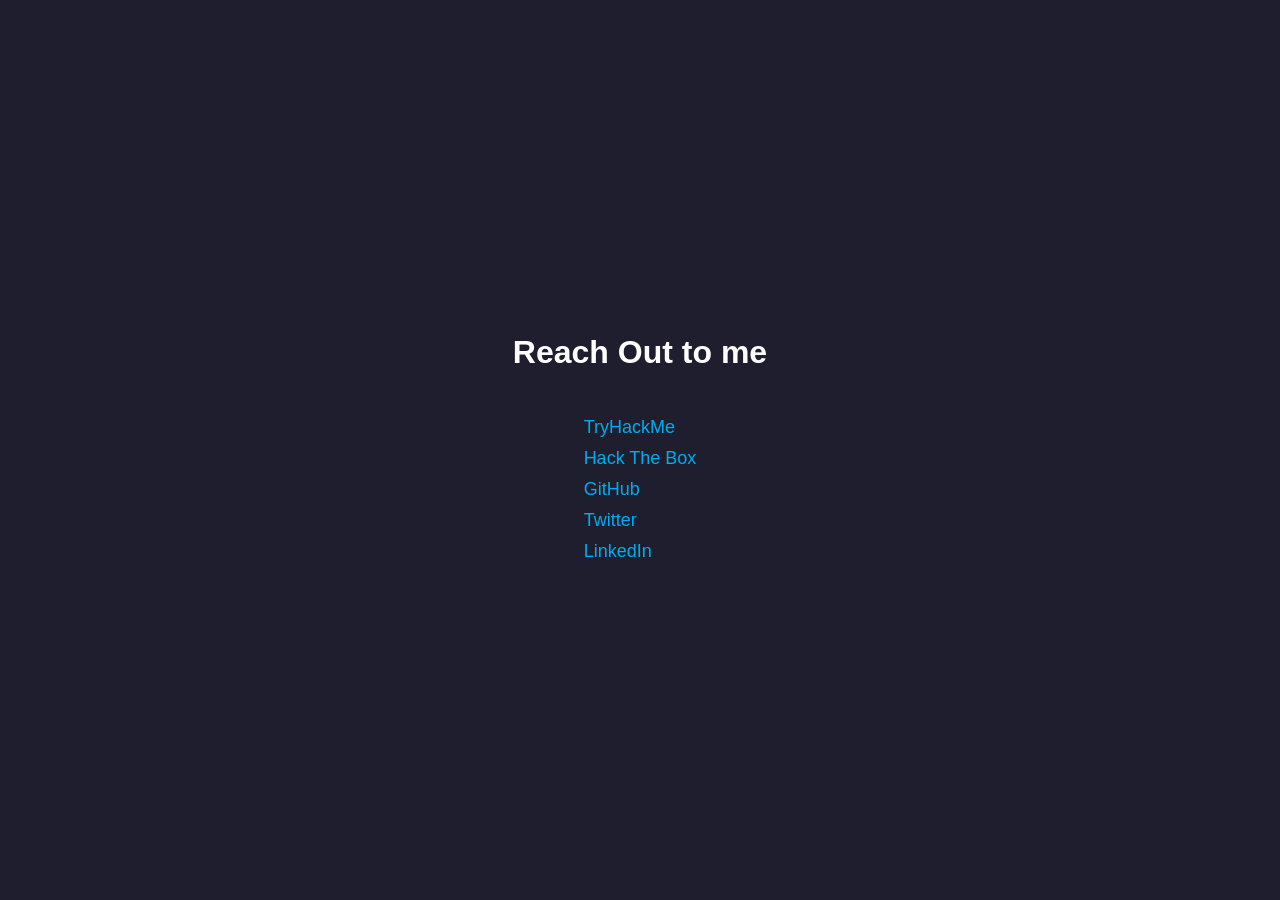
==== index.html @ db1f0181 "Update index.html" ====
<!DOCTYPE html>
<html lang="en">
  <head>
    <meta charset="UTF-8">
    <meta name="viewport" content="width=device-width, initial-scale=1.0">
    <title>Wire on flames, all fights are lost.</title>
    <style>
      body {
        font-family: Arial, sans-serif;
        margin: 0;
        padding: 0;
        background-color: #1e1e2f;
        color: #ffffff;
        display: flex;
        flex-direction: column;
        align-items: center;
        justify-content: center;
        height: 100vh;
      }

      h1 {
        margin-bottom: 20px;
      }

      ul {
        list-style: none;
        padding: 0;
      }

      li {
        margin: 10px 0;
      }

      a {
        color: #00aced;
        text-decoration: none;
        font-size: 18px;
      }

      a:hover {
        text-decoration: underline;
      }
    </style>
  </head>
  <body>
    <h1>Reach Out to me</h1>
    <ul>
      <li>
        <a href="https://tryhackme.com/r/p/Catakan" target="_blank">TryHackMe</a>
      </li>
      <li>
        <a href="https://app.hackthebox.com/profile/1074692" target="_blank">Hack The Box</a>
      </li>
      <li>
        <a href="https://github.com/Armageddon0x00" target="_blank">GitHub</a>
      </li>
      <li>
        <a href="https://twitter.com/0x00Armageddon" target="_blank">Twitter</a>
      </li>
      <li>
        <a href="https://www.linkedin.com/in/catakan-1337/" target="_blank">LinkedIn</a>
      </li>
    </ul>
  </body>
</html>
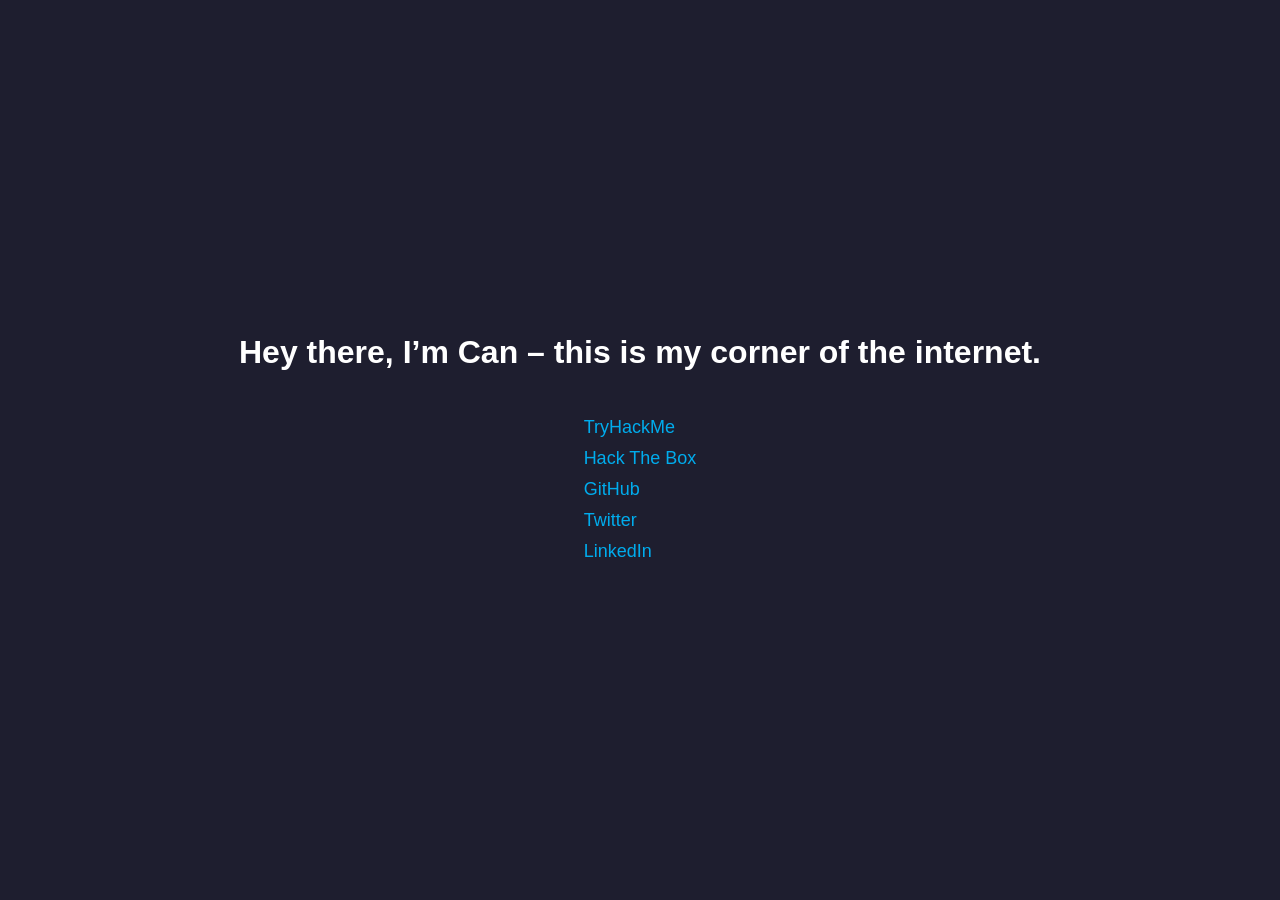
==== commit 2b810624: "Update index.html" ====
--- a/index.html
+++ b/index.html
@@ -43,7 +43,7 @@
     </style>
   </head>
   <body>
-    <h1>Reach Out to me</h1>
+    <h1>Hey there, I’m Can – this is my corner of the internet.</h1>
     <ul>
       <li>
         <a href="https://tryhackme.com/r/p/Catakan" target="_blank">TryHackMe</a>
@@ -62,4 +62,5 @@
       </li>
     </ul>
   </body>
+<!-- What are you looking for on a static page bruh? -->
 </html>
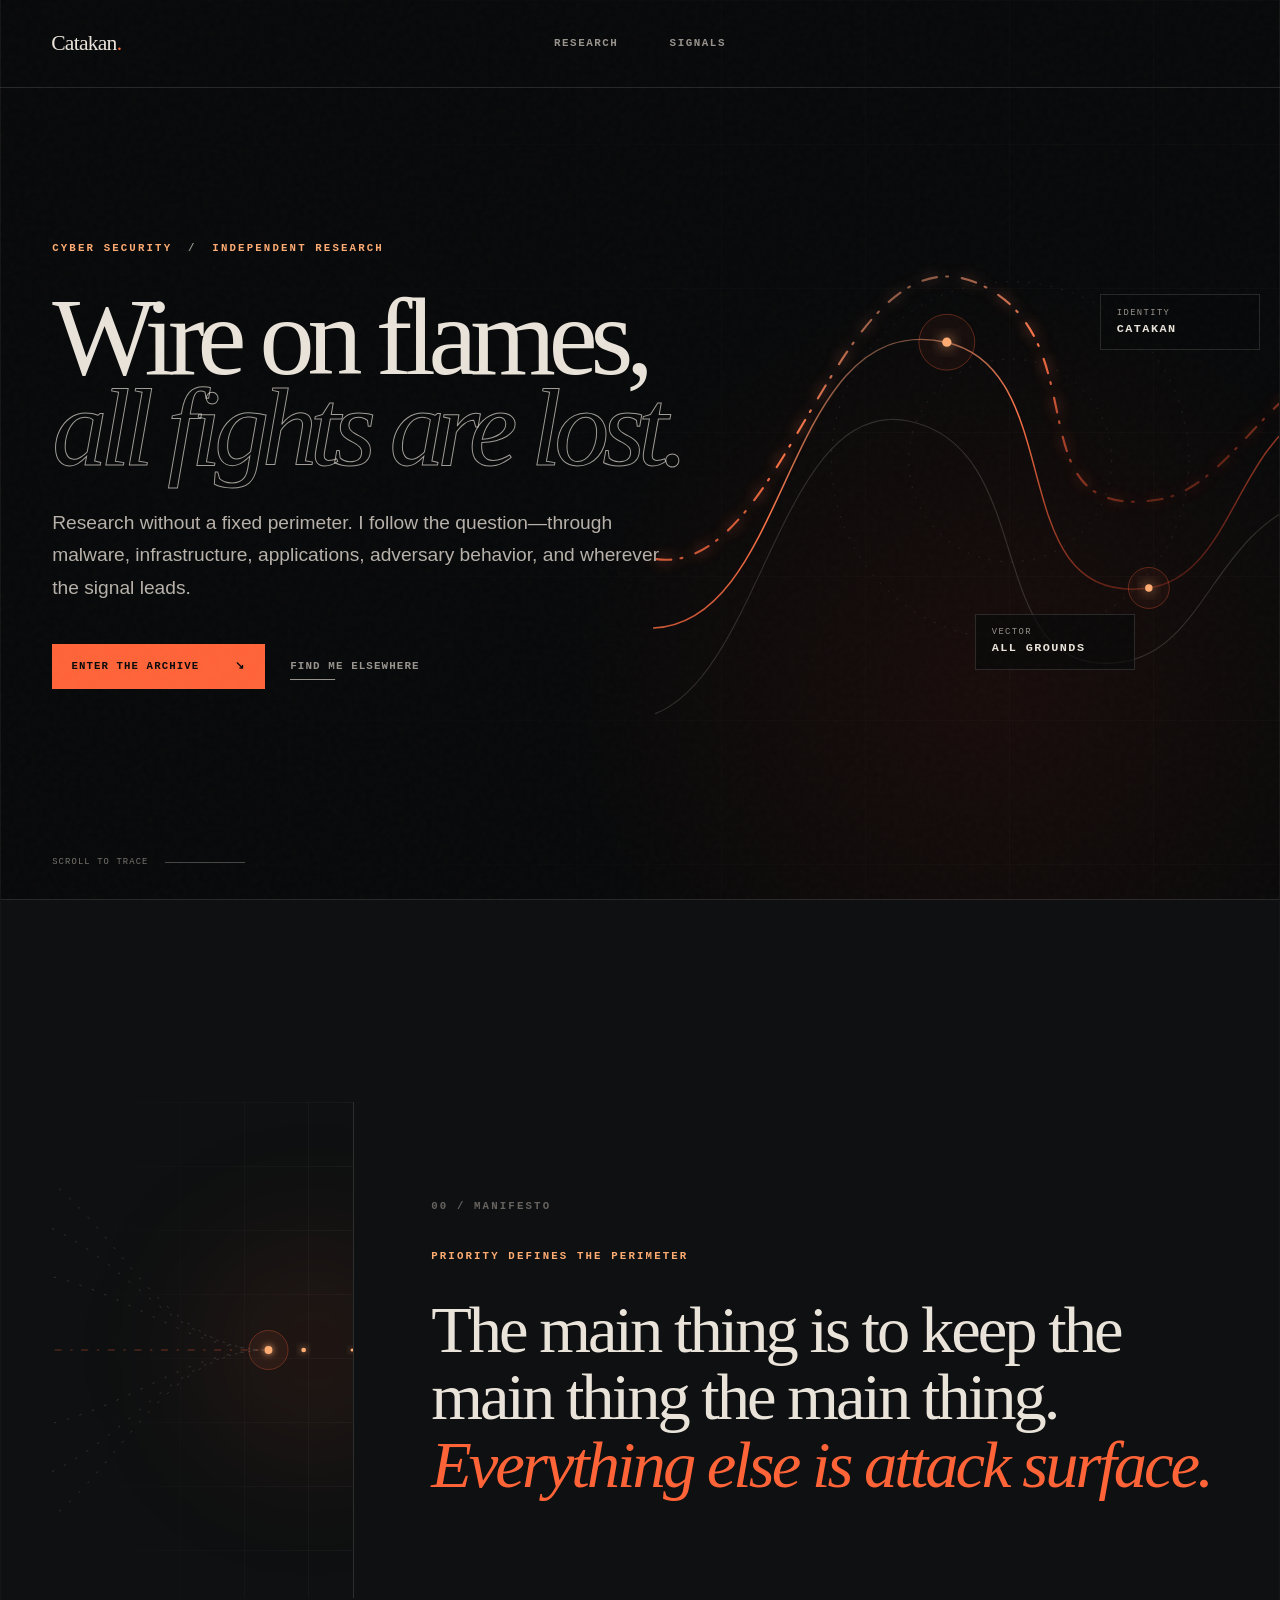
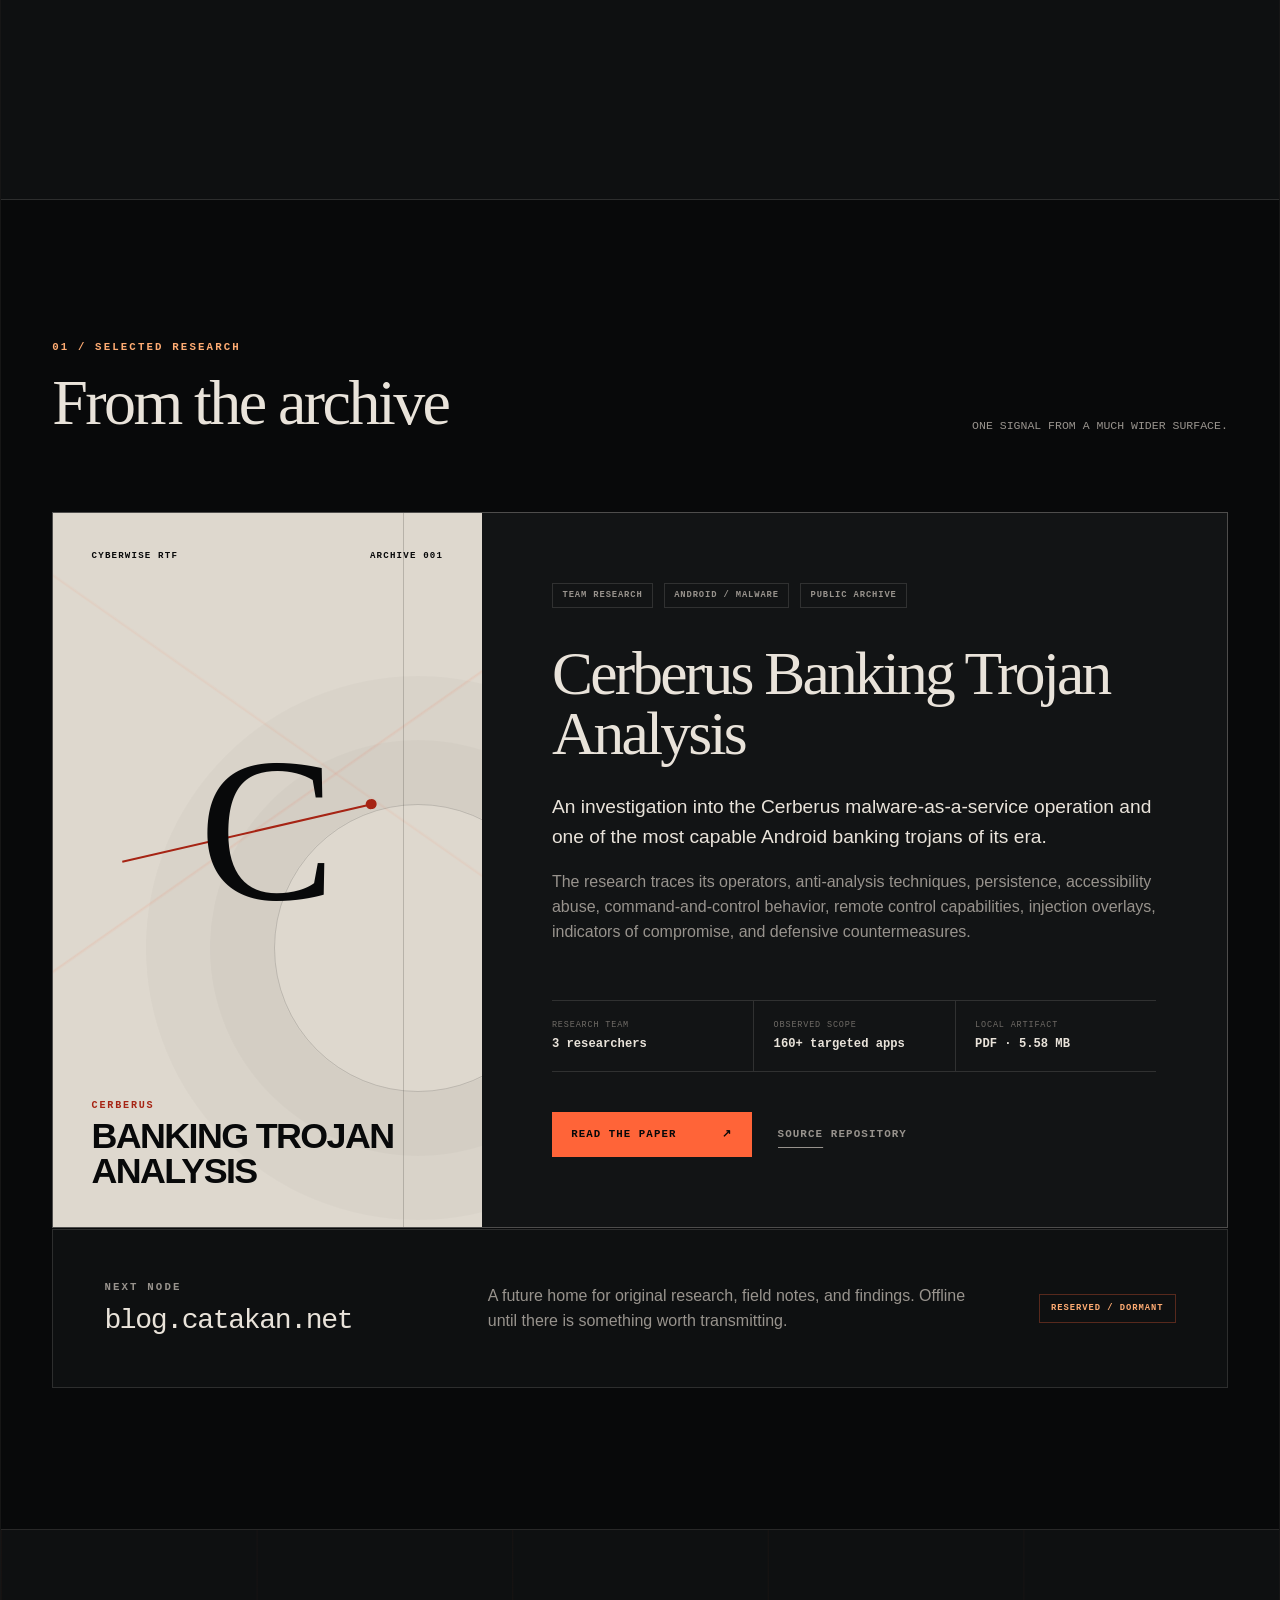
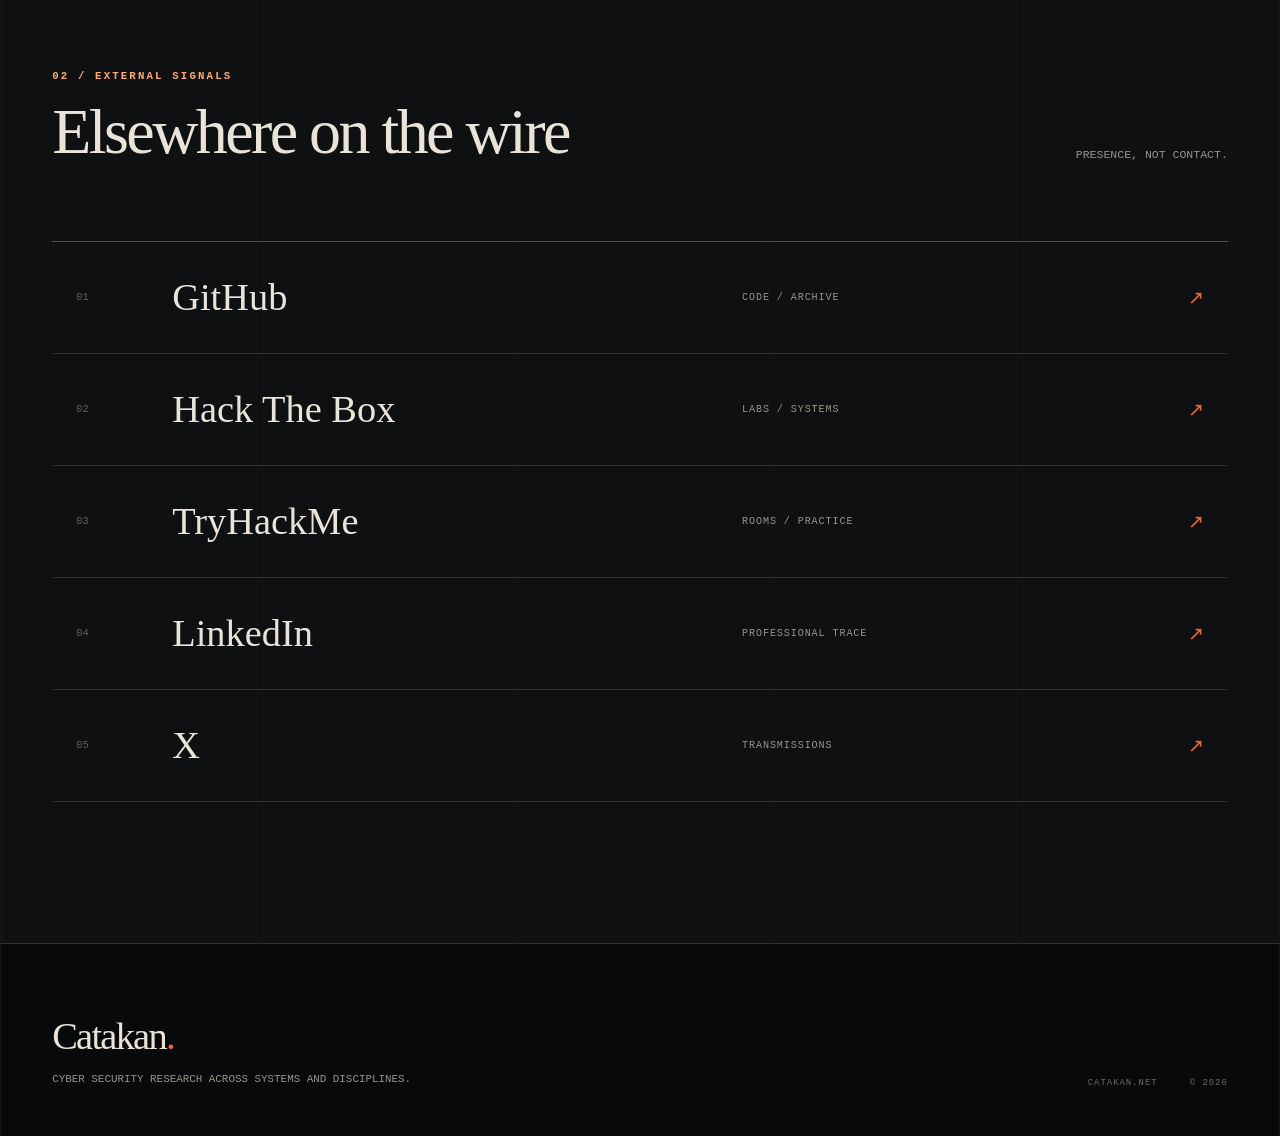
==== commit e6669a3c: "Redesign personal research landing page" ====
--- a/index.html
+++ b/index.html
@@ -1,66 +1,343 @@
-<!DOCTYPE html>
+<!doctype html>
 <html lang="en">
   <head>
-    <meta charset="UTF-8">
-    <meta name="viewport" content="width=device-width, initial-scale=1.0">
-    <title>Wire on flames, all fights are lost.</title>
-    <style>
-      body {
-        font-family: Arial, sans-serif;
-        margin: 0;
-        padding: 0;
-        background-color: #1e1e2f;
-        color: #ffffff;
-        display: flex;
-        flex-direction: column;
-        align-items: center;
-        justify-content: center;
-        height: 100vh;
-      }
-
-      h1 {
-        margin-bottom: 20px;
-      }
-
-      ul {
-        list-style: none;
-        padding: 0;
-      }
-
-      li {
-        margin: 10px 0;
-      }
-
-      a {
-        color: #00aced;
-        text-decoration: none;
-        font-size: 18px;
-      }
-
-      a:hover {
-        text-decoration: underline;
-      }
-    </style>
+    <meta charset="utf-8">
+    <meta name="viewport" content="width=device-width, initial-scale=1">
+    <meta name="theme-color" content="#08090a">
+
+    <title>Catakan — Somewhere in the wire</title>
+    <meta
+      name="description"
+      content="Catakan is an independent cyber security researcher following questions across the entire attack surface."
+    >
+    <meta name="author" content="Catakan">
+
+    <meta property="og:type" content="website">
+    <meta property="og:title" content="Catakan — Somewhere in the wire">
+    <meta
+      property="og:description"
+      content="Cyber security research without a fixed perimeter."
+    >
+    <meta property="og:url" content="https://catakan.net/">
+    <meta property="og:site_name" content="Catakan">
+
+    <link rel="canonical" href="https://catakan.net/">
+    <link rel="icon" href="assets/favicon.svg" type="image/svg+xml">
+    <link rel="stylesheet" href="styles.css">
+    <script src="script.js" defer></script>
   </head>
+
   <body>
-    <h1>Hey there, I’m Can – this is my corner of the internet.</h1>
-    <ul>
-      <li>
-        <a href="https://tryhackme.com/r/p/Catakan" target="_blank">TryHackMe</a>
-      </li>
-      <li>
-        <a href="https://app.hackthebox.com/profile/1074692" target="_blank">Hack The Box</a>
-      </li>
-      <li>
-        <a href="https://github.com/Armageddon0x00" target="_blank">GitHub</a>
-      </li>
-      <li>
-        <a href="https://twitter.com/0x00Armageddon" target="_blank">Twitter</a>
-      </li>
-      <li>
-        <a href="https://www.linkedin.com/in/catakan-1337/" target="_blank">LinkedIn</a>
-      </li>
-    </ul>
+    <a class="skip-link" href="#main-content">Skip to content</a>
+
+    <div class="page-shell">
+      <header class="site-header">
+        <a class="brand" href="#top" aria-label="Catakan, back to top">
+          <span>Catakan<span class="brand-stop" aria-hidden="true">.</span></span>
+        </a>
+
+        <nav class="site-nav" aria-label="Primary navigation">
+          <a href="#research">Research</a>
+          <a href="#signals">Signals</a>
+        </nav>
+
+      </header>
+
+      <main id="main-content">
+        <section class="hero" id="top" aria-labelledby="hero-title">
+          <div class="hero-copy">
+            <p class="eyebrow reveal">Cyber security <span>/</span> independent research</p>
+            <h1 id="hero-title" class="reveal reveal-delay-1">
+              <span>Wire on flames,</span>
+              <span>all fights are lost.</span>
+            </h1>
+            <p class="hero-intro reveal reveal-delay-2">
+              Research without a fixed perimeter. I follow the question—through
+              malware, infrastructure, applications, adversary behavior, and
+              wherever the signal leads.
+            </p>
+            <div class="hero-actions reveal reveal-delay-3">
+              <a class="button button-primary" href="#research">
+                <span>Enter the archive</span>
+                <span aria-hidden="true">↘</span>
+              </a>
+              <a class="text-link" href="#signals">Find me elsewhere</a>
+            </div>
+          </div>
+
+          <div class="hero-visual reveal reveal-delay-2" aria-hidden="true">
+            <svg class="wire-map" viewBox="0 0 660 720" role="presentation">
+              <defs>
+                <filter id="wire-glow" x="-100%" y="-100%" width="300%" height="300%">
+                  <feGaussianBlur stdDeviation="7" result="blur"></feGaussianBlur>
+                  <feMerge>
+                    <feMergeNode in="blur"></feMergeNode>
+                    <feMergeNode in="SourceGraphic"></feMergeNode>
+                  </feMerge>
+                </filter>
+                <linearGradient id="wire-gradient" x1="0" y1="0" x2="1" y2="1">
+                  <stop offset="0" stop-color="#f1c7a7" stop-opacity="0"></stop>
+                  <stop offset=".4" stop-color="#ff7548"></stop>
+                  <stop offset="1" stop-color="#d72d17" stop-opacity="0"></stop>
+                </linearGradient>
+              </defs>
+              <circle cx="361" cy="354" r="192" class="orbit orbit-outer"></circle>
+              <circle cx="361" cy="354" r="109" class="orbit orbit-inner"></circle>
+              <path
+                class="wire wire-dim"
+                d="M-20 626C96 580 116 282 253 312c142 30 75 278 226 259 91-12 99-137 201-174"
+              ></path>
+              <path
+                class="wire wire-bright"
+                d="M-22 534C129 527 116 188 292 227c135 30 58 286 218 264 86-12 93-145 171-188"
+              ></path>
+              <path
+                class="wire wire-hot"
+                d="M-19 460C123 480 177 91 331 166c127 62 31 256 190 230 61-10 102-89 160-129"
+              ></path>
+              <g class="node-group">
+                <circle cx="293" cy="227" r="30" class="node-halo"></circle>
+                <circle cx="293" cy="227" r="5" class="node"></circle>
+              </g>
+              <g class="node-group node-group-second">
+                <circle cx="510" cy="491" r="22" class="node-halo"></circle>
+                <circle cx="510" cy="491" r="4" class="node"></circle>
+              </g>
+            </svg>
+
+            <div class="signal-card signal-card-top">
+              <span>IDENTITY</span>
+              <strong>CATAKAN</strong>
+            </div>
+            <div class="signal-card signal-card-bottom">
+              <span>VECTOR</span>
+              <strong>ALL GROUNDS</strong>
+            </div>
+          </div>
+
+          <div class="scroll-cue" aria-hidden="true">
+            <span>Scroll to trace</span>
+            <span class="scroll-line"></span>
+          </div>
+        </section>
+
+        <section class="manifesto section-pad" id="manifesto" aria-labelledby="manifesto-title">
+          <div class="convergence-visual" aria-hidden="true">
+            <svg viewBox="0 0 520 620" role="presentation">
+              <defs>
+                <filter id="convergence-glow" x="-100%" y="-100%" width="300%" height="300%">
+                  <feGaussianBlur stdDeviation="5" result="blur"></feGaussianBlur>
+                  <feMerge>
+                    <feMergeNode in="blur"></feMergeNode>
+                    <feMergeNode in="SourceGraphic"></feMergeNode>
+                  </feMerge>
+                </filter>
+                <linearGradient id="convergence-gradient" x1="0" y1="0" x2="1" y2="0">
+                  <stop offset="0" stop-color="#e9e3da" stop-opacity="0"></stop>
+                  <stop offset=".7" stop-color="#ff7548" stop-opacity=".8"></stop>
+                  <stop offset="1" stop-color="#ffac73"></stop>
+                </linearGradient>
+              </defs>
+              <g class="trace-bundle">
+                <path class="convergence-trace" d="M-15 60C145 60 186 310 360 310"></path>
+                <path class="convergence-trace" d="M-15 132C154 132 211 310 360 310"></path>
+                <path class="convergence-trace" d="M-15 204C160 204 233 310 360 310"></path>
+                <path class="convergence-trace convergence-trace-main" d="M-15 310H360"></path>
+                <path class="convergence-trace" d="M-15 416C160 416 233 310 360 310"></path>
+                <path class="convergence-trace" d="M-15 488C154 488 211 310 360 310"></path>
+                <path class="convergence-trace" d="M-15 560C145 560 186 310 360 310"></path>
+              </g>
+
+              <path class="convergence-output" d="M360 310H540"></path>
+              <circle class="convergence-halo" cx="360" cy="310" r="25"></circle>
+              <circle class="convergence-core" cx="360" cy="310" r="5"></circle>
+              <circle class="convergence-packet convergence-packet-one" cx="405" cy="310" r="3"></circle>
+              <circle class="convergence-packet convergence-packet-two" cx="467" cy="310" r="2"></circle>
+            </svg>
+          </div>
+
+          <div class="manifesto-content">
+            <div class="section-index" aria-hidden="true">00 / MANIFESTO</div>
+            <p class="eyebrow">Priority defines the perimeter</p>
+            <h2 id="manifesto-title">
+              The main thing is to keep the main thing the main thing.
+              <em>Everything else is attack surface.</em>
+            </h2>
+          </div>
+        </section>
+
+        <section class="research section-pad" id="research" aria-labelledby="research-title">
+          <div class="section-heading">
+            <div>
+              <p class="section-index">01 / SELECTED RESEARCH</p>
+              <h2 id="research-title">From the archive</h2>
+            </div>
+            <p class="section-aside">One signal from a much wider surface.</p>
+          </div>
+
+          <article class="research-card">
+            <div class="paper-cover" aria-hidden="true">
+              <div class="paper-topline">
+                <span>CYBERWISE RTF</span>
+                <span>ARCHIVE 001</span>
+              </div>
+              <div class="paper-symbol">
+                <span>C</span>
+                <span class="symbol-trace"></span>
+              </div>
+              <div class="paper-title">
+                <span>CERBERUS</span>
+                <strong>BANKING TROJAN<br>ANALYSIS</strong>
+              </div>
+            </div>
+
+            <div class="research-copy">
+              <div class="research-meta">
+                <span>Team research</span>
+                <span>Android / Malware</span>
+                <span>Public archive</span>
+              </div>
+              <h3>Cerberus Banking Trojan Analysis</h3>
+              <p class="research-lead">
+                An investigation into the Cerberus malware-as-a-service operation
+                and one of the most capable Android banking trojans of its era.
+              </p>
+              <p>
+                The research traces its operators, anti-analysis techniques,
+                persistence, accessibility abuse, command-and-control behavior,
+                remote control capabilities, injection overlays, indicators of
+                compromise, and defensive countermeasures.
+              </p>
+
+              <dl class="research-facts">
+                <div>
+                  <dt>Research team</dt>
+                  <dd>3 researchers</dd>
+                </div>
+                <div>
+                  <dt>Observed scope</dt>
+                  <dd>160+ targeted apps</dd>
+                </div>
+                <div>
+                  <dt>Local artifact</dt>
+                  <dd>PDF · 5.58 MB</dd>
+                </div>
+              </dl>
+
+              <div class="research-actions">
+                <a
+                  class="button button-primary"
+                  href="assets/research/cerberus-research-paper.pdf"
+                  target="_blank"
+                  rel="noopener"
+                >
+                  <span>Read the paper</span>
+                  <span aria-hidden="true">↗</span>
+                </a>
+                <a
+                  class="text-link"
+                  href="https://github.com/ics-iot-bootcamp/cerberus_research"
+                  target="_blank"
+                  rel="noopener noreferrer"
+                >Source repository</a>
+              </div>
+            </div>
+          </article>
+
+          <div class="future-node">
+            <div>
+              <p class="eyebrow">Next node</p>
+              <h3>blog.catakan.net</h3>
+            </div>
+            <p>
+              A future home for original research, field notes, and findings.
+              Offline until there is something worth transmitting.
+            </p>
+            <span class="node-state">Reserved / dormant</span>
+          </div>
+        </section>
+
+        <div class="closing-page">
+          <section class="signals section-pad" id="signals" aria-labelledby="signals-title">
+            <div class="section-heading">
+              <div>
+                <p class="section-index">02 / EXTERNAL SIGNALS</p>
+                <h2 id="signals-title">Elsewhere on the wire</h2>
+              </div>
+              <p class="section-aside">Presence, not contact.</p>
+            </div>
+
+            <div class="signal-grid">
+              <a
+                class="signal-link"
+                href="https://github.com/Armageddon0x00"
+                target="_blank"
+                rel="noopener noreferrer"
+              >
+                <span class="signal-number">01</span>
+                <span class="signal-name">GitHub</span>
+                <span class="signal-type">Code / archive</span>
+                <span class="signal-arrow" aria-hidden="true">↗</span>
+              </a>
+              <a
+                class="signal-link"
+                href="https://app.hackthebox.com/profile/1074692"
+                target="_blank"
+                rel="noopener noreferrer"
+              >
+                <span class="signal-number">02</span>
+                <span class="signal-name">Hack The Box</span>
+                <span class="signal-type">Labs / systems</span>
+                <span class="signal-arrow" aria-hidden="true">↗</span>
+              </a>
+              <a
+                class="signal-link"
+                href="https://tryhackme.com/r/p/Catakan"
+                target="_blank"
+                rel="noopener noreferrer"
+              >
+                <span class="signal-number">03</span>
+                <span class="signal-name">TryHackMe</span>
+                <span class="signal-type">Rooms / practice</span>
+                <span class="signal-arrow" aria-hidden="true">↗</span>
+              </a>
+              <a
+                class="signal-link"
+                href="https://www.linkedin.com/in/catakan-1337/"
+                target="_blank"
+                rel="noopener noreferrer"
+              >
+                <span class="signal-number">04</span>
+                <span class="signal-name">LinkedIn</span>
+                <span class="signal-type">Professional trace</span>
+                <span class="signal-arrow" aria-hidden="true">↗</span>
+              </a>
+              <a
+                class="signal-link"
+                href="https://x.com/0x00Armageddon"
+                target="_blank"
+                rel="noopener noreferrer"
+              >
+                <span class="signal-number">05</span>
+                <span class="signal-name">X</span>
+                <span class="signal-type">Transmissions</span>
+                <span class="signal-arrow" aria-hidden="true">↗</span>
+              </a>
+            </div>
+          </section>
+
+          <footer class="site-footer">
+            <div>
+              <p class="footer-line">Catakan<span aria-hidden="true">.</span></p>
+              <p class="footer-note">Cyber security research across systems and disciplines.</p>
+            </div>
+            <div class="footer-meta">
+              <span>catakan.net</span>
+              <span>© <time id="year"></time></span>
+            </div>
+          </footer>
+        </div>
+      </main>
+    </div>
   </body>
-<!-- What are you looking for on a static page bruh? -->
 </html>
--- a/styles.css
+++ b/styles.css
@@ -0,0 +1,1205 @@
+@font-face {
+  font-family: "Catakan Sans";
+  src: local("Arial");
+  font-display: swap;
+}
+
+:root {
+  --ink: #08090a;
+  --ink-soft: #0e1011;
+  --panel: #121415;
+  --paper: #e9e3da;
+  --paper-muted: #98938d;
+  --line: rgba(233, 227, 218, 0.14);
+  --line-strong: rgba(233, 227, 218, 0.28);
+  --ember: #ff6438;
+  --ember-hot: #ffac73;
+  --ember-dark: #a62414;
+  --display: Georgia, "Times New Roman", serif;
+  --sans: "Catakan Sans", Arial, Helvetica, sans-serif;
+  --mono: "SFMono-Regular", Consolas, "Liberation Mono", monospace;
+  --page-width: 1440px;
+  --gutter: clamp(1.25rem, 4vw, 4.5rem);
+}
+
+*,
+*::before,
+*::after {
+  box-sizing: border-box;
+}
+
+html {
+  scroll-behavior: smooth;
+  scroll-snap-type: y mandatory;
+  scrollbar-color: var(--ember-dark) var(--ink);
+}
+
+body {
+  margin: 0;
+  min-width: 320px;
+  background:
+    radial-gradient(circle at 77% 16%, rgba(128, 35, 15, 0.14), transparent 26rem),
+    var(--ink);
+  color: var(--paper);
+  font-family: var(--sans);
+  font-size: 1rem;
+  line-height: 1.55;
+  overflow-x: hidden;
+}
+
+body::before {
+  position: fixed;
+  inset: 0;
+  z-index: 20;
+  pointer-events: none;
+  content: "";
+  opacity: 0.035;
+  background-image: url("data:image/svg+xml,%3Csvg viewBox='0 0 180 180' xmlns='http://www.w3.org/2000/svg'%3E%3Cfilter id='n'%3E%3CfeTurbulence type='fractalNoise' baseFrequency='.9' numOctaves='4' stitchTiles='stitch'/%3E%3C/filter%3E%3Crect width='100%25' height='100%25' filter='url(%23n)' opacity='.7'/%3E%3C/svg%3E");
+}
+
+::selection {
+  background: var(--ember);
+  color: var(--ink);
+}
+
+a {
+  color: inherit;
+}
+
+a:focus-visible {
+  outline: 2px solid var(--ember-hot);
+  outline-offset: 5px;
+}
+
+.skip-link {
+  position: fixed;
+  top: 1rem;
+  left: 1rem;
+  z-index: 100;
+  padding: 0.7rem 1rem;
+  background: var(--paper);
+  color: var(--ink);
+  font: 700 0.75rem/1 var(--mono);
+  text-decoration: none;
+  text-transform: uppercase;
+  transform: translateY(-200%);
+}
+
+.skip-link:focus {
+  transform: translateY(0);
+}
+
+.page-shell {
+  width: min(100%, var(--page-width));
+  margin: 0 auto;
+  border-inline: 1px solid rgba(233, 227, 218, 0.06);
+}
+
+.site-header {
+  position: absolute;
+  top: 0;
+  left: 50%;
+  z-index: 10;
+  display: grid;
+  grid-template-columns: 1fr auto 1fr;
+  align-items: center;
+  width: min(100%, var(--page-width));
+  min-height: 5.5rem;
+  padding: 0 var(--gutter);
+  border-bottom: 1px solid var(--line);
+  transform: translateX(-50%);
+}
+
+.brand {
+  justify-self: start;
+  font-family: var(--display);
+  font-size: 1.35rem;
+  font-weight: 400;
+  line-height: 1;
+  letter-spacing: -0.035em;
+  text-decoration: none;
+}
+
+.brand-stop {
+  color: var(--ember);
+  transition: text-shadow 180ms ease;
+}
+
+.brand:hover .brand-stop {
+  text-shadow: 0 0 0.8rem rgba(255, 100, 56, 0.8);
+}
+
+.site-nav {
+  display: flex;
+  gap: clamp(1.5rem, 4vw, 4rem);
+}
+
+.site-nav a {
+  position: relative;
+  color: var(--paper-muted);
+  font: 600 0.68rem/1 var(--mono);
+  letter-spacing: 0.14em;
+  text-decoration: none;
+  text-transform: uppercase;
+  transition: color 180ms ease;
+}
+
+.site-nav a::after {
+  position: absolute;
+  right: 0;
+  bottom: -0.65rem;
+  left: 0;
+  height: 1px;
+  background: var(--ember);
+  content: "";
+  transform: scaleX(0);
+  transform-origin: right;
+  transition: transform 180ms ease;
+}
+
+.site-nav a:hover {
+  color: var(--paper);
+}
+
+.site-nav a:hover::after {
+  transform: scaleX(1);
+  transform-origin: left;
+}
+
+.hero {
+  position: relative;
+  display: grid;
+  grid-template-columns: minmax(0, 1.12fr) minmax(25rem, 0.88fr);
+  align-items: center;
+  min-height: 100svh;
+  padding: 8.5rem var(--gutter) 6.5rem;
+  border-bottom: 1px solid var(--line);
+  overflow: hidden;
+}
+
+.hero,
+.manifesto,
+.research,
+.closing-page {
+  scroll-snap-align: start;
+  scroll-snap-stop: always;
+}
+
+.hero::before {
+  position: absolute;
+  inset: 0;
+  pointer-events: none;
+  background-image:
+    linear-gradient(var(--line) 1px, transparent 1px),
+    linear-gradient(90deg, var(--line) 1px, transparent 1px);
+  background-size: 9rem 9rem;
+  content: "";
+  opacity: 0.13;
+  -webkit-mask-image: linear-gradient(to right, transparent, black 70%);
+  mask-image: linear-gradient(to right, transparent, black 70%);
+}
+
+.hero-copy {
+  position: relative;
+  z-index: 2;
+  max-width: 54rem;
+}
+
+.eyebrow,
+.section-index {
+  margin: 0;
+  color: var(--ember-hot);
+  font: 600 0.67rem/1.3 var(--mono);
+  letter-spacing: 0.2em;
+  text-transform: uppercase;
+}
+
+.eyebrow span {
+  margin-inline: 0.45rem;
+  color: var(--paper-muted);
+}
+
+.hero h1 {
+  margin: clamp(1.5rem, 4vh, 3rem) 0 2rem;
+  font-family: var(--display);
+  font-size: clamp(4rem, 8.6vw, 8.7rem);
+  font-weight: 400;
+  line-height: 0.83;
+  letter-spacing: -0.065em;
+}
+
+.hero h1 span {
+  display: block;
+}
+
+.hero h1 span:last-child {
+  color: transparent;
+  font-style: italic;
+  -webkit-text-stroke: 1px rgba(233, 227, 218, 0.68);
+}
+
+.hero-intro {
+  max-width: 38rem;
+  margin: 0;
+  color: #b7b1aa;
+  font-size: clamp(1.02rem, 1.5vw, 1.25rem);
+  line-height: 1.7;
+}
+
+.hero-actions,
+.research-actions {
+  display: flex;
+  flex-wrap: wrap;
+  gap: 1.6rem;
+  align-items: center;
+  margin-top: 2.5rem;
+}
+
+.button {
+  display: inline-flex;
+  gap: 2.25rem;
+  align-items: center;
+  justify-content: space-between;
+  min-width: 12.5rem;
+  padding: 1rem 1.15rem;
+  border: 1px solid var(--line-strong);
+  font: 700 0.67rem/1 var(--mono);
+  letter-spacing: 0.1em;
+  text-decoration: none;
+  text-transform: uppercase;
+  transition: background 180ms ease, border-color 180ms ease, color 180ms ease;
+}
+
+.button-primary {
+  border-color: var(--ember);
+  background: var(--ember);
+  color: var(--ink);
+}
+
+.button-primary:hover {
+  border-color: var(--paper);
+  background: var(--paper);
+}
+
+.text-link {
+  position: relative;
+  color: var(--paper-muted);
+  font: 600 0.68rem/1 var(--mono);
+  letter-spacing: 0.1em;
+  text-decoration: none;
+  text-transform: uppercase;
+}
+
+.text-link::after {
+  position: absolute;
+  right: 0;
+  bottom: -0.5rem;
+  left: 0;
+  height: 1px;
+  background: currentColor;
+  content: "";
+  transform: scaleX(0.35);
+  transform-origin: left;
+  transition: transform 180ms ease, color 180ms ease;
+}
+
+.text-link:hover {
+  color: var(--paper);
+}
+
+.text-link:hover::after {
+  transform: scaleX(1);
+}
+
+.hero-visual {
+  position: relative;
+  z-index: 1;
+  align-self: stretch;
+  min-height: 36rem;
+}
+
+.wire-map {
+  position: absolute;
+  top: 50%;
+  left: 50%;
+  width: min(48vw, 46rem);
+  max-width: none;
+  transform: translate(-48%, -50%);
+  overflow: visible;
+}
+
+.orbit {
+  fill: none;
+  stroke: rgba(233, 227, 218, 0.12);
+  stroke-width: 1;
+  stroke-dasharray: 2 10;
+  transform-origin: 361px 354px;
+}
+
+.orbit-outer {
+  animation: orbit 70s linear infinite;
+}
+
+.orbit-inner {
+  animation: orbit 42s linear infinite reverse;
+}
+
+.wire {
+  fill: none;
+  stroke-linecap: round;
+}
+
+.wire-dim {
+  stroke: rgba(233, 227, 218, 0.16);
+  stroke-width: 1.2;
+}
+
+.wire-bright {
+  stroke: url(#wire-gradient);
+  stroke-width: 1.6;
+}
+
+.wire-hot {
+  filter: url(#wire-glow);
+  stroke: url(#wire-gradient);
+  stroke-width: 2.3;
+  stroke-dasharray: 16 10 2 15;
+  animation: current 9s linear infinite;
+}
+
+.node-halo {
+  fill: rgba(255, 100, 56, 0.05);
+  stroke: rgba(255, 100, 56, 0.35);
+  stroke-width: 1;
+  animation: node-pulse 3s ease-in-out infinite;
+  transform-box: fill-box;
+  transform-origin: center;
+}
+
+.node {
+  fill: var(--ember-hot);
+  filter: url(#wire-glow);
+}
+
+.node-group-second .node-halo {
+  animation-delay: 1.1s;
+}
+
+.signal-card {
+  position: absolute;
+  display: grid;
+  gap: 0.4rem;
+  min-width: 10rem;
+  padding: 0.85rem 1rem;
+  border: 1px solid var(--line);
+  background: rgba(8, 9, 10, 0.68);
+  -webkit-backdrop-filter: blur(8px);
+  backdrop-filter: blur(8px);
+}
+
+.signal-card span {
+  color: var(--paper-muted);
+  font: 500 0.55rem/1 var(--mono);
+  letter-spacing: 0.16em;
+}
+
+.signal-card strong {
+  font: 600 0.74rem/1 var(--mono);
+  letter-spacing: 0.12em;
+}
+
+.signal-card-top {
+  top: 24%;
+  right: -2rem;
+}
+
+.signal-card-bottom {
+  right: 18%;
+  bottom: 19%;
+}
+
+.scroll-cue {
+  position: absolute;
+  bottom: 2rem;
+  left: var(--gutter);
+  display: flex;
+  gap: 1rem;
+  align-items: center;
+  color: #77736e;
+  font: 500 0.55rem/1 var(--mono);
+  letter-spacing: 0.13em;
+  text-transform: uppercase;
+}
+
+.scroll-line {
+  position: relative;
+  width: 5rem;
+  height: 1px;
+  background: var(--line-strong);
+  overflow: hidden;
+}
+
+.scroll-line::after {
+  position: absolute;
+  inset: 0;
+  background: var(--ember);
+  content: "";
+  transform: translateX(-100%);
+  animation: scan 2.8s ease-in-out infinite;
+}
+
+.section-pad {
+  padding: clamp(6rem, 11vw, 10rem) var(--gutter);
+  border-bottom: 1px solid var(--line);
+}
+
+.manifesto {
+  position: relative;
+  display: grid;
+  grid-template-columns: minmax(15rem, 0.55fr) minmax(0, 1.45fr);
+  gap: clamp(3rem, 6vw, 7rem);
+  align-items: center;
+  min-height: 100svh;
+  background: var(--ink-soft);
+  overflow: hidden;
+}
+
+.manifesto .section-index {
+  color: #67635f;
+}
+
+.manifesto-content {
+  position: relative;
+  z-index: 2;
+  grid-column: 2;
+  max-width: 64rem;
+}
+
+.manifesto-content .section-index {
+  margin-bottom: clamp(2rem, 4vh, 3.5rem);
+}
+
+.convergence-visual {
+  position: relative;
+  grid-column: 1;
+  width: 100%;
+  min-height: 31rem;
+  border-right: 1px solid var(--line);
+  overflow: hidden;
+}
+
+.convergence-visual::before {
+  position: absolute;
+  inset: 0;
+  background-image:
+    linear-gradient(rgba(233, 227, 218, 0.045) 1px, transparent 1px),
+    linear-gradient(90deg, rgba(233, 227, 218, 0.045) 1px, transparent 1px);
+  background-size: 4rem 4rem;
+  content: "";
+  -webkit-mask-image: linear-gradient(to right, transparent, black);
+  mask-image: linear-gradient(to right, transparent, black);
+}
+
+.convergence-visual::after {
+  position: absolute;
+  top: 50%;
+  right: -5rem;
+  width: 15rem;
+  aspect-ratio: 1;
+  border-radius: 50%;
+  background: rgba(255, 100, 56, 0.08);
+  content: "";
+  filter: blur(4rem);
+  transform: translateY(-50%);
+}
+
+.convergence-visual svg {
+  position: absolute;
+  top: 50%;
+  right: -2.5rem;
+  z-index: 1;
+  display: block;
+  width: min(34rem, 135%);
+  transform: translateY(-50%);
+  overflow: visible;
+}
+
+.convergence-trace,
+.convergence-output {
+  fill: none;
+  stroke-linecap: round;
+}
+
+.convergence-trace {
+  stroke: rgba(233, 227, 218, 0.18);
+  stroke-width: 1.1;
+  stroke-dasharray: 2 15;
+  animation: trace-flow 12s linear infinite;
+}
+
+.convergence-trace:nth-child(2),
+.convergence-trace:nth-child(6) {
+  animation-duration: 9s;
+  animation-direction: reverse;
+}
+
+.convergence-trace:nth-child(3),
+.convergence-trace:nth-child(5) {
+  animation-duration: 7s;
+}
+
+.convergence-trace-main {
+  stroke: rgba(255, 100, 56, 0.45);
+  stroke-dasharray: 8 12 2 12;
+  animation-duration: 6s;
+}
+
+.convergence-output {
+  stroke: url(#convergence-gradient);
+  stroke-width: 2;
+  stroke-linecap: round;
+  stroke-dasharray: 10 12 2 12;
+  animation: trace-flow 4.5s linear infinite;
+}
+
+.convergence-halo {
+  fill: rgba(255, 100, 56, 0.07);
+  stroke: rgba(255, 100, 56, 0.4);
+  transform-box: fill-box;
+  transform-origin: center;
+  animation: node-pulse 2.8s ease-in-out infinite;
+}
+
+.convergence-core,
+.convergence-packet {
+  fill: var(--ember-hot);
+  filter: url(#convergence-glow);
+}
+
+.convergence-packet {
+  animation: packet-flow 2.4s ease-in-out infinite;
+}
+
+.convergence-packet-two {
+  animation-delay: -1.1s;
+}
+
+.manifesto h2 {
+  margin: 2rem 0 0;
+  font-family: var(--display);
+  font-size: clamp(2.7rem, 5.2vw, 5.8rem);
+  font-weight: 400;
+  line-height: 1.02;
+  letter-spacing: -0.045em;
+}
+
+.manifesto h2 em {
+  color: var(--ember);
+  font-weight: 400;
+}
+
+.section-heading {
+  display: flex;
+  gap: 2rem;
+  align-items: end;
+  justify-content: space-between;
+  margin-bottom: clamp(3rem, 6vw, 5rem);
+}
+
+.section-heading h2 {
+  margin: 1rem 0 0;
+  font-family: var(--display);
+  font-size: clamp(2.8rem, 5vw, 5rem);
+  font-weight: 400;
+  line-height: 1;
+  letter-spacing: -0.04em;
+}
+
+.section-aside {
+  max-width: 18rem;
+  margin: 0;
+  color: var(--paper-muted);
+  font-family: var(--mono);
+  font-size: 0.72rem;
+  text-align: right;
+  text-transform: uppercase;
+}
+
+.research {
+  min-height: 100svh;
+  background: var(--ink);
+}
+
+.research-card {
+  display: grid;
+  grid-template-columns: minmax(18rem, 0.73fr) minmax(0, 1.27fr);
+  border: 1px solid var(--line-strong);
+  background: var(--panel);
+}
+
+.paper-cover {
+  position: relative;
+  display: flex;
+  flex-direction: column;
+  justify-content: space-between;
+  min-height: 43rem;
+  padding: clamp(1.5rem, 3vw, 2.75rem);
+  background:
+    linear-gradient(145deg, transparent 45%, rgba(255, 100, 56, 0.11) 45.2%, transparent 45.5%),
+    linear-gradient(35deg, transparent 64%, rgba(255, 100, 56, 0.08) 64.2%, transparent 64.5%),
+    #ded8ce;
+  color: var(--ink);
+  overflow: hidden;
+}
+
+.paper-cover::before {
+  position: absolute;
+  top: 0;
+  right: 18%;
+  width: 1px;
+  height: 100%;
+  background: rgba(8, 9, 10, 0.18);
+  content: "";
+}
+
+.paper-cover::after {
+  position: absolute;
+  right: -5rem;
+  bottom: 19%;
+  width: 18rem;
+  aspect-ratio: 1;
+  border: 1px solid rgba(8, 9, 10, 0.16);
+  border-radius: 50%;
+  box-shadow: 0 0 0 4rem rgba(8, 9, 10, 0.025), 0 0 0 8rem rgba(8, 9, 10, 0.025);
+  content: "";
+}
+
+.paper-topline {
+  display: flex;
+  justify-content: space-between;
+  font: 700 0.57rem/1 var(--mono);
+  letter-spacing: 0.13em;
+}
+
+.paper-symbol {
+  position: relative;
+  z-index: 1;
+  align-self: center;
+  font-family: var(--display);
+  font-size: clamp(8rem, 16vw, 14rem);
+  line-height: 1;
+}
+
+.paper-symbol span:first-child {
+  position: relative;
+  z-index: 1;
+}
+
+.symbol-trace {
+  position: absolute;
+  top: 51%;
+  left: -5rem;
+  width: 16rem;
+  height: 2px;
+  background: var(--ember-dark);
+  transform: rotate(-13deg);
+}
+
+.symbol-trace::after {
+  position: absolute;
+  top: 50%;
+  right: -0.3rem;
+  width: 0.65rem;
+  aspect-ratio: 1;
+  border-radius: 50%;
+  background: var(--ember-dark);
+  content: "";
+  transform: translateY(-50%);
+}
+
+.paper-title {
+  position: relative;
+  z-index: 1;
+  display: grid;
+  gap: 0.5rem;
+}
+
+.paper-title span {
+  color: var(--ember-dark);
+  font: 700 0.63rem/1 var(--mono);
+  letter-spacing: 0.18em;
+}
+
+.paper-title strong {
+  font: 700 clamp(1.5rem, 2.8vw, 2.5rem)/0.98 var(--sans);
+  letter-spacing: -0.045em;
+}
+
+.research-copy {
+  display: flex;
+  flex-direction: column;
+  justify-content: center;
+  padding: clamp(2rem, 5.5vw, 6rem);
+}
+
+.research-meta {
+  display: flex;
+  flex-wrap: wrap;
+  gap: 0.65rem;
+  margin-bottom: 2.2rem;
+}
+
+.research-meta span {
+  padding: 0.45rem 0.6rem;
+  border: 1px solid var(--line);
+  color: var(--paper-muted);
+  font: 600 0.55rem/1 var(--mono);
+  letter-spacing: 0.1em;
+  text-transform: uppercase;
+}
+
+.research-copy h3 {
+  max-width: 43rem;
+  margin: 0 0 1.8rem;
+  font-family: var(--display);
+  font-size: clamp(2.7rem, 4.8vw, 5rem);
+  font-weight: 400;
+  line-height: 0.98;
+  letter-spacing: -0.045em;
+}
+
+.research-copy p {
+  max-width: 42rem;
+  margin: 0 0 1.15rem;
+  color: var(--paper-muted);
+}
+
+.research-copy .research-lead {
+  color: var(--paper);
+  font-size: clamp(1.05rem, 1.5vw, 1.25rem);
+}
+
+.research-facts {
+  display: grid;
+  grid-template-columns: repeat(3, 1fr);
+  margin: 2.3rem 0 0;
+  border-block: 1px solid var(--line);
+}
+
+.research-facts div {
+  padding: 1.25rem 0;
+}
+
+.research-facts div + div {
+  padding-left: 1.2rem;
+  border-left: 1px solid var(--line);
+}
+
+.research-facts dt {
+  margin-bottom: 0.45rem;
+  color: #6f6b66;
+  font: 500 0.53rem/1 var(--mono);
+  letter-spacing: 0.1em;
+  text-transform: uppercase;
+}
+
+.research-facts dd {
+  margin: 0;
+  font: 600 0.76rem/1.2 var(--mono);
+}
+
+.future-node {
+  display: grid;
+  grid-template-columns: 1fr 1.5fr auto;
+  gap: 3rem;
+  align-items: center;
+  margin-top: 1px;
+  padding: clamp(2rem, 4vw, 3.5rem);
+  border: 1px solid var(--line);
+  background: var(--ink-soft);
+}
+
+.future-node h3 {
+  margin: 0.75rem 0 0;
+  font: 500 clamp(1.5rem, 2.2vw, 2.2rem)/1 var(--mono);
+  letter-spacing: -0.05em;
+}
+
+.future-node p {
+  max-width: 37rem;
+  margin: 0;
+  color: var(--paper-muted);
+}
+
+.node-state {
+  padding: 0.55rem 0.7rem;
+  border: 1px solid rgba(255, 100, 56, 0.3);
+  color: var(--ember-hot);
+  font: 600 0.55rem/1 var(--mono);
+  letter-spacing: 0.11em;
+  text-transform: uppercase;
+  white-space: nowrap;
+}
+
+.signals {
+  flex: 1;
+  background:
+    linear-gradient(90deg, rgba(255, 100, 56, 0.035) 1px, transparent 1px),
+    var(--ink-soft);
+  background-size: 20% 100%;
+}
+
+.closing-page {
+  display: flex;
+  flex-direction: column;
+  min-height: 100svh;
+}
+
+.signal-grid {
+  border-top: 1px solid var(--line-strong);
+}
+
+.signal-link {
+  display: grid;
+  grid-template-columns: 4rem minmax(12rem, 1.3fr) 1fr auto;
+  gap: 2rem;
+  align-items: center;
+  min-height: 7rem;
+  padding: 1.25rem 1.5rem;
+  border-bottom: 1px solid var(--line);
+  text-decoration: none;
+  transition: background 180ms ease, padding 180ms ease;
+}
+
+.signal-link:hover {
+  padding-inline: 2rem 1rem;
+  background: rgba(255, 100, 56, 0.06);
+}
+
+.signal-number {
+  color: #625e59;
+  font: 500 0.65rem/1 var(--mono);
+}
+
+.signal-name {
+  font-family: var(--display);
+  font-size: clamp(1.65rem, 3vw, 2.6rem);
+  line-height: 1;
+}
+
+.signal-type {
+  color: var(--paper-muted);
+  font: 500 0.63rem/1 var(--mono);
+  letter-spacing: 0.09em;
+  text-transform: uppercase;
+}
+
+.signal-arrow {
+  color: var(--ember);
+  font-size: 1.2rem;
+  transition: transform 180ms ease;
+}
+
+.signal-link:hover .signal-arrow {
+  transform: translate(0.25rem, -0.25rem);
+}
+
+.site-footer {
+  display: flex;
+  align-items: end;
+  justify-content: space-between;
+  min-height: 12rem;
+  padding: 3.5rem var(--gutter) 3rem;
+  background: var(--ink);
+}
+
+.footer-line {
+  margin: 0;
+  font-family: var(--display);
+  font-size: clamp(1.8rem, 3vw, 2.8rem);
+  line-height: 1;
+  letter-spacing: -0.045em;
+}
+
+.footer-line span {
+  color: var(--ember);
+}
+
+.footer-note {
+  margin: 1rem 0 0;
+  color: var(--paper-muted);
+  font-family: var(--mono);
+  font-size: 0.68rem;
+  text-transform: uppercase;
+}
+
+.footer-meta {
+  display: flex;
+  gap: 2rem;
+  color: #6d6964;
+  font: 500 0.56rem/1 var(--mono);
+  letter-spacing: 0.11em;
+  text-transform: uppercase;
+}
+
+.reveal {
+  opacity: 0;
+  transform: translateY(1.25rem);
+  animation: reveal 700ms cubic-bezier(0.2, 0.7, 0.2, 1) forwards;
+}
+
+.reveal-delay-1 {
+  animation-delay: 90ms;
+}
+
+.reveal-delay-2 {
+  animation-delay: 180ms;
+}
+
+.reveal-delay-3 {
+  animation-delay: 270ms;
+}
+
+@keyframes reveal {
+  to {
+    opacity: 1;
+    transform: translateY(0);
+  }
+}
+
+@keyframes orbit {
+  to {
+    transform: rotate(360deg);
+  }
+}
+
+@keyframes current {
+  to {
+    stroke-dashoffset: -220;
+  }
+}
+
+@keyframes node-pulse {
+  50% {
+    opacity: 0.35;
+    transform: scale(1.6);
+  }
+}
+
+@keyframes trace-flow {
+  to {
+    stroke-dashoffset: -180;
+  }
+}
+
+@keyframes packet-flow {
+  0%,
+  100% {
+    opacity: 0;
+    transform: translateX(-2rem);
+  }
+
+  45%,
+  60% {
+    opacity: 1;
+  }
+
+  80% {
+    opacity: 0;
+    transform: translateX(3rem);
+  }
+}
+
+@keyframes scan {
+  50%,
+  100% {
+    transform: translateX(100%);
+  }
+}
+
+@media (max-width: 980px) {
+  .site-header {
+    grid-template-columns: 1fr auto;
+  }
+
+  .site-nav {
+    display: none;
+  }
+
+  .hero {
+    grid-template-columns: 1fr;
+    align-items: end;
+    padding-top: 10rem;
+  }
+
+  .hero-copy {
+    max-width: 48rem;
+  }
+
+  .hero h1 {
+    font-size: clamp(4.2rem, 13vw, 7.5rem);
+  }
+
+  .hero-visual {
+    position: absolute;
+    top: 10%;
+    right: -14rem;
+    width: 40rem;
+    height: 38rem;
+    min-height: 0;
+    opacity: 0.55;
+  }
+
+  .wire-map {
+    width: 42rem;
+  }
+
+  .signal-card {
+    display: none;
+  }
+
+  .research-card {
+    grid-template-columns: minmax(16rem, 0.62fr) 1fr;
+  }
+
+  .paper-cover {
+    min-height: 38rem;
+  }
+
+  .future-node {
+    grid-template-columns: 1fr 1.4fr;
+  }
+
+  .node-state {
+    justify-self: start;
+  }
+}
+
+@media (max-width: 720px) {
+  .site-header {
+    min-height: 4.5rem;
+  }
+
+  .hero {
+    min-height: 52rem;
+    padding-top: 7.5rem;
+  }
+
+  .hero h1 {
+    font-size: clamp(3.8rem, 18vw, 6rem);
+    line-height: 0.88;
+  }
+
+  .hero-intro {
+    max-width: 31rem;
+    font-size: 1rem;
+  }
+
+  .hero-visual {
+    right: -21rem;
+    opacity: 0.35;
+  }
+
+  .scroll-cue {
+    display: none;
+  }
+
+  .manifesto {
+    grid-template-columns: 1fr;
+    gap: 1.5rem;
+  }
+
+  .manifesto-content {
+    grid-column: 1;
+  }
+
+  .convergence-visual {
+    grid-column: 1;
+    min-height: 12rem;
+    border-right: 0;
+    border-bottom: 1px solid var(--line);
+  }
+
+  .convergence-visual svg {
+    top: 51%;
+    right: -1.5rem;
+    width: min(31rem, 125%);
+  }
+
+  .manifesto h2 {
+    font-size: clamp(2.65rem, 12vw, 4.7rem);
+  }
+
+  .section-heading {
+    display: block;
+  }
+
+  .section-aside {
+    margin-top: 1.2rem;
+    text-align: left;
+  }
+
+  .research-card {
+    grid-template-columns: 1fr;
+  }
+
+  .paper-cover {
+    min-height: 32rem;
+  }
+
+  .research-facts {
+    grid-template-columns: 1fr;
+  }
+
+  .research-facts div + div {
+    padding-left: 0;
+    border-top: 1px solid var(--line);
+    border-left: 0;
+  }
+
+  .future-node {
+    grid-template-columns: 1fr;
+    gap: 1.5rem;
+  }
+
+  .signal-link {
+    grid-template-columns: 2rem 1fr auto;
+    gap: 1rem;
+    min-height: 6rem;
+    padding-inline: 0.5rem;
+  }
+
+  .signal-link:hover {
+    padding-inline: 0.75rem 0.25rem;
+  }
+
+  .signal-type {
+    display: none;
+  }
+
+  .site-footer {
+    display: grid;
+    gap: 4rem;
+    align-content: end;
+  }
+
+  .footer-meta {
+    justify-content: space-between;
+  }
+}
+
+@media (prefers-reduced-motion: reduce) {
+  html {
+    scroll-behavior: auto;
+    scroll-snap-type: none;
+  }
+
+  *,
+  *::before,
+  *::after {
+    scroll-behavior: auto !important;
+    animation-duration: 0.01ms !important;
+    animation-iteration-count: 1 !important;
+    transition-duration: 0.01ms !important;
+  }
+}
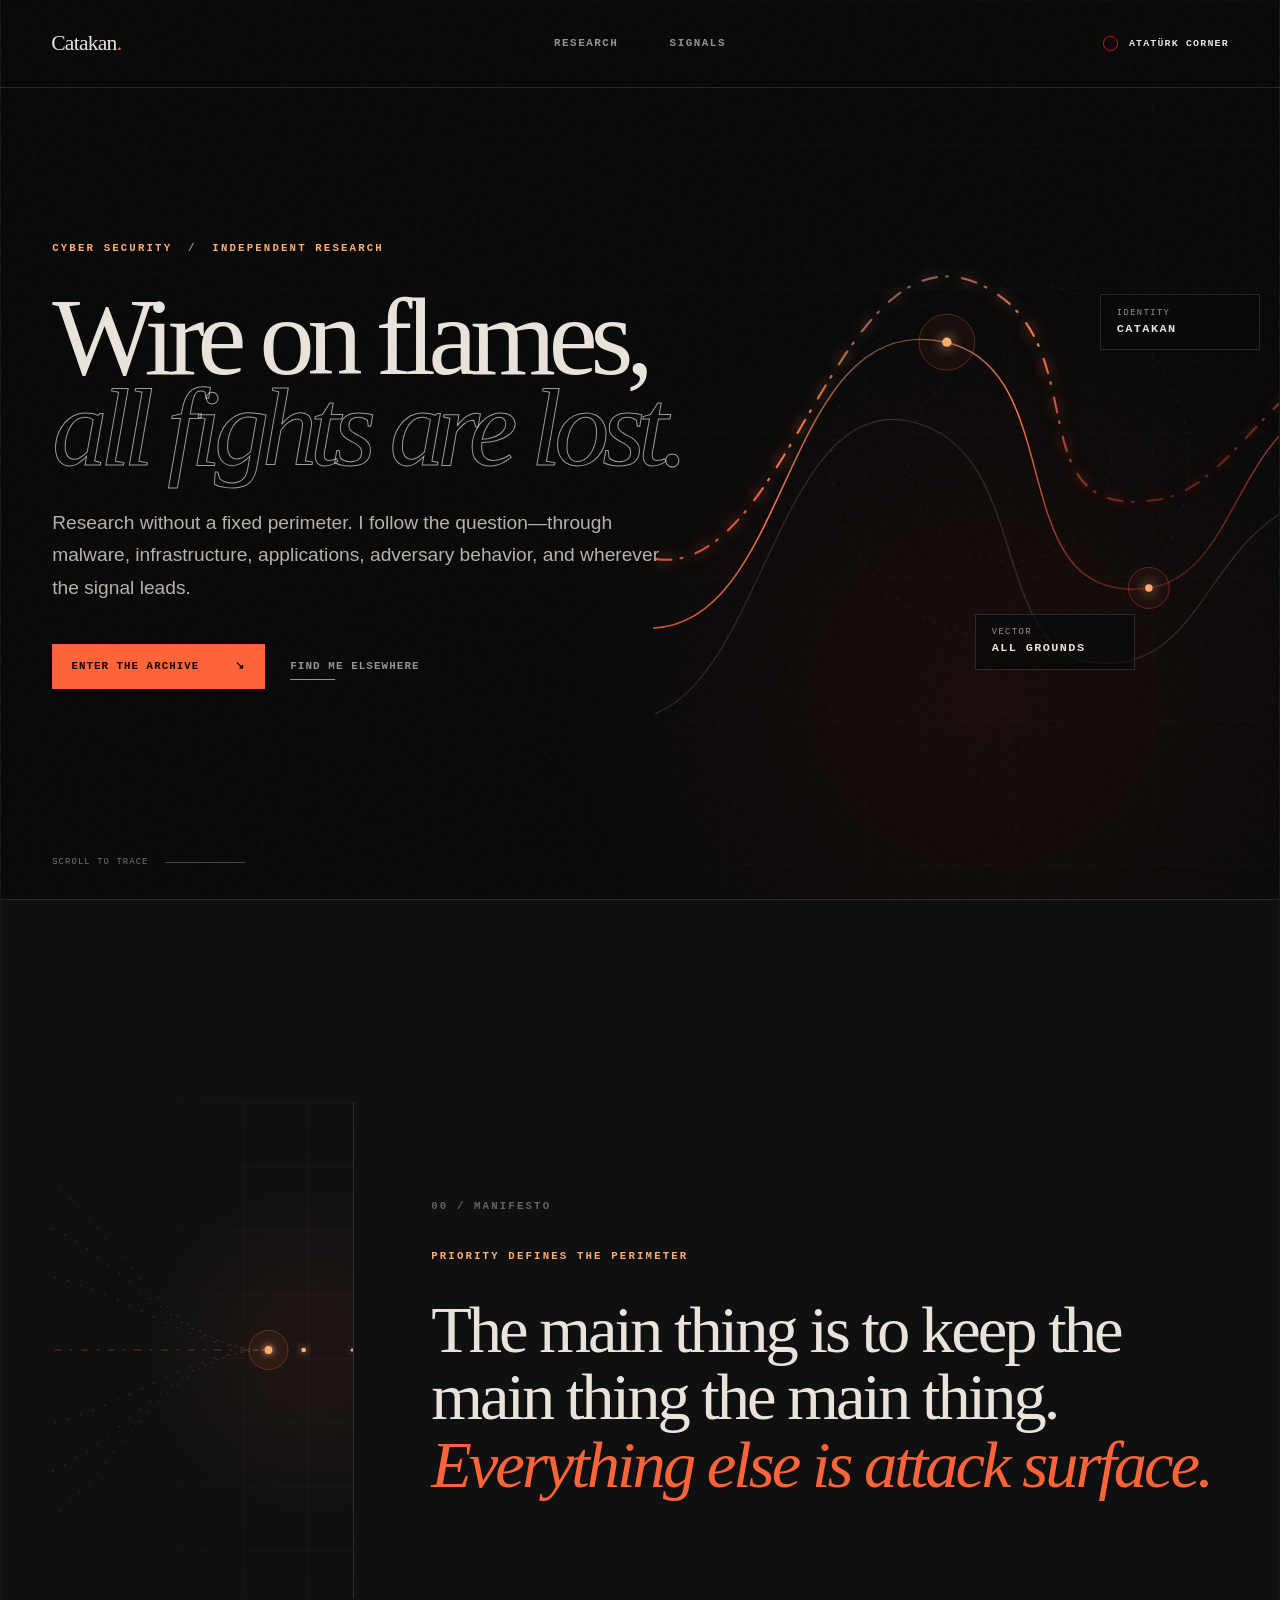
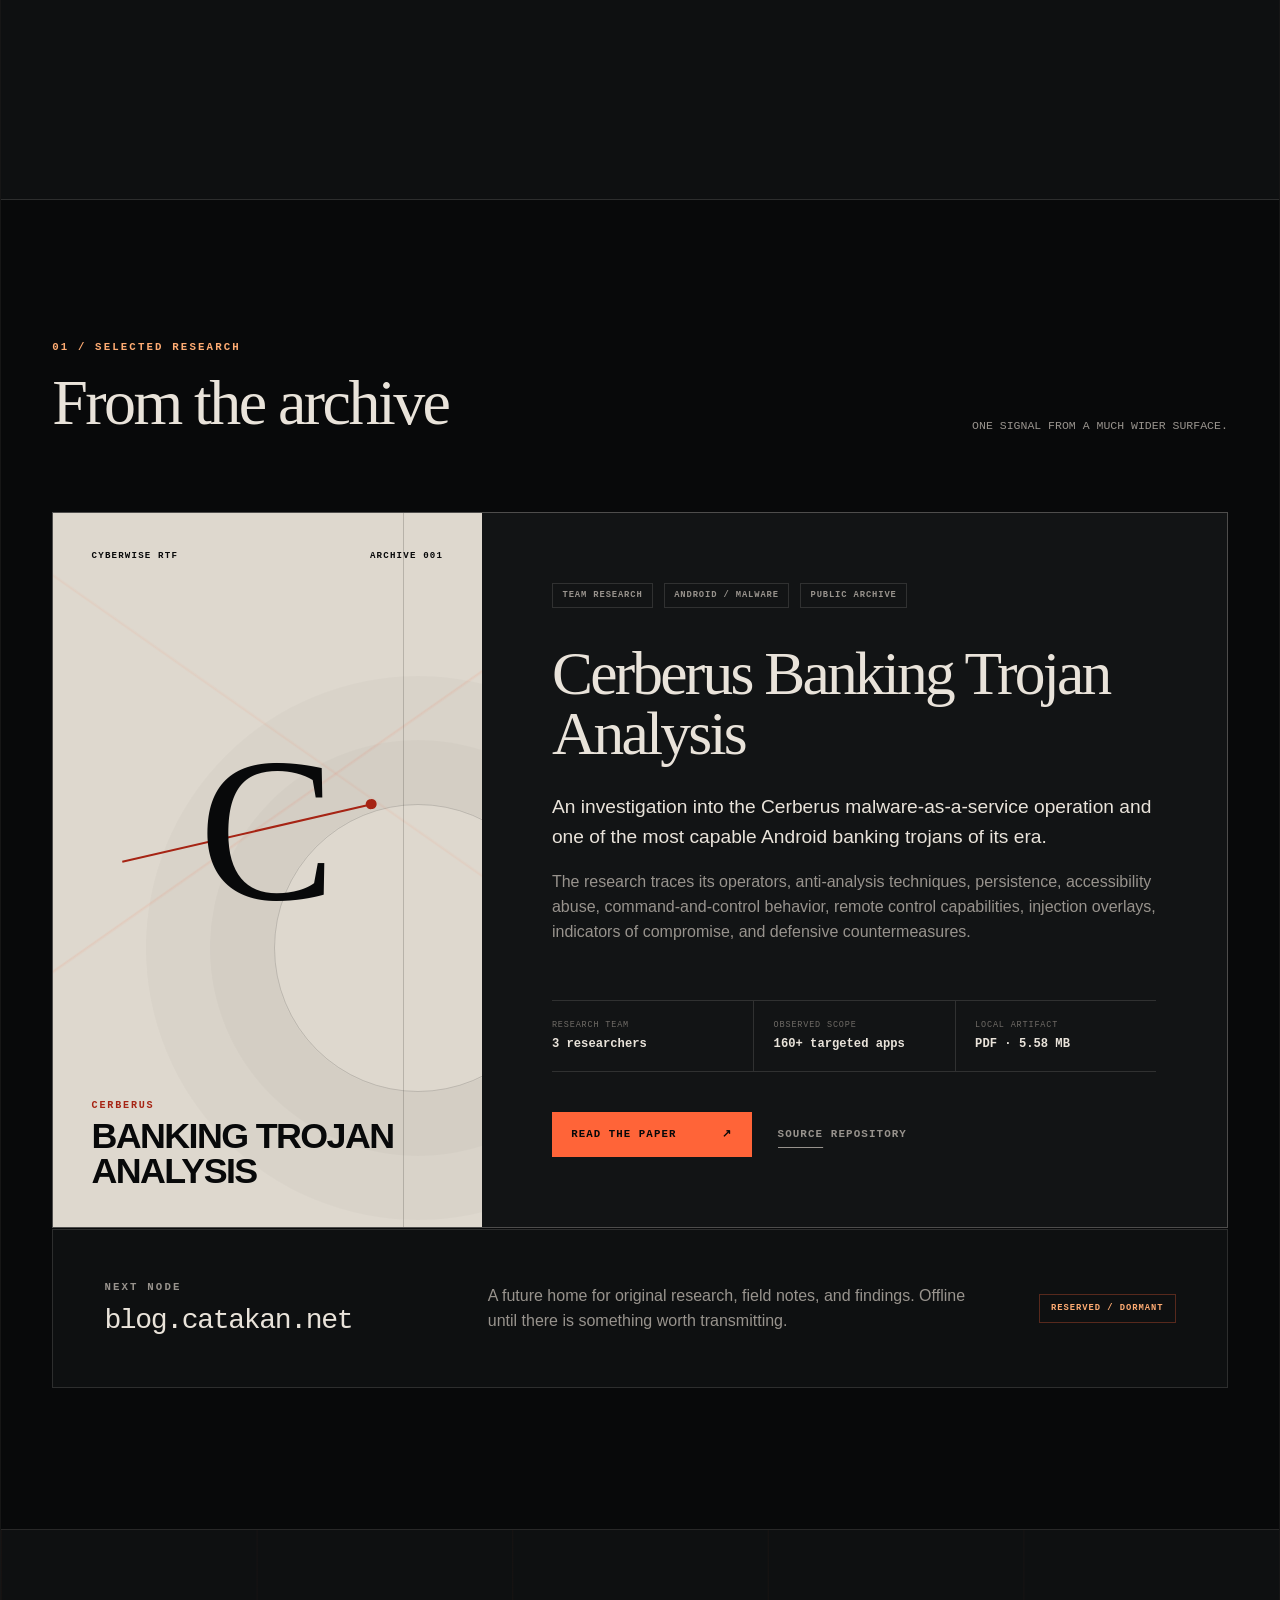
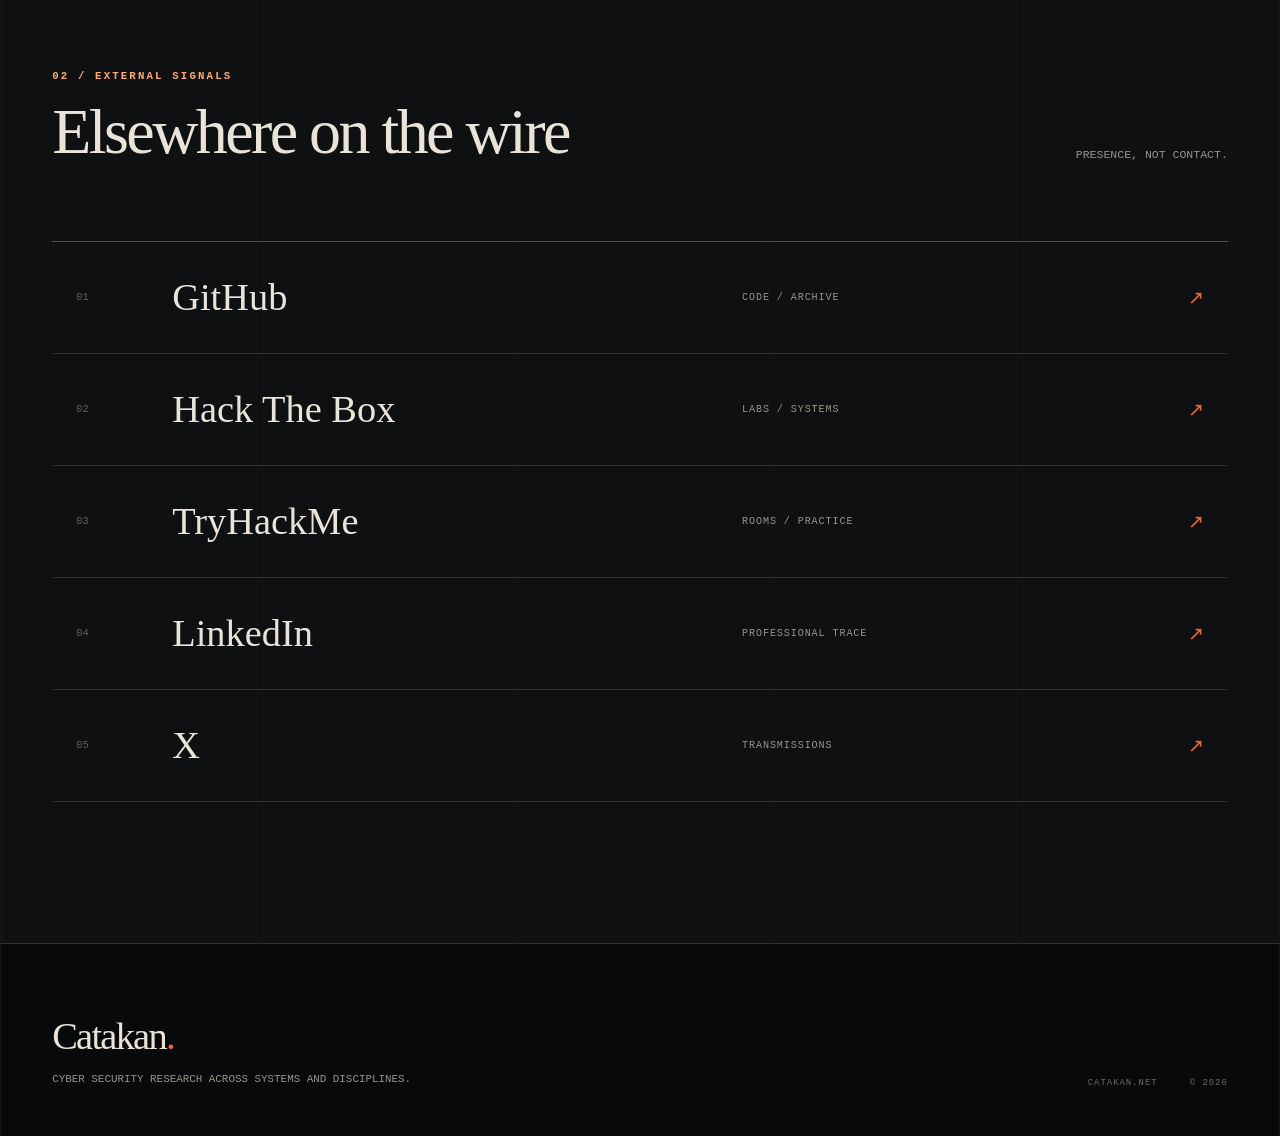
==== commit 8f7d73ea: "Add immersive Ataturk corner" ====
--- a/index.html
+++ b/index.html
@@ -41,6 +41,10 @@
           <a href="#signals">Signals</a>
         </nav>
 
+        <a class="ataturk-corner-link" href="/ataturk/">
+          <span class="ataturk-corner-mark" aria-hidden="true"></span>
+          <span>Atatürk Corner</span>
+        </a>
       </header>
 
       <main id="main-content">
--- a/styles.css
+++ b/styles.css
@@ -166,6 +166,48 @@
   transform-origin: left;
 }
 
+.ataturk-corner-link {
+  display: inline-flex;
+  gap: 0.7rem;
+  align-items: center;
+  justify-self: end;
+  font: 600 0.62rem/1 var(--mono);
+  letter-spacing: 0.12em;
+  text-decoration: none;
+  text-transform: uppercase;
+  transition: color 180ms ease;
+}
+
+.ataturk-corner-mark {
+  position: relative;
+  width: 0.9rem;
+  aspect-ratio: 1;
+  border: 1px solid #e30a17;
+  border-radius: 50%;
+  transition: background 180ms ease, box-shadow 180ms ease;
+}
+
+.ataturk-corner-mark::after {
+  position: absolute;
+  top: 50%;
+  left: 62%;
+  width: 0.62rem;
+  aspect-ratio: 1;
+  border-radius: 50%;
+  background: var(--ink);
+  content: "";
+  transform: translate(-50%, -50%);
+}
+
+.ataturk-corner-link:hover {
+  color: #ff747c;
+}
+
+.ataturk-corner-link:hover .ataturk-corner-mark {
+  background: #e30a17;
+  box-shadow: 0 0 1.2rem rgba(227, 10, 23, 0.45);
+}
+
 .hero {
   position: relative;
   display: grid;
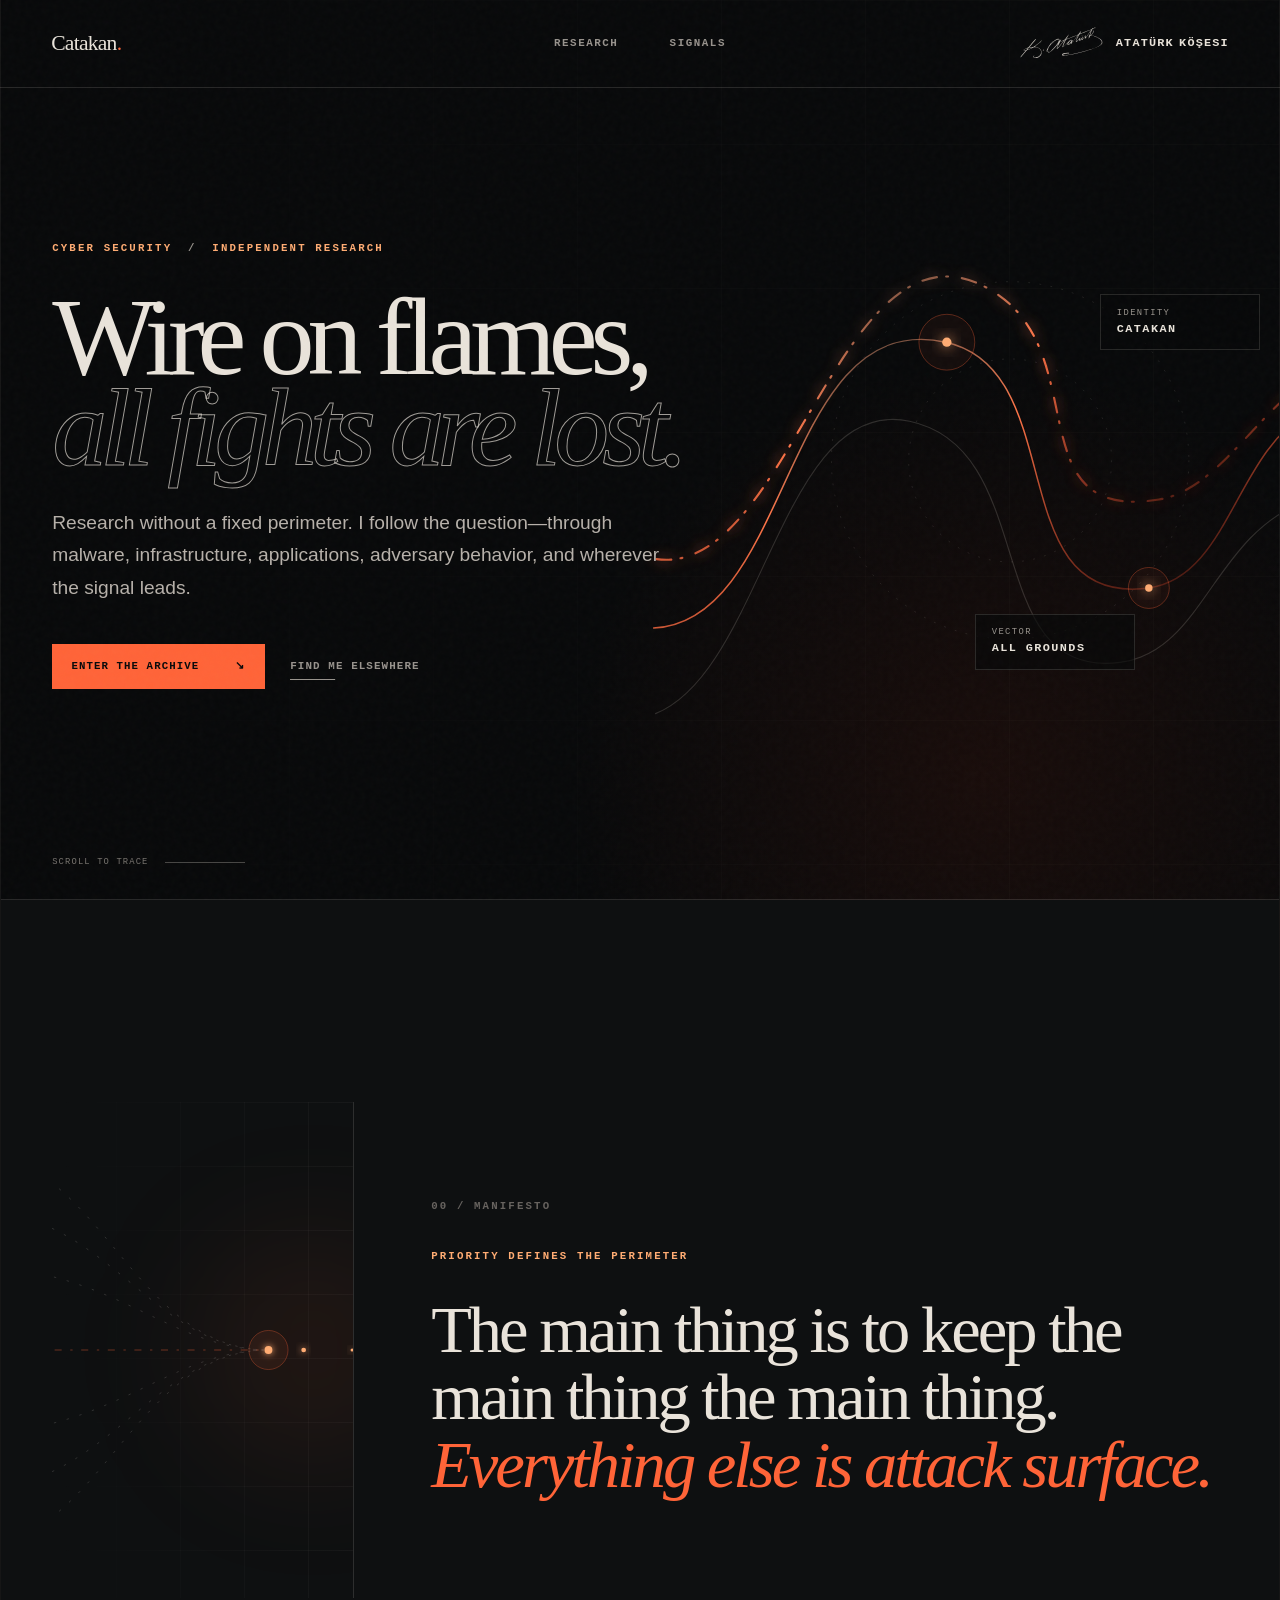
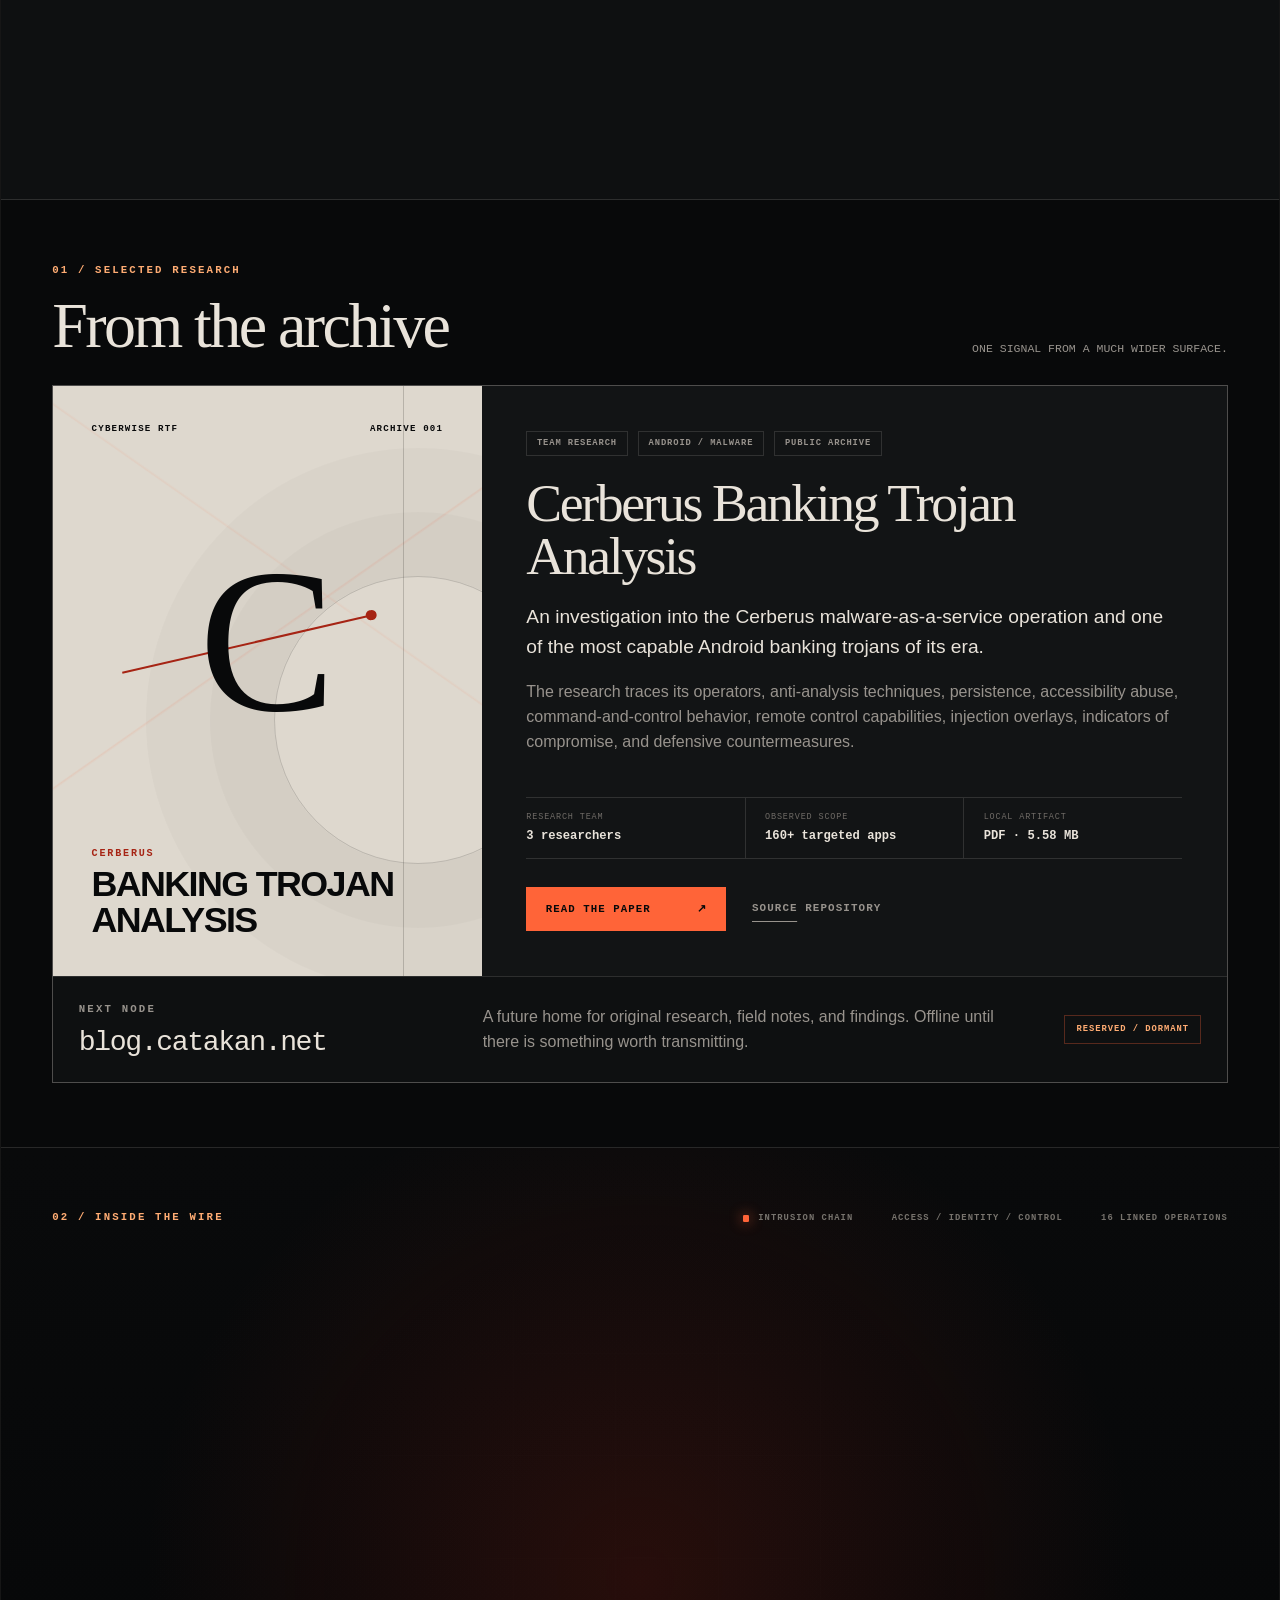
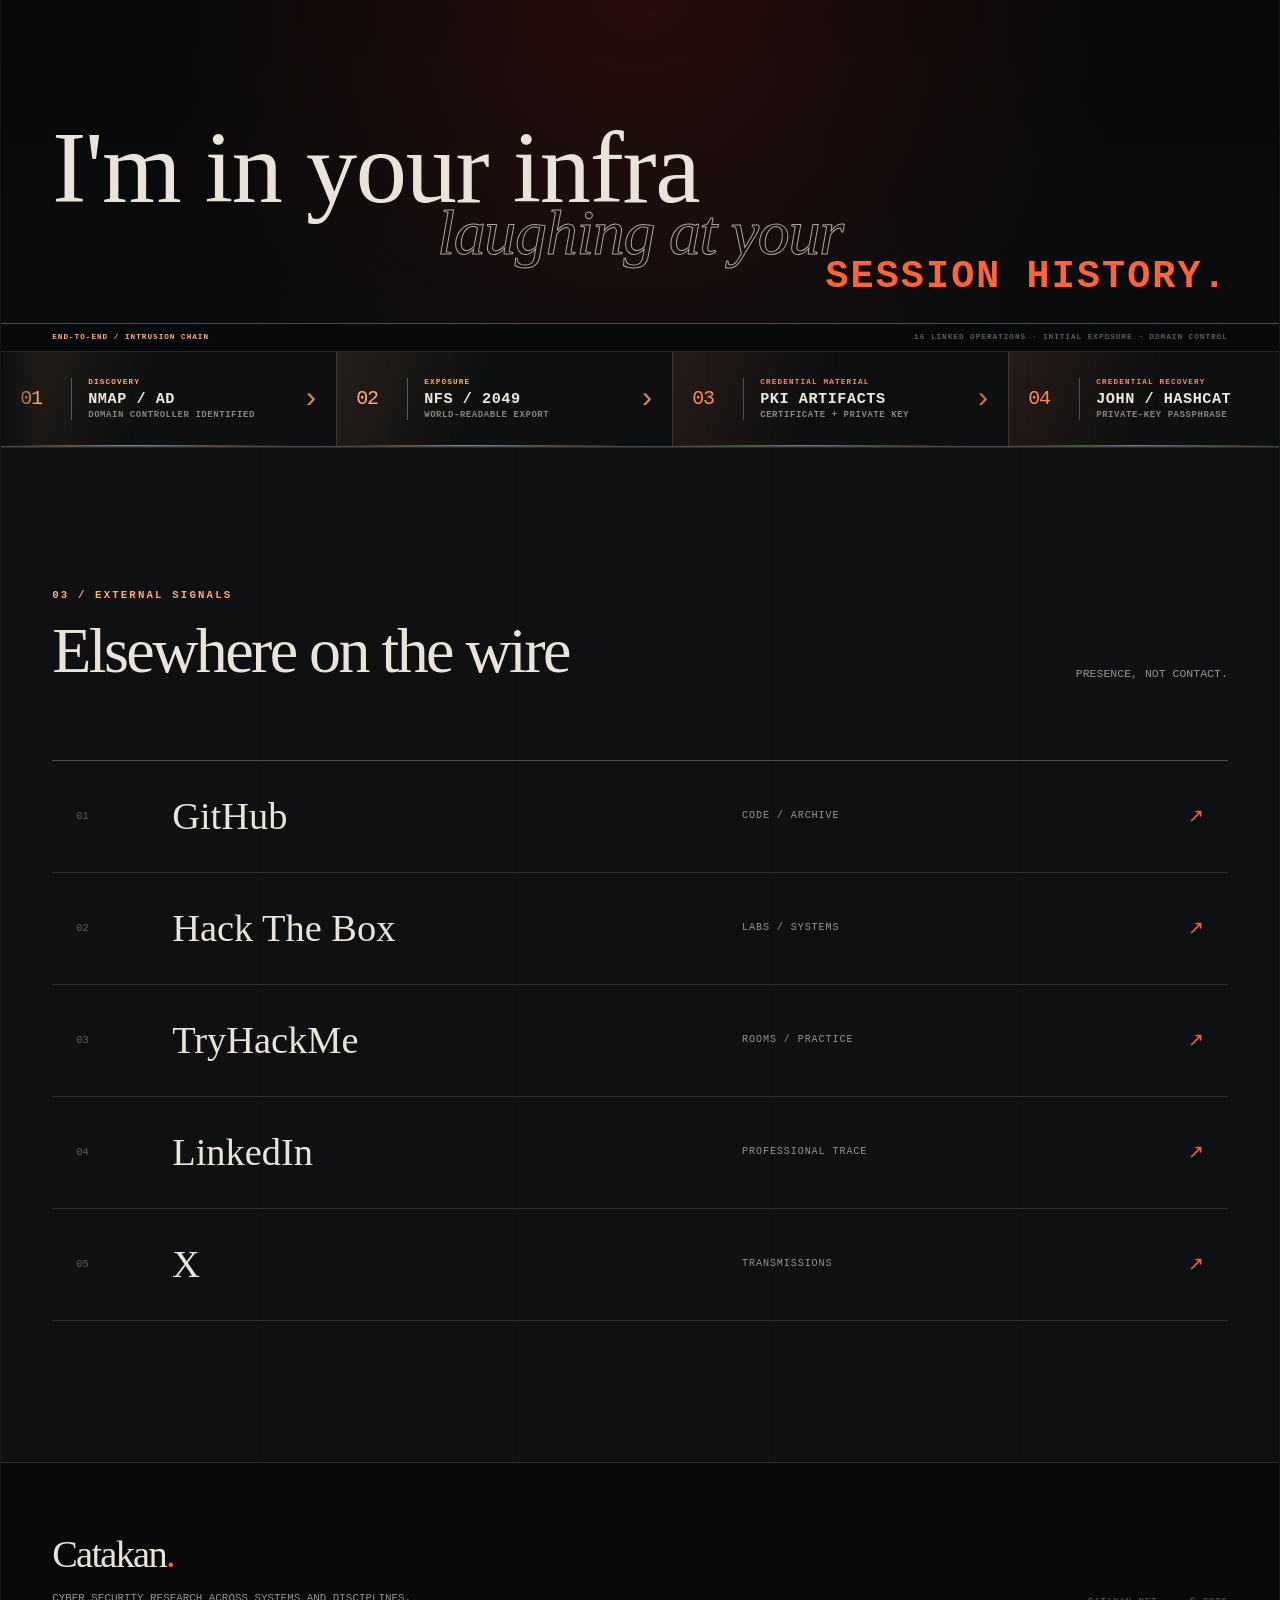
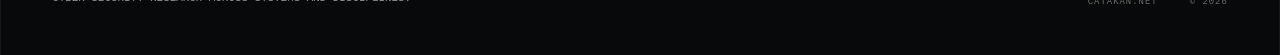
==== commit c8aeee13: "feat: expand catakan.net visual identity" ====
--- a/index.html
+++ b/index.html
@@ -42,8 +42,8 @@
         </nav>
 
         <a class="ataturk-corner-link" href="/ataturk/">
-          <span class="ataturk-corner-mark" aria-hidden="true"></span>
-          <span>Atatürk Corner</span>
+          <span class="ataturk-signature" aria-hidden="true"></span>
+          <span class="ataturk-corner-copy"><span>Atatürk</span><span>Köşesi</span></span>
         </a>
       </header>
 
@@ -179,85 +179,168 @@
             <p class="section-aside">One signal from a much wider surface.</p>
           </div>
 
-          <article class="research-card">
-            <div class="paper-cover" aria-hidden="true">
-              <div class="paper-topline">
-                <span>CYBERWISE RTF</span>
-                <span>ARCHIVE 001</span>
-              </div>
-              <div class="paper-symbol">
-                <span>C</span>
-                <span class="symbol-trace"></span>
-              </div>
-              <div class="paper-title">
-                <span>CERBERUS</span>
-                <strong>BANKING TROJAN<br>ANALYSIS</strong>
-              </div>
-            </div>
-
-            <div class="research-copy">
-              <div class="research-meta">
-                <span>Team research</span>
-                <span>Android / Malware</span>
-                <span>Public archive</span>
-              </div>
-              <h3>Cerberus Banking Trojan Analysis</h3>
-              <p class="research-lead">
-                An investigation into the Cerberus malware-as-a-service operation
-                and one of the most capable Android banking trojans of its era.
+          <div class="research-stack">
+            <article class="research-card">
+              <div class="paper-cover" aria-hidden="true">
+                <div class="paper-topline">
+                  <span>CYBERWISE RTF</span>
+                  <span>ARCHIVE 001</span>
+                </div>
+                <div class="paper-symbol">
+                  <span>C</span>
+                  <span class="symbol-trace"></span>
+                </div>
+                <div class="paper-title">
+                  <span>CERBERUS</span>
+                  <strong>BANKING TROJAN<br>ANALYSIS</strong>
+                </div>
+              </div>
+
+              <div class="research-copy">
+                <div class="research-meta">
+                  <span>Team research</span>
+                  <span>Android / Malware</span>
+                  <span>Public archive</span>
+                </div>
+                <h3>Cerberus Banking Trojan Analysis</h3>
+                <p class="research-lead">
+                  An investigation into the Cerberus malware-as-a-service operation
+                  and one of the most capable Android banking trojans of its era.
+                </p>
+                <p>
+                  The research traces its operators, anti-analysis techniques,
+                  persistence, accessibility abuse, command-and-control behavior,
+                  remote control capabilities, injection overlays, indicators of
+                  compromise, and defensive countermeasures.
+                </p>
+
+                <dl class="research-facts">
+                  <div>
+                    <dt>Research team</dt>
+                    <dd>3 researchers</dd>
+                  </div>
+                  <div>
+                    <dt>Observed scope</dt>
+                    <dd>160+ targeted apps</dd>
+                  </div>
+                  <div>
+                    <dt>Local artifact</dt>
+                    <dd>PDF · 5.58 MB</dd>
+                  </div>
+                </dl>
+
+                <div class="research-actions">
+                  <a
+                    class="button button-primary"
+                    href="assets/research/cerberus-research-paper.pdf"
+                    target="_blank"
+                    rel="noopener"
+                  >
+                    <span>Read the paper</span>
+                    <span aria-hidden="true">↗</span>
+                  </a>
+                  <a
+                    class="text-link"
+                    href="https://github.com/ics-iot-bootcamp/cerberus_research"
+                    target="_blank"
+                    rel="noopener noreferrer"
+                  >Source repository</a>
+                </div>
+              </div>
+            </article>
+
+            <div class="future-node">
+              <div>
+                <p class="eyebrow">Next node</p>
+                <h3>blog.catakan.net</h3>
+              </div>
+              <p>
+                A future home for original research, field notes, and findings.
+                Offline until there is something worth transmitting.
               </p>
-              <p>
-                The research traces its operators, anti-analysis techniques,
-                persistence, accessibility abuse, command-and-control behavior,
-                remote control capabilities, injection overlays, indicators of
-                compromise, and defensive countermeasures.
-              </p>
-
-              <dl class="research-facts">
-                <div>
-                  <dt>Research team</dt>
-                  <dd>3 researchers</dd>
-                </div>
-                <div>
-                  <dt>Observed scope</dt>
-                  <dd>160+ targeted apps</dd>
-                </div>
-                <div>
-                  <dt>Local artifact</dt>
-                  <dd>PDF · 5.58 MB</dd>
-                </div>
-              </dl>
-
-              <div class="research-actions">
-                <a
-                  class="button button-primary"
-                  href="assets/research/cerberus-research-paper.pdf"
-                  target="_blank"
-                  rel="noopener"
+              <span class="node-state">Reserved / dormant</span>
+            </div>
+          </div>
+        </section>
+
+        <section
+          class="horsemen"
+          id="inside-wire"
+          aria-labelledby="horsemen-title"
+          data-horsemen
+        >
+          <div class="horsemen-grid" aria-hidden="true"></div>
+          <div class="horsemen-orbit horsemen-orbit-outer" aria-hidden="true"></div>
+          <div class="horsemen-orbit horsemen-orbit-inner" aria-hidden="true"></div>
+
+          <header class="horsemen-header">
+            <p class="section-index">02 / INSIDE THE WIRE</p>
+            <div class="case-readout" aria-label="End-to-end intrusion-chain context">
+              <span><i aria-hidden="true"></i> Intrusion chain</span>
+              <span>Access / identity / control</span>
+              <span>16 linked operations</span>
+            </div>
+          </header>
+
+          <div class="horsemen-scene">
+            <div class="horsemen-art">
+              <div class="horsemen-image-shell">
+                <img
+                  src="assets/generic_images/the5horseman.jpg"
+                  alt="The Five Horsemen of malware: spyware, ransomware, botnet, stealer, and adware"
+                  width="1500"
+                  height="500"
+                  loading="lazy"
+                  decoding="async"
                 >
-                  <span>Read the paper</span>
-                  <span aria-hidden="true">↗</span>
-                </a>
-                <a
-                  class="text-link"
-                  href="https://github.com/ics-iot-bootcamp/cerberus_research"
-                  target="_blank"
-                  rel="noopener noreferrer"
-                >Source repository</a>
-              </div>
-            </div>
-          </article>
-
-          <div class="future-node">
-            <div>
-              <p class="eyebrow">Next node</p>
-              <h3>blog.catakan.net</h3>
-            </div>
-            <p>
-              A future home for original research, field notes, and findings.
-              Offline until there is something worth transmitting.
-            </p>
-            <span class="node-state">Reserved / dormant</span>
+                <div class="horsemen-scan" aria-hidden="true"></div>
+              </div>
+              <span class="frame-code frame-code-left" aria-hidden="true">END-TO-END / PENETRATION FLOW</span>
+              <span class="frame-code frame-code-right" aria-hidden="true">INITIAL ACCESS → DOMAIN CONTROL</span>
+            </div>
+
+            <div class="horsemen-copy">
+              <h2
+                id="horsemen-title"
+                aria-label="I'm in your infra laughing at your session history."
+              >
+                <span class="horsemen-line horsemen-line-one" aria-hidden="true">I'm in your infra</span>
+                <span class="horsemen-line horsemen-line-two" aria-hidden="true">laughing at your</span>
+                <span class="horsemen-line horsemen-line-three" aria-hidden="true">session history.</span>
+              </h2>
+            </div>
+          </div>
+
+          <div
+            class="threat-ticker"
+            aria-label="End-to-end compromise path from initial exposure to Administrator access"
+          >
+            <div class="attack-rail-label" aria-hidden="true">
+              <span>End-to-end / intrusion chain</span>
+              <span>16 linked operations · initial exposure → domain control</span>
+            </div>
+            <div class="threat-window">
+              <div class="threat-track" data-threat-track>
+                <div class="threat-sequence" data-threat-sequence role="list">
+                  <span data-phase="discovery" role="listitem"><b>01</b><em>Discovery</em><strong>NMAP / AD</strong><small>domain controller identified</small></span>
+                  <span data-phase="discovery" role="listitem"><b>02</b><em>Exposure</em><strong>NFS / 2049</strong><small>world-readable export</small></span>
+                  <span data-phase="foothold" role="listitem"><b>03</b><em>Credential material</em><strong>PKI artifacts</strong><small>certificate + private key</small></span>
+                  <span data-phase="foothold" role="listitem"><b>04</b><em>Credential recovery</em><strong>John / Hashcat</strong><small>private-key passphrase</small></span>
+                  <span data-phase="foothold" role="listitem"><b>05</b><em>Initial identity</em><strong>Certipy</strong><small>user TGT + NT hash</small></span>
+                  <span data-phase="control" role="listitem"><b>06</b><em>Pathfinding</em><strong>BloodHound</strong><small>ForceChangePassword</small></span>
+                  <span data-phase="control" role="listitem"><b>07</b><em>Account control</em><strong>NetExec</strong><small>controlled password reset</small></span>
+                  <span data-phase="esc14" role="listitem"><b>08</b><em>ESC14 / stage 01</em><strong>Mail mapping</strong><small>certificate identity redirected</small></span>
+                  <span data-phase="esc14" role="listitem"><b>09</b><em>Certificate enrollment</em><strong>AD CS</strong><small>enrollment template abused</small></span>
+                  <span data-phase="esc14" role="listitem"><b>10</b><em>Identity transition</em><strong>Kerberos</strong><small>privileged-user TGT</small></span>
+                  <span data-phase="esc14" role="listitem"><b>11</b><em>Remote access</em><strong>Evil-WinRM</strong><small>Kerberos shell established</small></span>
+                  <span data-phase="escalation" role="listitem"><b>12</b><em>ESC14 / stage 02</em><strong>altSecurityIdentities</strong><small>replication identity mapped</small></span>
+                  <span data-phase="escalation" role="listitem"><b>13</b><em>Certificate enrollment</em><strong>AD CS</strong><small>enrollment cert remapped</small></span>
+                  <span data-phase="escalation" role="listitem"><b>14</b><em>Identity transition</em><strong>Certipy</strong><small>replication TGT + NT hash</small></span>
+                  <span data-phase="domain" role="listitem"><b>15</b><em>Domain replication</em><strong>DCSync / DRSUAPI</strong><small>domain credential dump</small></span>
+                  <span data-phase="domain" role="listitem"><b>16</b><em>Full compromise</em><strong>Evil-WinRM / NTLM</strong><small>Administrator</small></span>
+                </div>
+              </div>
+            </div>
           </div>
         </section>
 
@@ -265,7 +348,7 @@
           <section class="signals section-pad" id="signals" aria-labelledby="signals-title">
             <div class="section-heading">
               <div>
-                <p class="section-index">02 / EXTERNAL SIGNALS</p>
+                <p class="section-index">03 / EXTERNAL SIGNALS</p>
                 <h2 id="signals-title">Elsewhere on the wire</h2>
               </div>
               <p class="section-aside">Presence, not contact.</p>
--- a/styles.css
+++ b/styles.css
@@ -168,44 +168,42 @@
 
 .ataturk-corner-link {
   display: inline-flex;
-  gap: 0.7rem;
+  gap: 0.8rem;
   align-items: center;
   justify-self: end;
-  font: 600 0.62rem/1 var(--mono);
-  letter-spacing: 0.12em;
+  font: 700 clamp(0.74rem, 0.72vw, 0.92rem)/1 var(--mono);
+  letter-spacing: 0.1em;
   text-decoration: none;
   text-transform: uppercase;
   transition: color 180ms ease;
 }
 
-.ataturk-corner-mark {
-  position: relative;
-  width: 0.9rem;
-  aspect-ratio: 1;
-  border: 1px solid #e30a17;
-  border-radius: 50%;
-  transition: background 180ms ease, box-shadow 180ms ease;
-}
-
-.ataturk-corner-mark::after {
-  position: absolute;
-  top: 50%;
-  left: 62%;
-  width: 0.62rem;
-  aspect-ratio: 1;
-  border-radius: 50%;
-  background: var(--ink);
-  content: "";
-  transform: translate(-50%, -50%);
+.ataturk-corner-copy {
+  display: inline-flex;
+  gap: 0.45em;
+}
+
+.ataturk-signature {
+  display: block;
+  flex: 0 0 auto;
+  width: clamp(5.25rem, 6vw, 7.5rem);
+  aspect-ratio: 572 / 205;
+  background: currentColor;
+  opacity: 0.8;
+  transform: rotate(-2deg);
+  transition: opacity 180ms ease, filter 180ms ease, transform 180ms ease;
+  -webkit-mask: url("assets/generic_images/ataturk-signature.svg") center / contain no-repeat;
+  mask: url("assets/generic_images/ataturk-signature.svg") center / contain no-repeat;
 }
 
 .ataturk-corner-link:hover {
   color: #ff747c;
 }
 
-.ataturk-corner-link:hover .ataturk-corner-mark {
-  background: #e30a17;
-  box-shadow: 0 0 1.2rem rgba(227, 10, 23, 0.45);
+.ataturk-corner-link:hover .ataturk-signature {
+  opacity: 1;
+  filter: drop-shadow(0 0 0.65rem rgba(227, 10, 23, 0.42));
+  transform: rotate(-2deg) translateY(-0.08rem);
 }
 
 .hero {
@@ -222,6 +220,7 @@
 .hero,
 .manifesto,
 .research,
+.horsemen,
 .closing-page {
   scroll-snap-align: start;
   scroll-snap-stop: always;
@@ -668,14 +667,26 @@
 }
 
 .research {
+  display: flex;
+  flex-direction: column;
+  justify-content: center;
   min-height: 100svh;
+  padding-block: clamp(4rem, 7svh, 6rem);
   background: var(--ink);
+}
+
+.research .section-heading {
+  margin-bottom: clamp(1.5rem, 3svh, 2.5rem);
+}
+
+.research-stack {
+  border: 1px solid var(--line-strong);
+  background: var(--panel);
 }
 
 .research-card {
   display: grid;
   grid-template-columns: minmax(18rem, 0.73fr) minmax(0, 1.27fr);
-  border: 1px solid var(--line-strong);
   background: var(--panel);
 }
 
@@ -684,7 +695,7 @@
   display: flex;
   flex-direction: column;
   justify-content: space-between;
-  min-height: 43rem;
+  min-height: clamp(32rem, 55svh, 38rem);
   padding: clamp(1.5rem, 3vw, 2.75rem);
   background:
     linear-gradient(145deg, transparent 45%, rgba(255, 100, 56, 0.11) 45.2%, transparent 45.5%),
@@ -781,14 +792,14 @@
   display: flex;
   flex-direction: column;
   justify-content: center;
-  padding: clamp(2rem, 5.5vw, 6rem);
+  padding: clamp(2rem, 3.5vw, 4rem);
 }
 
 .research-meta {
   display: flex;
   flex-wrap: wrap;
   gap: 0.65rem;
-  margin-bottom: 2.2rem;
+  margin-bottom: 1.35rem;
 }
 
 .research-meta span {
@@ -802,9 +813,9 @@
 
 .research-copy h3 {
   max-width: 43rem;
-  margin: 0 0 1.8rem;
+  margin: 0 0 1.2rem;
   font-family: var(--display);
-  font-size: clamp(2.7rem, 4.8vw, 5rem);
+  font-size: clamp(2.7rem, 4.2vw, 4.2rem);
   font-weight: 400;
   line-height: 0.98;
   letter-spacing: -0.045em;
@@ -824,12 +835,12 @@
 .research-facts {
   display: grid;
   grid-template-columns: repeat(3, 1fr);
-  margin: 2.3rem 0 0;
+  margin: 1.5rem 0 0;
   border-block: 1px solid var(--line);
 }
 
 .research-facts div {
-  padding: 1.25rem 0;
+  padding: 0.95rem 0;
 }
 
 .research-facts div + div {
@@ -855,9 +866,8 @@
   grid-template-columns: 1fr 1.5fr auto;
   gap: 3rem;
   align-items: center;
-  margin-top: 1px;
-  padding: clamp(2rem, 4vw, 3.5rem);
-  border: 1px solid var(--line);
+  padding: clamp(1.25rem, 2vw, 2rem);
+  border-top: 1px solid var(--line);
   background: var(--ink-soft);
 }
 
@@ -881,6 +891,441 @@
   letter-spacing: 0.11em;
   text-transform: uppercase;
   white-space: nowrap;
+}
+
+.research .research-actions {
+  margin-top: 1.7rem;
+}
+
+.horsemen {
+  position: relative;
+  display: grid;
+  grid-template-rows: auto minmax(0, 1fr) auto;
+  min-height: 100svh;
+  padding-top: clamp(3.5rem, 7svh, 6rem);
+  border-bottom: 1px solid var(--line);
+  background:
+    radial-gradient(circle at 50% 48%, rgba(166, 36, 20, 0.2), transparent 31rem),
+    linear-gradient(180deg, #090a0b 0%, #070809 52%, #0c0d0e 100%);
+  isolation: isolate;
+  overflow: hidden;
+}
+
+.horsemen-grid {
+  position: absolute;
+  inset: 0;
+  z-index: -2;
+  background-image:
+    linear-gradient(rgba(233, 227, 218, 0.07) 1px, transparent 1px),
+    linear-gradient(90deg, rgba(233, 227, 218, 0.07) 1px, transparent 1px);
+  background-size: clamp(5rem, 8vw, 8rem) clamp(5rem, 8vw, 8rem);
+  opacity: 0.17;
+  -webkit-mask-image: radial-gradient(circle at center, black, transparent 76%);
+  mask-image: radial-gradient(circle at center, black, transparent 76%);
+}
+
+.horsemen-orbit {
+  position: absolute;
+  top: 48%;
+  left: 50%;
+  z-index: -1;
+  aspect-ratio: 1;
+  border: 1px solid rgba(255, 100, 56, 0.2);
+  border-radius: 50%;
+  pointer-events: none;
+  opacity: 0;
+  transform: translate(-50%, -50%) scale(0.72);
+  transition: opacity 900ms ease 200ms, transform 1600ms cubic-bezier(0.16, 0.74, 0.2, 1) 200ms;
+}
+
+.horsemen-orbit-outer {
+  width: min(72vw, 58rem);
+}
+
+.horsemen-orbit-inner {
+  width: min(42vw, 34rem);
+  border-style: dashed;
+}
+
+.horsemen.is-active .horsemen-orbit {
+  opacity: 1;
+  transform: translate(-50%, -50%) scale(1);
+}
+
+.horsemen.is-active .horsemen-orbit-inner {
+  animation: horsemen-orbit 32s linear 1.7s infinite;
+}
+
+.horsemen-header {
+  position: relative;
+  z-index: 5;
+  display: flex;
+  gap: 2rem;
+  align-items: center;
+  justify-content: space-between;
+  padding-inline: var(--gutter);
+}
+
+.case-readout {
+  display: flex;
+  gap: clamp(1rem, 3vw, 2.5rem);
+  color: #77736d;
+  font: 600 0.55rem/1 var(--mono);
+  letter-spacing: 0.12em;
+  text-transform: uppercase;
+}
+
+.case-readout span {
+  display: inline-flex;
+  gap: 0.55rem;
+  align-items: center;
+}
+
+.case-readout i {
+  width: 0.42rem;
+  aspect-ratio: 1;
+  border-radius: 0.08rem;
+  background: var(--ember);
+  box-shadow: 0 0 0.8rem rgba(255, 100, 56, 0.8);
+}
+
+.horsemen-scene {
+  position: relative;
+  z-index: 1;
+  display: flex;
+  min-height: 0;
+  padding: clamp(1.5rem, 3.5svh, 3rem) var(--gutter) clamp(1.25rem, 3svh, 2.5rem);
+}
+
+.horsemen-art {
+  position: absolute;
+  top: 46%;
+  left: 50%;
+  z-index: 1;
+  width: min(calc(100% - (2 * var(--gutter))), 94rem);
+  opacity: 0;
+  clip-path: inset(0 50% 0 50%);
+  transform: translate(-50%, -58%) scale(1.035);
+  transition:
+    opacity 500ms ease 160ms,
+    clip-path 1350ms cubic-bezier(0.16, 0.78, 0.2, 1) 160ms,
+    transform 1500ms cubic-bezier(0.16, 0.78, 0.2, 1) 160ms;
+}
+
+.horsemen.is-active .horsemen-art {
+  opacity: 1;
+  clip-path: inset(0);
+  transform: translate(-50%, -58%) scale(1);
+}
+
+.horsemen-image-shell {
+  position: relative;
+  aspect-ratio: 3 / 1;
+  border-block: 1px solid rgba(233, 227, 218, 0.28);
+  background: black;
+  box-shadow: 0 2rem 5rem rgba(0, 0, 0, 0.65);
+  overflow: hidden;
+  -webkit-mask-image: linear-gradient(90deg, transparent, black 4%, black 96%, transparent);
+  mask-image: linear-gradient(90deg, transparent, black 4%, black 96%, transparent);
+}
+
+.horsemen-image-shell::before {
+  position: absolute;
+  inset: 0;
+  z-index: 2;
+  background: url("assets/generic_images/the5horseman.jpg") center / contain no-repeat;
+  content: "";
+  mix-blend-mode: screen;
+  opacity: 0;
+  pointer-events: none;
+}
+
+.horsemen.is-active .horsemen-image-shell::before {
+  animation: horsemen-ghost 8s steps(1, end) 2.1s infinite;
+}
+
+.horsemen-image-shell::after {
+  position: absolute;
+  inset: 0;
+  z-index: 3;
+  background:
+    linear-gradient(180deg, transparent 55%, rgba(7, 8, 9, 0.78) 100%),
+    linear-gradient(90deg, rgba(255, 100, 56, 0.08), transparent 26%, transparent 74%, rgba(255, 100, 56, 0.08));
+  content: "";
+  pointer-events: none;
+}
+
+.horsemen-image-shell img {
+  display: block;
+  width: 100%;
+  height: 100%;
+  object-fit: contain;
+  filter: contrast(1.12) brightness(0.9);
+}
+
+.horsemen-scan {
+  position: absolute;
+  top: 0;
+  bottom: 0;
+  left: -12%;
+  z-index: 4;
+  width: 12%;
+  background: linear-gradient(90deg, transparent, rgba(255, 100, 56, 0.24), rgba(255, 172, 115, 0.5), transparent);
+  filter: blur(0.2rem);
+  opacity: 0;
+  transform: skewX(-10deg);
+}
+
+.horsemen.is-active .horsemen-scan {
+  animation: horsemen-scan 5.8s ease-in-out 1.4s infinite;
+}
+
+.frame-code {
+  position: absolute;
+  bottom: -1.2rem;
+  color: #5d5954;
+  font: 600 0.5rem/1 var(--mono);
+  letter-spacing: 0.15em;
+  text-transform: uppercase;
+}
+
+.frame-code-left {
+  left: 4%;
+}
+
+.frame-code-right {
+  right: 4%;
+}
+
+.horsemen-copy {
+  position: relative;
+  z-index: 5;
+  align-self: end;
+  width: 100%;
+  pointer-events: none;
+}
+
+.horsemen-copy h2 {
+  display: grid;
+  margin: 0;
+  font-weight: 400;
+  letter-spacing: -0.055em;
+  line-height: 0.78;
+}
+
+.horsemen-line {
+  display: block;
+  opacity: 0;
+  transition: opacity 700ms ease, transform 1000ms cubic-bezier(0.16, 0.76, 0.2, 1);
+}
+
+.horsemen-line-one {
+  font-family: var(--display);
+  font-size: clamp(4rem, 8vw, 8rem);
+  transform: translateX(-6vw);
+}
+
+.horsemen-line-two {
+  justify-self: center;
+  color: transparent;
+  font-family: var(--display);
+  font-size: clamp(2.8rem, 5vw, 5.3rem);
+  font-style: italic;
+  -webkit-text-stroke: 1px rgba(233, 227, 218, 0.72);
+  transform: scaleX(0.76);
+  transform-origin: center;
+}
+
+.horsemen-line-three {
+  justify-self: end;
+  color: var(--ember);
+  font: 700 clamp(1.45rem, 3vw, 3rem)/1 var(--mono);
+  letter-spacing: 0.055em;
+  text-transform: uppercase;
+  transform: translateX(6vw);
+}
+
+.horsemen.is-active .horsemen-line {
+  opacity: 1;
+  transform: none;
+}
+
+.horsemen.is-active .horsemen-line-one {
+  transition-delay: 620ms;
+}
+
+.horsemen.is-active .horsemen-line-two {
+  transition-delay: 780ms;
+}
+
+.horsemen.is-active .horsemen-line-three {
+  transition-delay: 940ms;
+}
+
+.threat-ticker {
+  position: relative;
+  z-index: 6;
+  display: grid;
+  grid-template-rows: 1.7rem minmax(0, 1fr);
+  height: clamp(7.75rem, 11svh, 9rem);
+  border-block: 1px solid var(--line-strong);
+  background:
+    linear-gradient(90deg, rgba(255, 100, 56, 0.035) 1px, transparent 1px),
+    rgba(14, 16, 17, 0.98);
+  background-size: 4rem 100%, auto;
+  overflow: hidden;
+}
+
+.attack-rail-label {
+  position: relative;
+  z-index: 3;
+  display: flex;
+  align-items: center;
+  justify-content: space-between;
+  padding-inline: var(--gutter);
+  border-bottom: 1px solid var(--line);
+  background: rgba(8, 9, 10, 0.92);
+  color: #5f5b56;
+  font: 650 0.48rem/1 var(--mono);
+  letter-spacing: 0.13em;
+  text-transform: uppercase;
+}
+
+.attack-rail-label span:first-child {
+  color: var(--ember-hot);
+}
+
+.threat-window {
+  position: relative;
+  min-width: 0;
+  overflow: hidden;
+}
+
+.threat-window::before,
+.threat-window::after {
+  position: absolute;
+  top: 0;
+  bottom: 0;
+  z-index: 2;
+  width: clamp(1.25rem, 3vw, 3.5rem);
+  content: "";
+  pointer-events: none;
+}
+
+.threat-window::before {
+  left: 0;
+  background: linear-gradient(90deg, var(--ink-soft), transparent);
+}
+
+.threat-window::after {
+  right: 0;
+  background: linear-gradient(-90deg, var(--ink-soft), transparent);
+}
+
+.threat-track,
+.threat-sequence {
+  display: flex;
+  width: max-content;
+  height: 100%;
+}
+
+.threat-track {
+  will-change: transform;
+  animation: threat-ticker 124s linear infinite;
+}
+
+.threat-sequence > span {
+  --phase: #ffac73;
+  --phase-glow: rgba(255, 172, 115, 0.1);
+  position: relative;
+  display: grid;
+  grid-template: auto auto auto / 3.25rem minmax(0, 1fr);
+  column-gap: 1rem;
+  align-content: center;
+  min-width: clamp(21rem, 24vw, 24rem);
+  padding: 0.75rem 3rem 0.75rem 1.2rem;
+  border-right: 1px solid var(--line);
+  background: linear-gradient(112deg, var(--phase-glow), transparent 46%);
+  font-family: var(--mono);
+  text-transform: uppercase;
+}
+
+.threat-sequence > span[data-phase="foothold"] {
+  --phase: #ff865b;
+  --phase-glow: rgba(255, 134, 91, 0.105);
+}
+
+.threat-sequence > span[data-phase="control"] {
+  --phase: #ff6438;
+  --phase-glow: rgba(255, 100, 56, 0.11);
+}
+
+.threat-sequence > span[data-phase="esc14"] {
+  --phase: #ef4930;
+  --phase-glow: rgba(239, 73, 48, 0.12);
+}
+
+.threat-sequence > span[data-phase="escalation"] {
+  --phase: #d93224;
+  --phase-glow: rgba(217, 50, 36, 0.14);
+}
+
+.threat-sequence > span[data-phase="domain"] {
+  --phase: #e9e3da;
+  --phase-glow: rgba(233, 227, 218, 0.1);
+}
+
+.threat-sequence > span::before {
+  position: absolute;
+  right: 0;
+  bottom: 0;
+  left: 0;
+  height: 2px;
+  background: linear-gradient(90deg, transparent, var(--phase) 38%, transparent 86%);
+  content: "";
+  opacity: 0.72;
+}
+
+.threat-sequence > span::after {
+  position: absolute;
+  top: 50%;
+  right: 1rem;
+  color: var(--phase);
+  content: "›";
+  font: 300 1.9rem/1 var(--mono);
+  opacity: 0.78;
+  transform: translateY(-50%);
+}
+
+.threat-sequence b {
+  grid-row: 1 / 4;
+  display: grid;
+  align-self: stretch;
+  align-items: center;
+  border-right: 1px solid color-mix(in srgb, var(--phase) 40%, transparent);
+  color: var(--phase);
+  font: 400 1.25rem/1 var(--mono);
+  letter-spacing: -0.06em;
+}
+
+.threat-sequence em {
+  color: var(--phase);
+  font: 700 0.48rem/1.2 var(--mono);
+  font-style: normal;
+  letter-spacing: 0.15em;
+}
+
+.threat-sequence strong {
+  margin-block: 0.22rem 0.12rem;
+  color: #eee8df;
+  font: 700 clamp(0.95rem, 1vw, 1.15rem)/1.1 var(--mono);
+  letter-spacing: 0.035em;
+}
+
+.threat-sequence small {
+  color: #89847d;
+  font: 600 0.56rem/1.2 var(--mono);
+  letter-spacing: 0.065em;
 }
 
 .signals {
@@ -1059,6 +1504,121 @@
   }
 }
 
+@keyframes horsemen-orbit {
+  to {
+    transform: translate(-50%, -50%) rotate(360deg);
+  }
+}
+
+@keyframes horsemen-scan {
+  0%,
+  12% {
+    left: -12%;
+    opacity: 0;
+  }
+
+  20%,
+  72% {
+    opacity: 0.9;
+  }
+
+  82%,
+  100% {
+    left: 112%;
+    opacity: 0;
+  }
+}
+
+@keyframes horsemen-ghost {
+  0%,
+  92%,
+  100% {
+    opacity: 0;
+    transform: translate(0);
+  }
+
+  93% {
+    opacity: 0.2;
+    transform: translate(-0.45rem, 0.12rem);
+  }
+
+  94% {
+    opacity: 0.08;
+    transform: translate(0.35rem, -0.08rem);
+  }
+
+  95% {
+    opacity: 0;
+    transform: translate(0);
+  }
+}
+
+@keyframes threat-ticker {
+  to {
+    transform: translateX(-50%);
+  }
+}
+
+@keyframes horsemen-mobile-pan {
+  from {
+    transform: translate(0, -54%) scale(1);
+  }
+
+  to {
+    transform: translate(-42.5%, -54%) scale(1);
+  }
+}
+
+@media (min-width: 1800px) and (min-height: 1200px) {
+  .horsemen {
+    padding-top: 7rem;
+  }
+
+  .horsemen-art {
+    top: 43%;
+  }
+
+  .horsemen-copy {
+    align-self: center;
+    transform: translateY(clamp(20rem, 19svh, 26rem));
+  }
+
+  .case-readout {
+    font-size: 0.62rem;
+  }
+
+  .threat-ticker {
+    grid-template-rows: 2rem minmax(0, 1fr);
+    height: clamp(9rem, 8svh, 11rem);
+  }
+
+  .attack-rail-label {
+    font-size: 0.58rem;
+  }
+
+  .threat-sequence > span {
+    grid-template-columns: 3.75rem minmax(0, 1fr);
+    min-width: clamp(25rem, 18vw, 31rem);
+    padding-inline: 1.5rem 3.5rem;
+  }
+
+  .threat-sequence b {
+    font-size: 1.5rem;
+  }
+
+  .threat-sequence em {
+    font-size: 0.58rem;
+  }
+
+  .threat-sequence strong {
+    font-size: clamp(0.95rem, 0.8vw, 1.2rem);
+  }
+
+  .threat-sequence small {
+    font-size: 0.65rem;
+  }
+}
+
 @media (max-width: 980px) {
   .site-header {
     grid-template-columns: 1fr auto;
@@ -1105,11 +1665,12 @@
   }
 
   .paper-cover {
-    min-height: 38rem;
+    min-height: 35rem;
   }
 
   .future-node {
-    grid-template-columns: 1fr 1.4fr;
+    grid-template-columns: minmax(10rem, 1fr) minmax(0, 1.4fr) auto;
+    gap: 1.25rem;
   }
 
   .node-state {
@@ -1120,6 +1681,20 @@
 @media (max-width: 720px) {
   .site-header {
     min-height: 4.5rem;
+  }
+
+  .ataturk-corner-link {
+    gap: 0.6rem;
+  }
+
+  .ataturk-signature {
+    width: 3.75rem;
+  }
+
+  .ataturk-corner-copy {
+    display: grid;
+    gap: 0.18rem;
+    line-height: 0.9;
   }
 
   .hero {
@@ -1202,6 +1777,117 @@
   .future-node {
     grid-template-columns: 1fr;
     gap: 1.5rem;
+  }
+
+  .research {
+    justify-content: flex-start;
+    padding-block: 6rem 4rem;
+  }
+
+  .horsemen {
+    min-height: max(100svh, 48rem);
+    padding-top: 2.25rem;
+  }
+
+  .horsemen-header {
+    display: grid;
+    gap: 0.9rem;
+  }
+
+  .case-readout {
+    justify-content: space-between;
+    width: 100%;
+    font-size: 0.48rem;
+  }
+
+  .case-readout span:last-child {
+    display: none;
+  }
+
+  .horsemen-scene {
+    padding: 1rem 1.25rem 1.3rem;
+  }
+
+  .horsemen-art,
+  .horsemen.is-active .horsemen-art {
+    top: 34%;
+    left: 0;
+    width: 175vw;
+    max-width: none;
+    transform: translate(0, -54%) scale(1);
+  }
+
+  .horsemen.is-active .horsemen-art {
+    animation: horsemen-mobile-pan 14s ease-in-out 1.8s infinite alternate;
+  }
+
+  .horsemen-image-shell {
+    -webkit-mask-image: linear-gradient(90deg, transparent, black 2.5%, black 97.5%, transparent);
+    mask-image: linear-gradient(90deg, transparent, black 2.5%, black 97.5%, transparent);
+  }
+
+  .frame-code {
+    display: none;
+  }
+
+  .horsemen-orbit {
+    top: 56%;
+  }
+
+  .horsemen-orbit-outer {
+    width: 112vw;
+  }
+
+  .horsemen-orbit-inner {
+    width: 68vw;
+  }
+
+  .horsemen-copy h2 {
+    gap: 0.23em;
+    line-height: 0.82;
+  }
+
+  .horsemen-line-one {
+    font-size: clamp(3.1rem, 13.8vw, 4rem);
+  }
+
+  .horsemen-line-two {
+    justify-self: start;
+    margin-left: 0.65rem;
+    font-size: clamp(2.5rem, 11vw, 3.25rem);
+  }
+
+  .horsemen-line-three {
+    font-size: clamp(1.18rem, 5.2vw, 1.55rem);
+    letter-spacing: 0.035em;
+  }
+
+  .threat-ticker {
+    grid-template-rows: 1.5rem minmax(0, 1fr);
+    height: 7.25rem;
+  }
+
+  .attack-rail-label {
+    padding-inline: 1.25rem;
+    font-size: 0.43rem;
+  }
+
+  .attack-rail-label span:last-child {
+    display: none;
+  }
+
+  .threat-sequence > span {
+    grid-template-columns: 2.7rem minmax(0, 1fr);
+    min-width: 18.5rem;
+    padding-inline: 0.9rem 2.6rem;
+  }
+
+  .threat-sequence b {
+    font-size: 1.05rem;
+  }
+
+  .threat-sequence strong {
+    font-size: 0.9rem;
   }
 
   .signal-link {
@@ -1244,4 +1930,47 @@
     animation-iteration-count: 1 !important;
     transition-duration: 0.01ms !important;
   }
-}
+
+  .horsemen-art,
+  .horsemen.is-active .horsemen-art,
+  .horsemen-line,
+  .horsemen-orbit {
+    opacity: 1;
+    clip-path: none;
+    animation: none !important;
+  }
+
+  .horsemen-art,
+  .horsemen.is-active .horsemen-art {
+    transform: translate(-50%, -58%) scale(1);
+  }
+
+  .horsemen-line {
+    transform: none;
+  }
+
+  .horsemen-image-shell::before,
+  .horsemen-scan {
+    display: none;
+  }
+
+  .threat-window {
+    overflow-x: auto;
+  }
+
+  .threat-track {
+    animation: none !important;
+    transform: none;
+  }
+
+  .threat-sequence[aria-hidden="true"] {
+    display: none;
+  }
+}
+
+@media (max-width: 720px) and (prefers-reduced-motion: reduce) {
+  .horsemen-art,
+  .horsemen.is-active .horsemen-art {
+    transform: translate(0, -54%) scale(1);
+  }
+}
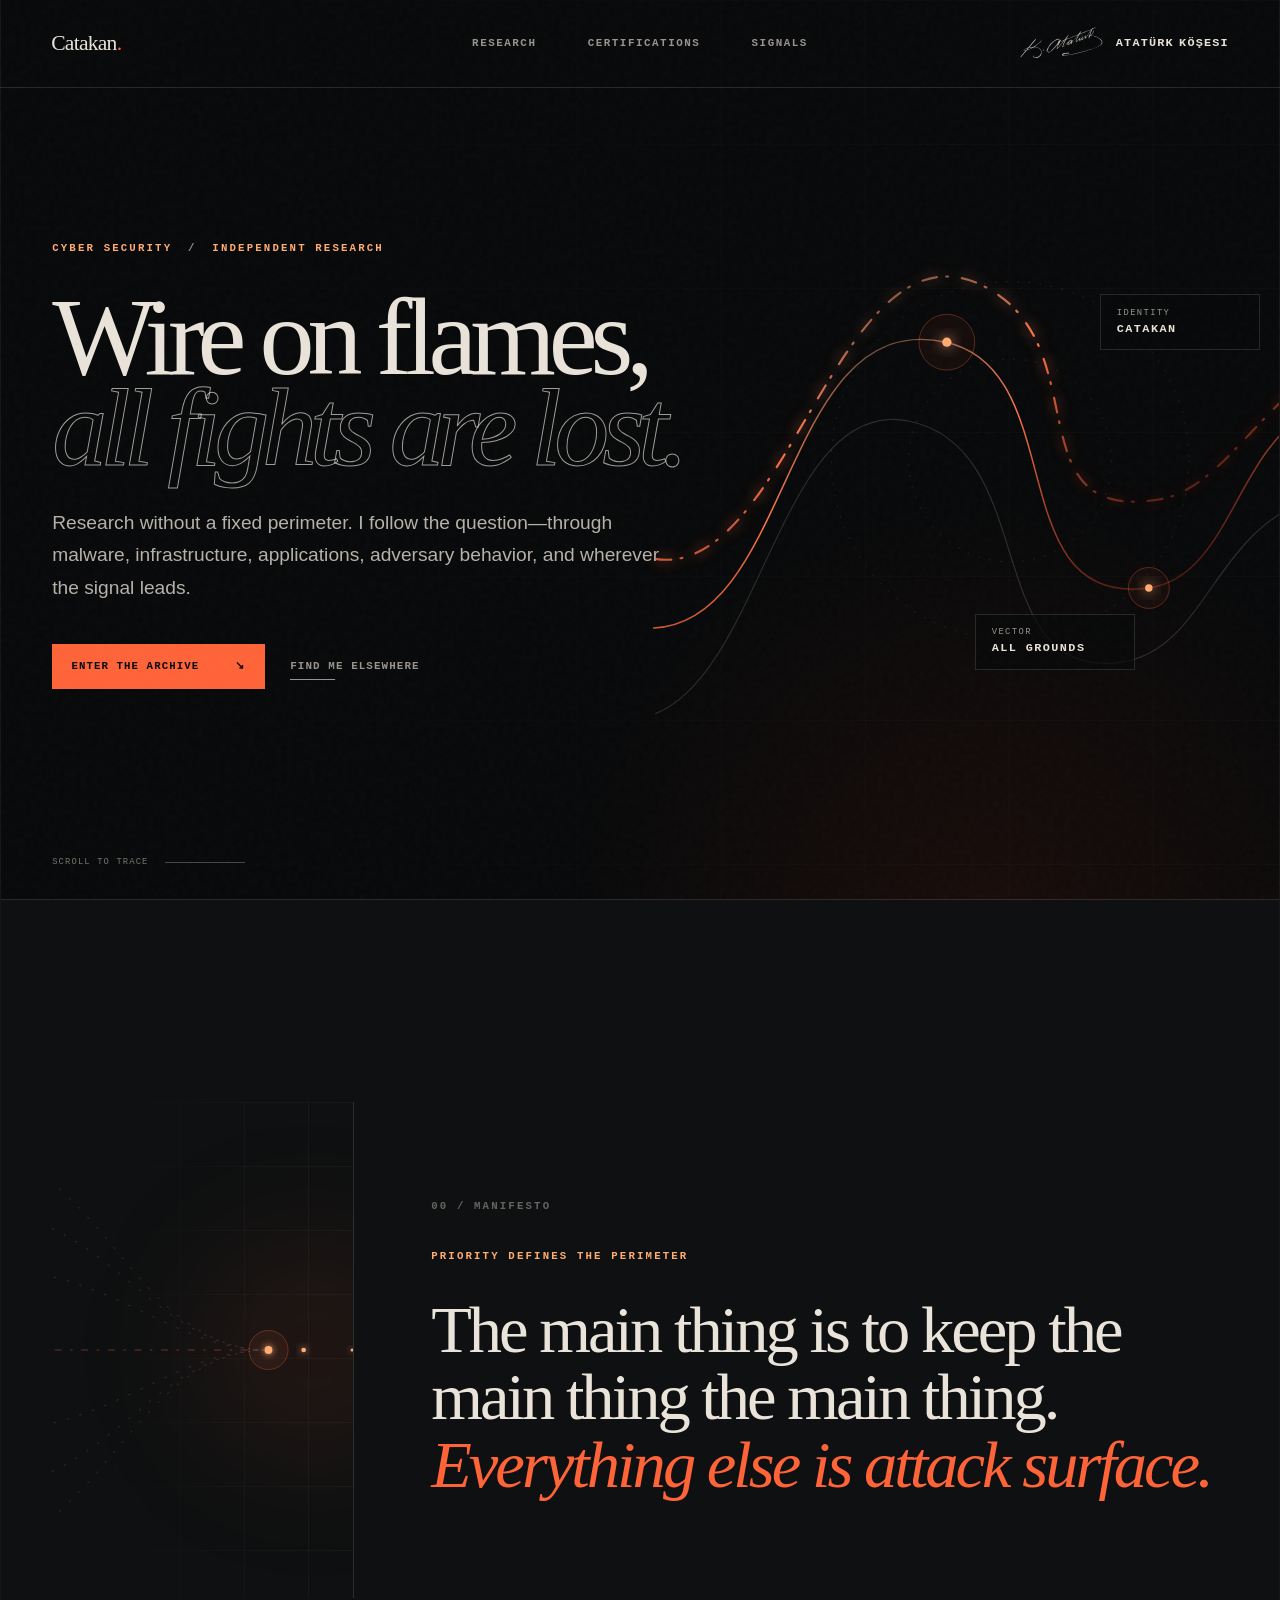
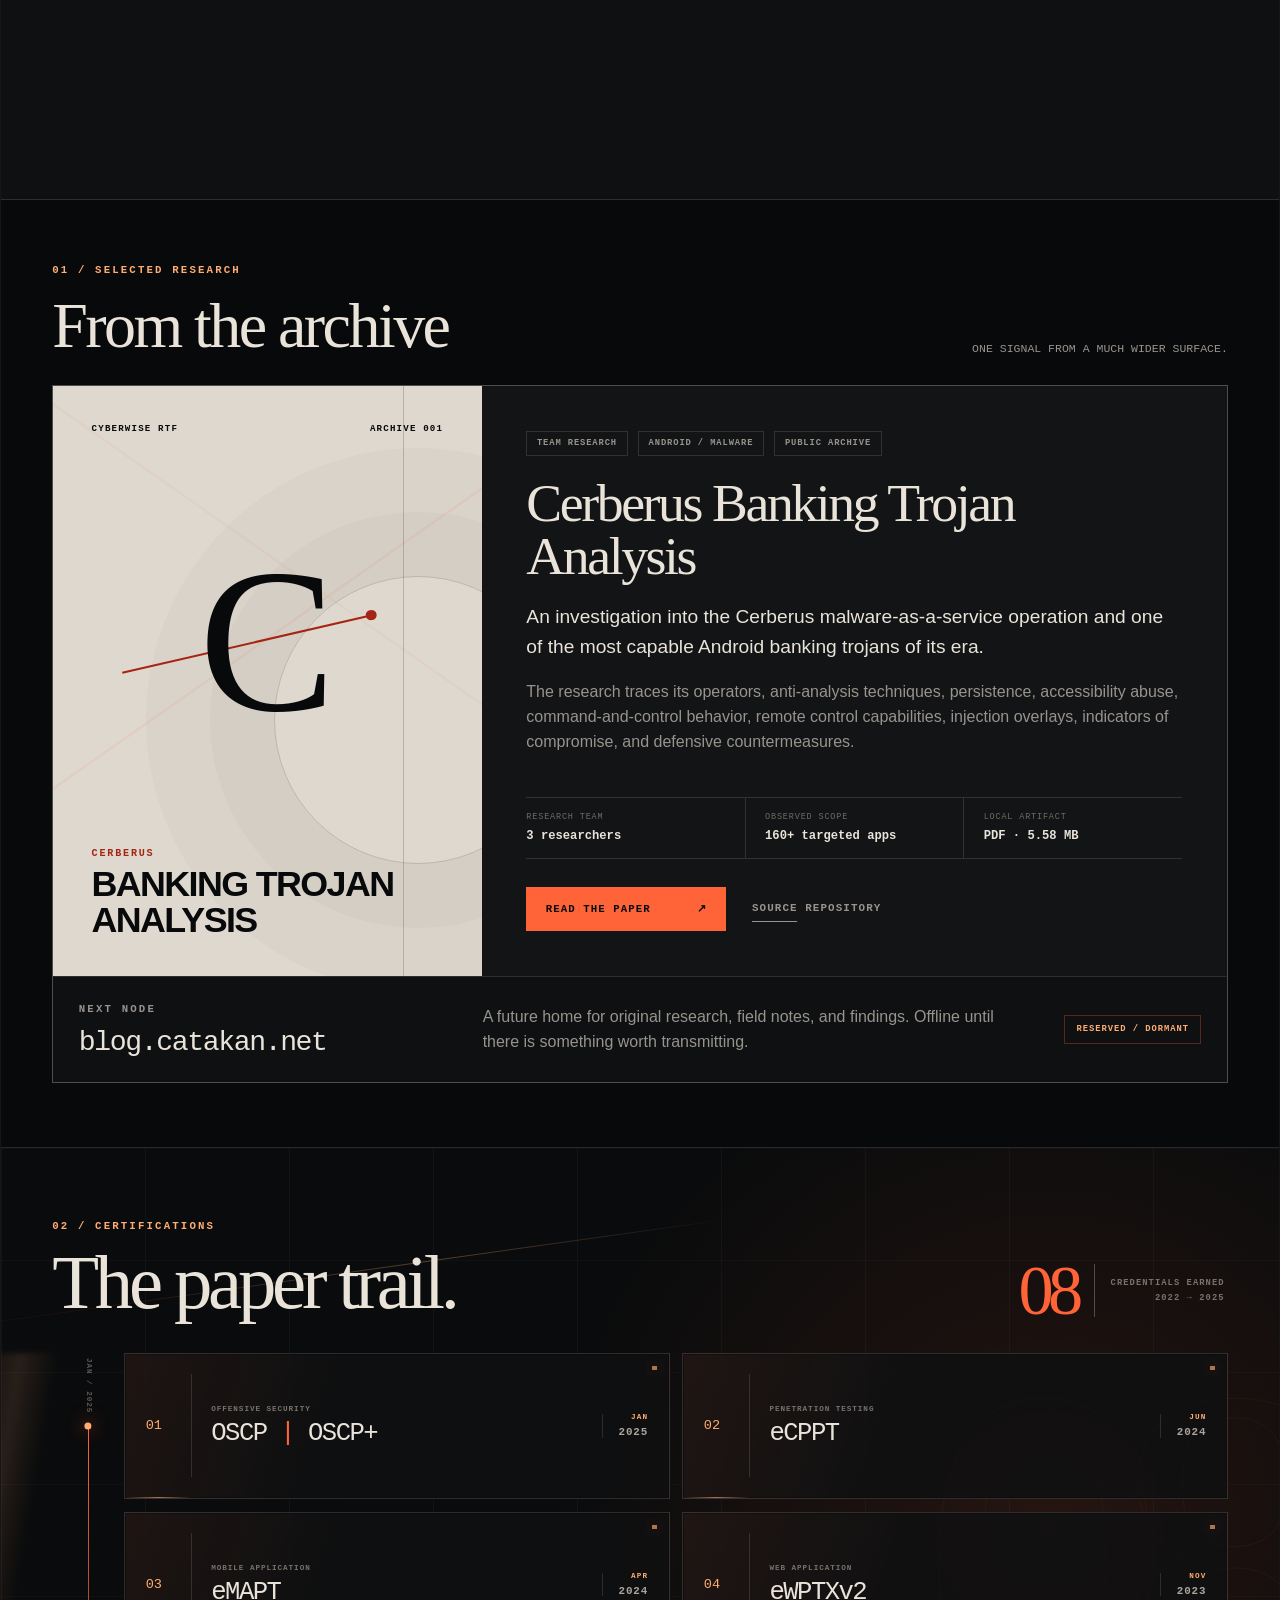
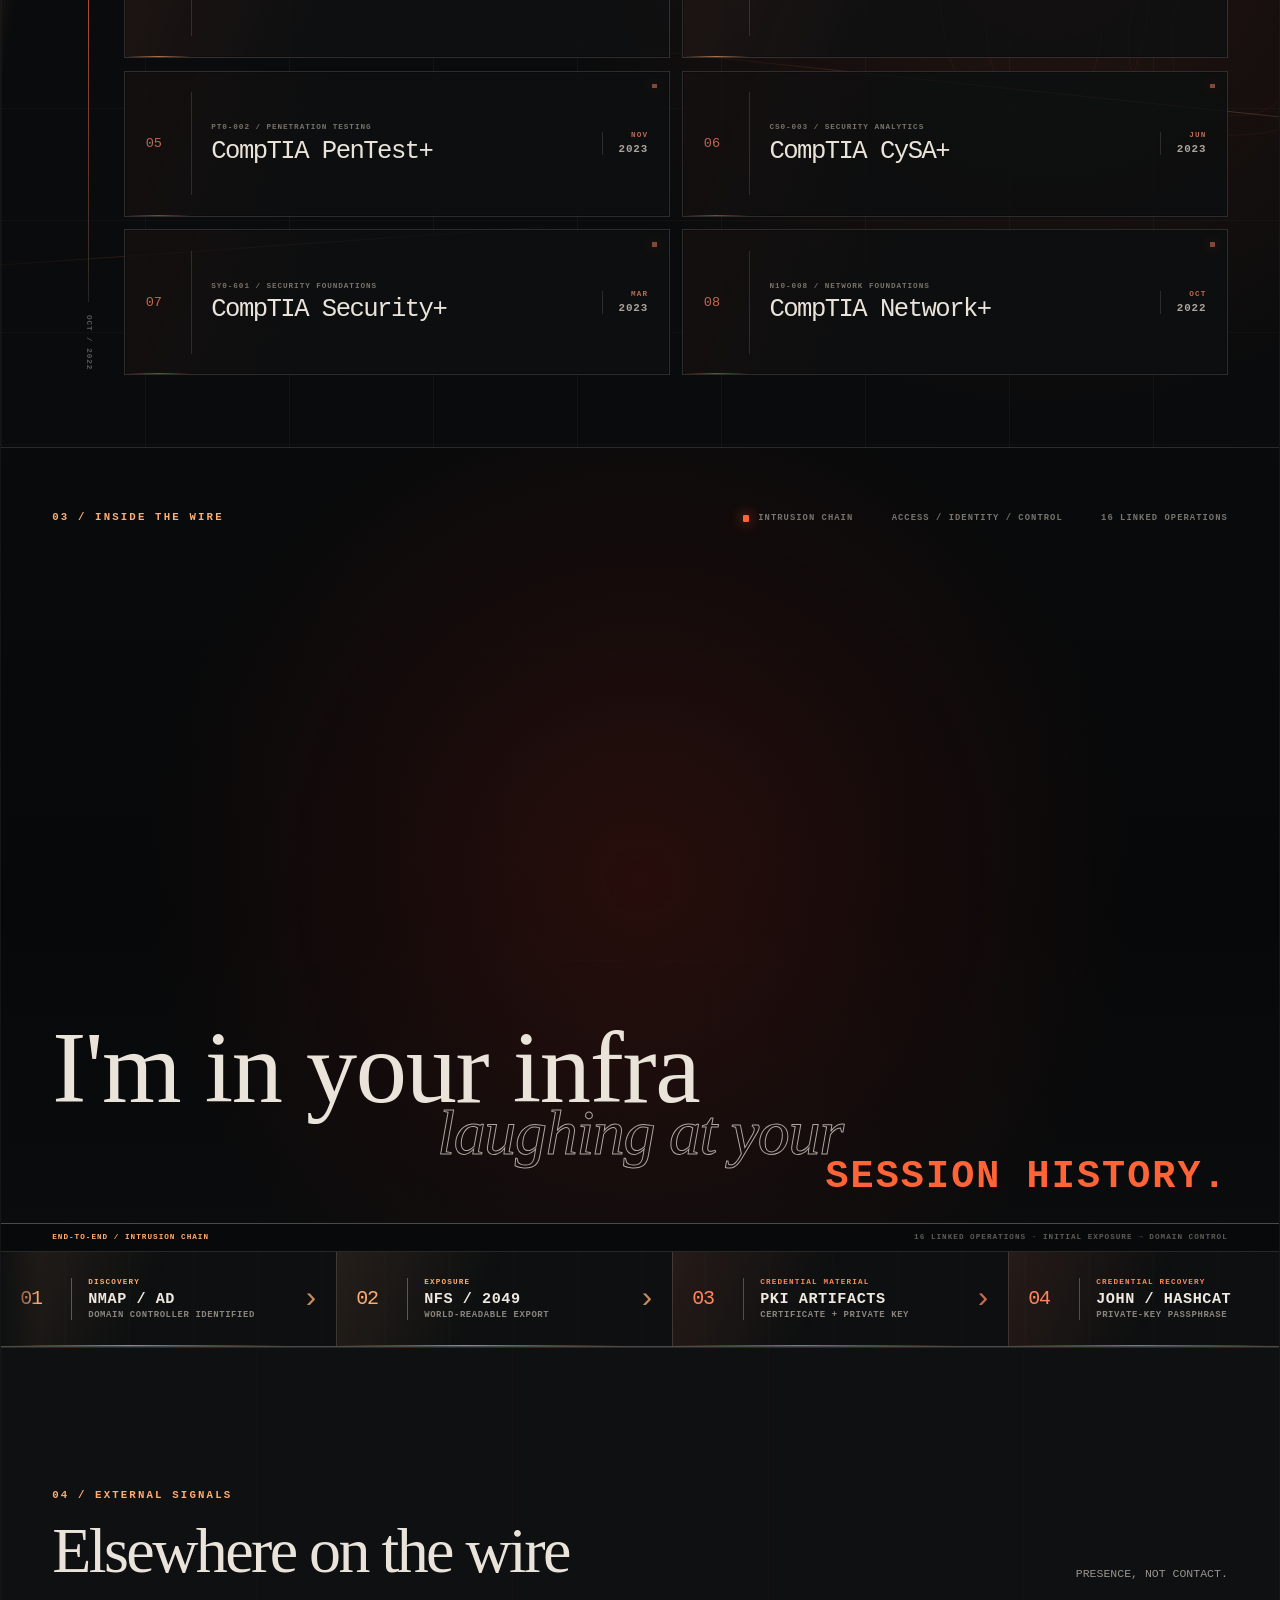
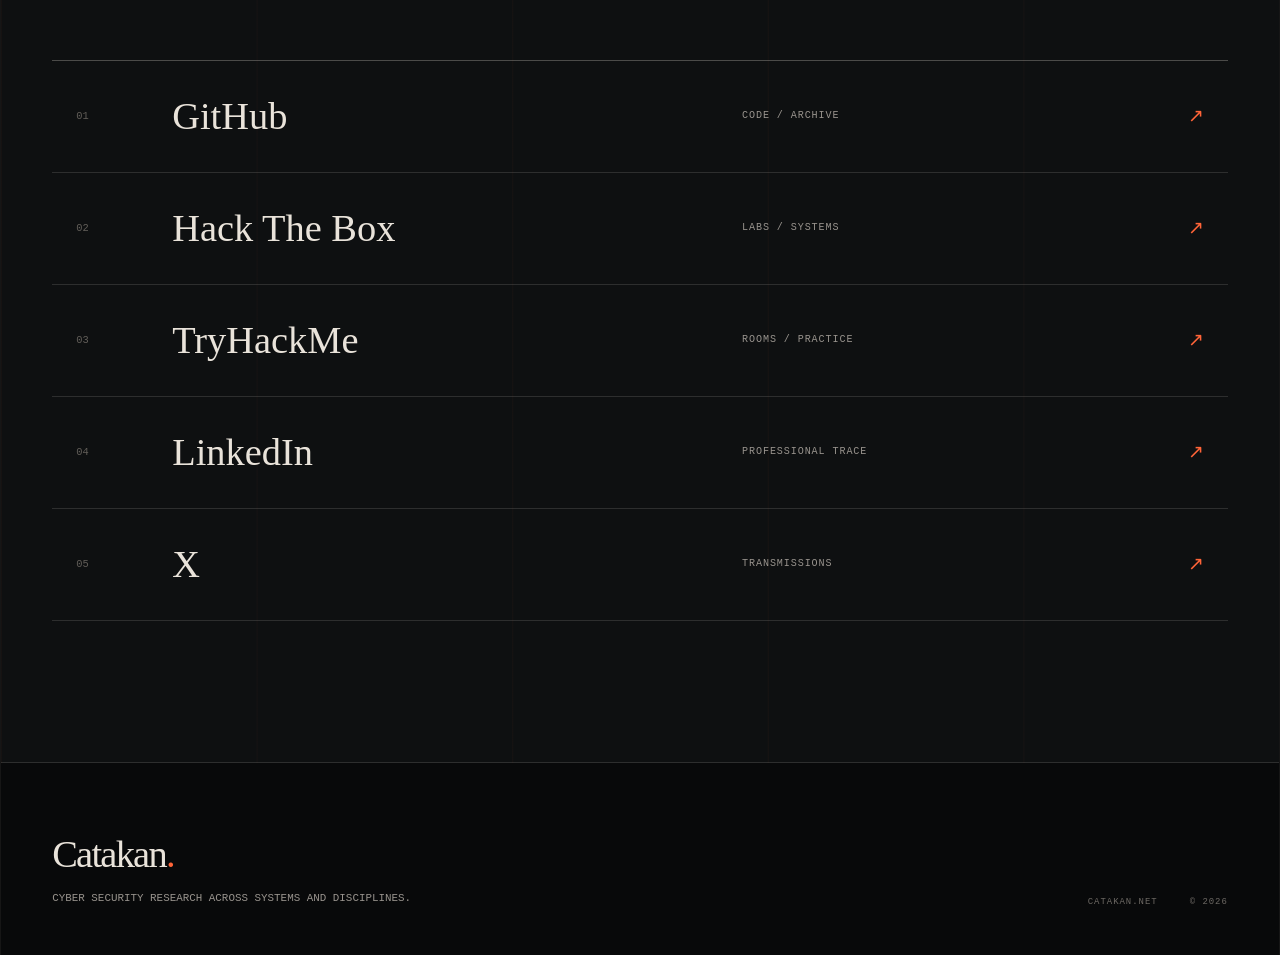
==== commit 5b485212: "feat: add certifications and security contact" ====
--- a/index.html
+++ b/index.html
@@ -38,6 +38,7 @@
 
         <nav class="site-nav" aria-label="Primary navigation">
           <a href="#research">Research</a>
+          <a href="#certifications">Certifications</a>
           <a href="#signals">Signals</a>
         </nav>
 
@@ -264,6 +265,105 @@
         </section>
 
         <section
+          class="certifications section-pad"
+          id="certifications"
+          aria-labelledby="certifications-title"
+          data-certifications
+        >
+          <div class="certification-traces" aria-hidden="true">
+            <span></span>
+            <span></span>
+            <span></span>
+          </div>
+
+          <header class="certifications-heading">
+            <div>
+              <p class="section-index">02 / CERTIFICATIONS</p>
+              <h2 id="certifications-title">The paper trail.</h2>
+            </div>
+            <div class="certification-total" aria-label="Eight certifications earned from 2022 through 2025">
+              <strong>08</strong>
+              <span>credentials earned<br>2022 → 2025</span>
+            </div>
+          </header>
+
+          <div class="certification-stage">
+            <div class="certification-axis" aria-hidden="true">
+              <span>JAN / 2025</span>
+              <i><b></b></i>
+              <span>OCT / 2022</span>
+            </div>
+
+            <ol class="certification-list">
+              <li class="certification-card">
+                <span class="certification-number" aria-hidden="true">01</span>
+                <div class="certification-copy">
+                  <span class="certification-domain">Offensive security</span>
+                  <h3>OSCP <span aria-hidden="true">|</span> OSCP+</h3>
+                </div>
+                <time datetime="2025-01" aria-label="January 2025"><span>JAN</span>2025</time>
+              </li>
+              <li class="certification-card">
+                <span class="certification-number" aria-hidden="true">02</span>
+                <div class="certification-copy">
+                  <span class="certification-domain">Penetration testing</span>
+                  <h3>eCPPT</h3>
+                </div>
+                <time datetime="2024-06" aria-label="June 2024"><span>JUN</span>2024</time>
+              </li>
+              <li class="certification-card">
+                <span class="certification-number" aria-hidden="true">03</span>
+                <div class="certification-copy">
+                  <span class="certification-domain">Mobile application</span>
+                  <h3>eMAPT</h3>
+                </div>
+                <time datetime="2024-04" aria-label="April 2024"><span>APR</span>2024</time>
+              </li>
+              <li class="certification-card">
+                <span class="certification-number" aria-hidden="true">04</span>
+                <div class="certification-copy">
+                  <span class="certification-domain">Web application</span>
+                  <h3>eWPTXv2</h3>
+                </div>
+                <time datetime="2023-11" aria-label="November 2023"><span>NOV</span>2023</time>
+              </li>
+              <li class="certification-card">
+                <span class="certification-number" aria-hidden="true">05</span>
+                <div class="certification-copy">
+                  <span class="certification-domain">PT0-002 / Penetration testing</span>
+                  <h3>CompTIA PenTest+</h3>
+                </div>
+                <time datetime="2023-11" aria-label="November 2023"><span>NOV</span>2023</time>
+              </li>
+              <li class="certification-card">
+                <span class="certification-number" aria-hidden="true">06</span>
+                <div class="certification-copy">
+                  <span class="certification-domain">CS0-003 / Security analytics</span>
+                  <h3>CompTIA CySA+</h3>
+                </div>
+                <time datetime="2023-06" aria-label="June 2023"><span>JUN</span>2023</time>
+              </li>
+              <li class="certification-card">
+                <span class="certification-number" aria-hidden="true">07</span>
+                <div class="certification-copy">
+                  <span class="certification-domain">SY0-601 / Security foundations</span>
+                  <h3>CompTIA Security+</h3>
+                </div>
+                <time datetime="2023-03" aria-label="March 2023"><span>MAR</span>2023</time>
+              </li>
+              <li class="certification-card">
+                <span class="certification-number" aria-hidden="true">08</span>
+                <div class="certification-copy">
+                  <span class="certification-domain">N10-008 / Network foundations</span>
+                  <h3>CompTIA Network+</h3>
+                </div>
+                <time datetime="2022-10" aria-label="October 2022"><span>OCT</span>2022</time>
+              </li>
+            </ol>
+          </div>
+        </section>
+
+        <section
           class="horsemen"
           id="inside-wire"
           aria-labelledby="horsemen-title"
@@ -274,7 +374,7 @@
           <div class="horsemen-orbit horsemen-orbit-inner" aria-hidden="true"></div>
 
           <header class="horsemen-header">
-            <p class="section-index">02 / INSIDE THE WIRE</p>
+            <p class="section-index">03 / INSIDE THE WIRE</p>
             <div class="case-readout" aria-label="End-to-end intrusion-chain context">
               <span><i aria-hidden="true"></i> Intrusion chain</span>
               <span>Access / identity / control</span>
@@ -348,7 +448,7 @@
           <section class="signals section-pad" id="signals" aria-labelledby="signals-title">
             <div class="section-heading">
               <div>
-                <p class="section-index">03 / EXTERNAL SIGNALS</p>
+                <p class="section-index">04 / EXTERNAL SIGNALS</p>
                 <h2 id="signals-title">Elsewhere on the wire</h2>
               </div>
               <p class="section-aside">Presence, not contact.</p>
--- a/styles.css
+++ b/styles.css
@@ -220,6 +220,7 @@
 .hero,
 .manifesto,
 .research,
+.certifications,
 .horsemen,
 .closing-page {
   scroll-snap-align: start;
@@ -897,6 +898,373 @@
   margin-top: 1.7rem;
 }
 
+.certifications {
+  position: relative;
+  display: grid;
+  grid-template-rows: auto minmax(0, 1fr);
+  gap: clamp(1.75rem, 4svh, 3.5rem);
+  min-height: 100svh;
+  padding-block: clamp(4.5rem, 7svh, 6rem);
+  background:
+    linear-gradient(90deg, rgba(233, 227, 218, 0.035) 1px, transparent 1px),
+    linear-gradient(rgba(233, 227, 218, 0.025) 1px, transparent 1px),
+    radial-gradient(circle at 82% 42%, rgba(255, 100, 56, 0.11), transparent 31rem),
+    #0a0b0c;
+  background-size: 9rem 100%, 100% 7rem, auto, auto;
+  isolation: isolate;
+  overflow: hidden;
+}
+
+.certifications::after {
+  position: absolute;
+  top: 46%;
+  right: -0.04em;
+  z-index: -1;
+  color: transparent;
+  content: "08";
+  font: 400 clamp(18rem, 39vw, 35rem)/0.7 var(--display);
+  letter-spacing: -0.12em;
+  opacity: 0.17;
+  transform: translateY(-50%);
+  -webkit-text-stroke: 1px rgba(255, 100, 56, 0.38);
+}
+
+.certification-traces {
+  position: absolute;
+  inset: 0;
+  z-index: -1;
+  pointer-events: none;
+  opacity: 0.46;
+}
+
+.certification-traces span {
+  position: absolute;
+  left: -14%;
+  width: 72%;
+  height: 1px;
+  background: linear-gradient(90deg, transparent, rgba(255, 100, 56, 0.18), rgba(255, 172, 115, 0.7), transparent);
+  transform: rotate(-8deg);
+  transform-origin: left;
+}
+
+.certification-traces span::after {
+  position: absolute;
+  top: 50%;
+  left: 0;
+  width: 0.38rem;
+  aspect-ratio: 1;
+  border-radius: 50%;
+  background: var(--ember-hot);
+  box-shadow: 0 0 1rem rgba(255, 100, 56, 0.85);
+  content: "";
+  opacity: 0;
+  transform: translate(-50%, -50%);
+}
+
+.certification-traces span:nth-child(1) {
+  top: 22%;
+}
+
+.certification-traces span:nth-child(2) {
+  top: 53%;
+  left: 32%;
+  width: 82%;
+  transform: rotate(6deg);
+}
+
+.certification-traces span:nth-child(3) {
+  top: 81%;
+  width: 58%;
+  transform: rotate(-4deg);
+}
+
+.certifications.is-active .certification-traces span::after {
+  animation: certification-packet 7s ease-in-out infinite;
+}
+
+.certifications.is-active .certification-traces span:nth-child(2)::after {
+  animation-delay: -3.4s;
+  animation-duration: 9s;
+}
+
+.certifications.is-active .certification-traces span:nth-child(3)::after {
+  animation-delay: -5.2s;
+  animation-duration: 8s;
+}
+
+.certifications-heading {
+  position: relative;
+  z-index: 2;
+  display: flex;
+  gap: 2rem;
+  align-items: end;
+  justify-content: space-between;
+}
+
+.certifications-heading h2 {
+  margin: 0.85rem 0 0;
+  font-family: var(--display);
+  font-size: clamp(3.6rem, 6vw, 6.5rem);
+  font-weight: 400;
+  line-height: 0.9;
+  letter-spacing: -0.055em;
+}
+
+.certification-total {
+  display: flex;
+  gap: 1rem;
+  align-items: center;
+  padding-right: 0.2rem;
+  color: #77726c;
+  font: 650 0.55rem/1.6 var(--mono);
+  letter-spacing: 0.12em;
+  text-align: right;
+  text-transform: uppercase;
+}
+
+.certification-total strong {
+  padding-right: 1rem;
+  border-right: 1px solid var(--line-strong);
+  color: var(--ember);
+  font: 400 clamp(3.8rem, 5.5vw, 5.8rem)/0.75 var(--display);
+  letter-spacing: -0.08em;
+}
+
+.certification-stage {
+  position: relative;
+  display: grid;
+  grid-template-columns: 4.5rem minmax(0, 1fr);
+  width: 100%;
+  height: 100%;
+  max-height: 42rem;
+  min-height: 0;
+  margin: auto;
+}
+
+.certification-stage::after {
+  position: absolute;
+  top: 0;
+  bottom: 0;
+  left: -10rem;
+  z-index: 3;
+  width: 7rem;
+  background: linear-gradient(90deg, transparent, rgba(255, 100, 56, 0.035), rgba(255, 172, 115, 0.12), transparent);
+  content: "";
+  filter: blur(0.15rem);
+  pointer-events: none;
+  transform: skewX(-10deg);
+}
+
+.certifications.is-active .certification-stage::after {
+  animation: certification-scan 10s ease-in-out 1.5s infinite;
+}
+
+.certification-axis {
+  display: flex;
+  flex-direction: column;
+  gap: 0.8rem;
+  align-items: center;
+  padding-block: 0.3rem;
+  color: #5c5853;
+  font: 650 0.48rem/1 var(--mono);
+  letter-spacing: 0.12em;
+  text-transform: uppercase;
+}
+
+.certification-axis span {
+  white-space: nowrap;
+  writing-mode: vertical-rl;
+}
+
+.certification-axis i {
+  position: relative;
+  flex: 1;
+  width: 1px;
+  min-height: 5rem;
+  background: linear-gradient(var(--ember), rgba(233, 227, 218, 0.12));
+}
+
+.certification-axis b {
+  position: absolute;
+  top: 0;
+  left: 50%;
+  width: 0.45rem;
+  aspect-ratio: 1;
+  border-radius: 50%;
+  background: var(--ember-hot);
+  box-shadow: 0 0 1.1rem rgba(255, 100, 56, 0.9);
+  transform: translate(-50%, -50%);
+}
+
+.certifications.is-active .certification-axis b {
+  animation: certification-axis 5.5s ease-in-out infinite;
+}
+
+.certification-list {
+  position: relative;
+  z-index: 2;
+  display: grid;
+  grid-template-columns: repeat(2, minmax(0, 1fr));
+  grid-template-rows: repeat(4, minmax(0, 1fr));
+  gap: clamp(0.55rem, 1vw, 0.9rem);
+  min-width: 0;
+  min-height: 0;
+  margin: 0;
+  padding: 0;
+  list-style: none;
+}
+
+.certification-card {
+  --cert-accent: var(--ember-hot);
+  position: relative;
+  display: grid;
+  grid-template-columns: 2.9rem minmax(0, 1fr) auto;
+  gap: clamp(0.85rem, 1.5vw, 1.5rem);
+  align-items: center;
+  min-width: 0;
+  padding: clamp(1rem, 1.6vw, 1.5rem);
+  border: 1px solid var(--line);
+  background:
+    linear-gradient(110deg, rgba(255, 100, 56, 0.07), transparent 38%),
+    rgba(15, 17, 18, 0.82);
+  box-shadow: inset 0 0 0 1px rgba(8, 9, 10, 0.5);
+  opacity: 0;
+  overflow: hidden;
+  transform: translateY(1.75rem);
+  transition:
+    border-color 220ms ease,
+    background 220ms ease,
+    opacity 700ms ease,
+    transform 850ms cubic-bezier(0.16, 0.78, 0.2, 1);
+}
+
+.certification-card:nth-child(n + 5) {
+  --cert-accent: #bd6950;
+  background:
+    linear-gradient(110deg, rgba(166, 36, 20, 0.055), transparent 38%),
+    rgba(13, 15, 16, 0.84);
+}
+
+.certification-card::before {
+  position: absolute;
+  right: 0;
+  bottom: 0;
+  left: 0;
+  height: 1px;
+  background: linear-gradient(90deg, transparent, var(--cert-accent), transparent 82%);
+  content: "";
+  opacity: 0.64;
+  transform: scaleX(0.15);
+  transform-origin: left;
+  transition: transform 500ms ease;
+}
+
+.certification-card::after {
+  position: absolute;
+  top: 0.75rem;
+  right: 0.75rem;
+  width: 0.28rem;
+  aspect-ratio: 1;
+  background: var(--cert-accent);
+  box-shadow: 0 0 0.8rem rgba(255, 100, 56, 0.55);
+  content: "";
+  opacity: 0.65;
+}
+
+.certifications.is-active .certification-card {
+  opacity: 1;
+  transform: none;
+}
+
+.certification-card:nth-child(2) {
+  transition-delay: 80ms;
+}
+
+.certification-card:nth-child(3) {
+  transition-delay: 160ms;
+}
+
+.certification-card:nth-child(4) {
+  transition-delay: 240ms;
+}
+
+.certification-card:nth-child(5) {
+  transition-delay: 320ms;
+}
+
+.certification-card:nth-child(6) {
+  transition-delay: 400ms;
+}
+
+.certification-card:nth-child(7) {
+  transition-delay: 480ms;
+}
+
+.certification-card:nth-child(8) {
+  transition-delay: 560ms;
+}
+
+.certification-card:hover {
+  border-color: rgba(255, 100, 56, 0.4);
+  background:
+    linear-gradient(110deg, rgba(255, 100, 56, 0.13), transparent 44%),
+    rgba(19, 21, 22, 0.94);
+}
+
+.certification-card:hover::before {
+  transform: scaleX(1);
+}
+
+.certification-number {
+  align-self: stretch;
+  display: grid;
+  align-items: center;
+  border-right: 1px solid var(--line);
+  color: var(--cert-accent);
+  font: 500 clamp(0.85rem, 1vw, 1.05rem)/1 var(--mono);
+}
+
+.certification-copy {
+  min-width: 0;
+}
+
+.certification-domain {
+  display: block;
+  margin-bottom: 0.42rem;
+  color: #77726c;
+  font: 650 0.48rem/1.2 var(--mono);
+  letter-spacing: 0.12em;
+  text-transform: uppercase;
+}
+
+.certification-card h3 {
+  margin: 0;
+  font: 500 clamp(1.35rem, 2vw, 2rem)/1 var(--mono);
+  letter-spacing: -0.06em;
+  white-space: nowrap;
+}
+
+.certification-card h3 span {
+  color: var(--ember);
+}
+
+.certification-card time {
+  display: grid;
+  gap: 0.3rem;
+  justify-items: end;
+  padding-left: 1rem;
+  border-left: 1px solid var(--line);
+  color: #aaa49c;
+  font: 650 0.68rem/1 var(--mono);
+  letter-spacing: 0.08em;
+}
+
+.certification-card time span {
+  color: var(--cert-accent);
+  font-size: 0.48rem;
+  letter-spacing: 0.14em;
+}
+
 .horsemen {
   position: relative;
   display: grid;
@@ -1504,6 +1872,63 @@
   }
 }
 
+@keyframes certification-packet {
+  0%,
+  12% {
+    left: 0;
+    opacity: 0;
+  }
+
+  22%,
+  76% {
+    opacity: 1;
+  }
+
+  88%,
+  100% {
+    left: 100%;
+    opacity: 0;
+  }
+}
+
+@keyframes certification-axis {
+  0%,
+  8% {
+    top: 0;
+    opacity: 0;
+  }
+
+  18%,
+  82% {
+    opacity: 1;
+  }
+
+  92%,
+  100% {
+    top: 100%;
+    opacity: 0;
+  }
+}
+
+@keyframes certification-scan {
+  0%,
+  16% {
+    left: -10rem;
+    opacity: 0;
+  }
+
+  24%,
+  72% {
+    opacity: 1;
+  }
+
+  84%,
+  100% {
+    left: calc(100% + 10rem);
+    opacity: 0;
+  }
+}
+
 @keyframes horsemen-orbit {
   to {
     transform: translate(-50%, -50%) rotate(360deg);
@@ -1570,6 +1995,37 @@
 }
 
 @media (min-width: 1800px) and (min-height: 1200px) {
+  .certifications-heading h2 {
+    font-size: 7.5rem;
+  }
+
+  .certification-total strong {
+    font-size: 6.5rem;
+  }
+
+  .certification-stage {
+    grid-template-columns: 5.5rem minmax(0, 1fr);
+    max-height: 64rem;
+  }
+
+  .certification-card {
+    grid-template-columns: 3.5rem minmax(0, 1fr) auto;
+    padding: clamp(1.5rem, 1.8vw, 2.25rem);
+  }
+
+  .certification-card h3 {
+    font-size: clamp(1.8rem, 1.5vw, 2.25rem);
+  }
+
+  .certification-domain,
+  .certification-card time span {
+    font-size: 0.58rem;
+  }
+
+  .certification-card time {
+    font-size: 0.78rem;
+  }
+
   .horsemen {
     padding-top: 7rem;
   }
@@ -1676,6 +2132,24 @@
   .node-state {
     justify-self: start;
   }
+
+  .certification-stage {
+    grid-template-columns: 3.5rem minmax(0, 1fr);
+  }
+
+  .certification-card {
+    grid-template-columns: 2.4rem minmax(0, 1fr) auto;
+    gap: 0.8rem;
+    padding: 1rem;
+  }
+
+  .certification-card h3 {
+    font-size: clamp(1.1rem, 2.4vw, 1.5rem);
+  }
+
+  .certification-domain {
+    font-size: 0.43rem;
+  }
 }
 
 @media (max-width: 720px) {
@@ -1782,6 +2256,34 @@
   .research {
     justify-content: flex-start;
     padding-block: 6rem 4rem;
+  }
+
+  .certifications {
+    gap: 1.25rem;
+    min-height: max(100svh, 46rem);
+    padding-block: 4rem 2.5rem;
+  }
+
+  .certifications-heading h2 {
+    font-size: clamp(3rem, 12vw, 4.2rem);
+  }
+
+  .certification-total {
+    gap: 0.7rem;
+    font-size: 0.46rem;
+  }
+
+  .certification-total strong {
+    padding-right: 0.7rem;
+    font-size: 3.5rem;
+  }
+
+  .certification-stage {
+    grid-template-columns: minmax(0, 1fr);
+  }
+
+  .certification-axis {
+    display: none;
   }
 
   .horsemen {
@@ -1916,6 +2418,76 @@
   }
 }
 
+@media (max-width: 520px) {
+  .certifications {
+    min-height: max(100svh, 44rem);
+  }
+
+  .certifications-heading {
+    align-items: center;
+  }
+
+  .certification-total span {
+    display: none;
+  }
+
+  .certification-total strong {
+    padding-right: 0;
+    border-right: 0;
+    font-size: 3.2rem;
+  }
+
+  .certification-stage {
+    max-height: 34rem;
+  }
+
+  .certification-list {
+    gap: 0.45rem;
+  }
+
+  .certification-card {
+    grid-template-columns: 1.8rem minmax(0, 1fr);
+    gap: 0.65rem;
+    padding: 0.75rem 1.3rem 0.75rem 0.7rem;
+  }
+
+  .certification-number {
+    font-size: 0.72rem;
+  }
+
+  .certification-domain {
+    margin-bottom: 0.28rem;
+    font-size: 0.39rem;
+    letter-spacing: 0.08em;
+  }
+
+  .certification-card h3 {
+    padding-right: 0.25rem;
+    font-size: clamp(0.92rem, 4.4vw, 1.1rem);
+    white-space: normal;
+  }
+
+  .certification-card time {
+    position: absolute;
+    right: 0.55rem;
+    bottom: 0.42rem;
+    display: flex;
+    gap: 0.3rem;
+    padding-left: 0;
+    border-left: 0;
+    font-size: 0.46rem;
+  }
+
+  .certification-card time span {
+    font-size: inherit;
+  }
+
+  .certification-card::after {
+    top: 0.5rem;
+    right: 0.5rem;
+  }
+}
+
 @media (prefers-reduced-motion: reduce) {
   html {
     scroll-behavior: auto;
@@ -1934,7 +2506,8 @@
   .horsemen-art,
   .horsemen.is-active .horsemen-art,
   .horsemen-line,
-  .horsemen-orbit {
+  .horsemen-orbit,
+  .certification-card {
     opacity: 1;
     clip-path: none;
     animation: none !important;
@@ -1947,6 +2520,16 @@
 
   .horsemen-line {
     transform: none;
+  }
+
+  .certification-card {
+    transform: none;
+  }
+
+  .certification-traces span::after,
+  .certification-axis b,
+  .certification-stage::after {
+    display: none;
   }
 
   .horsemen-image-shell::before,
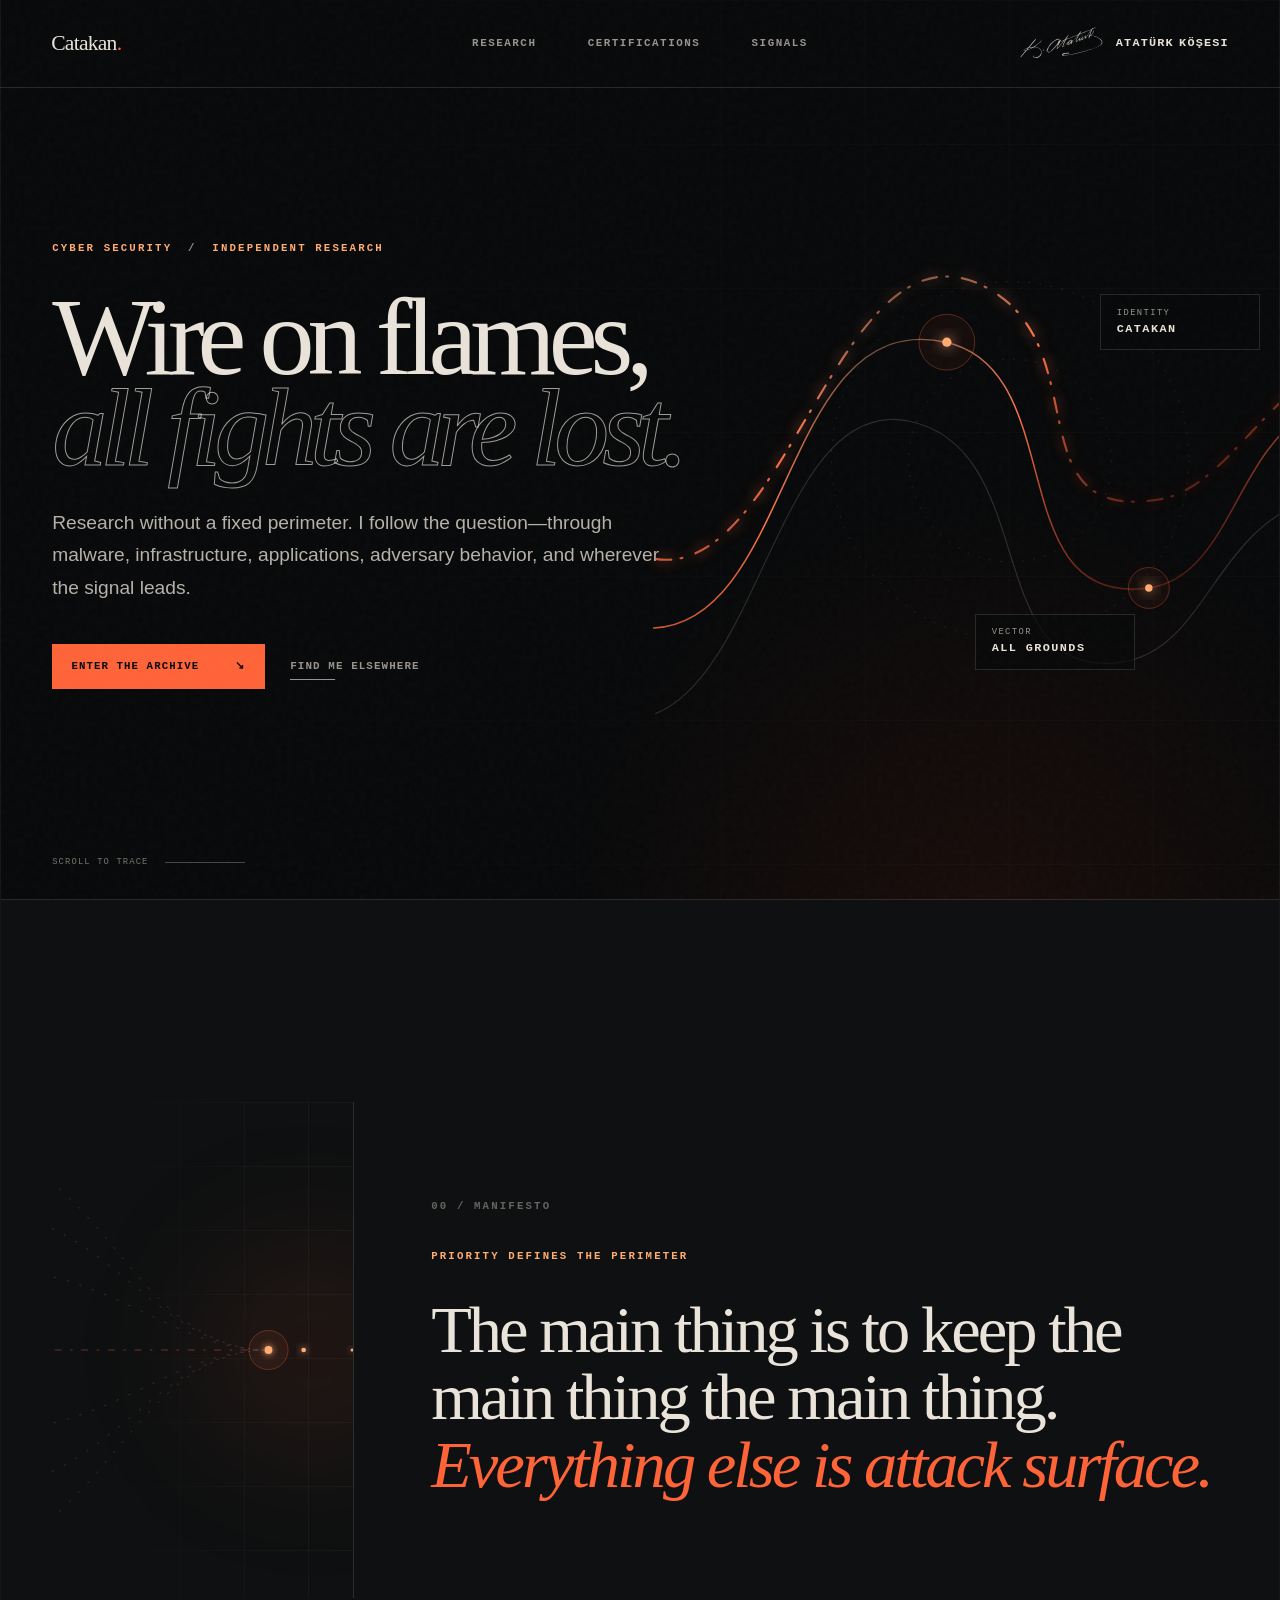
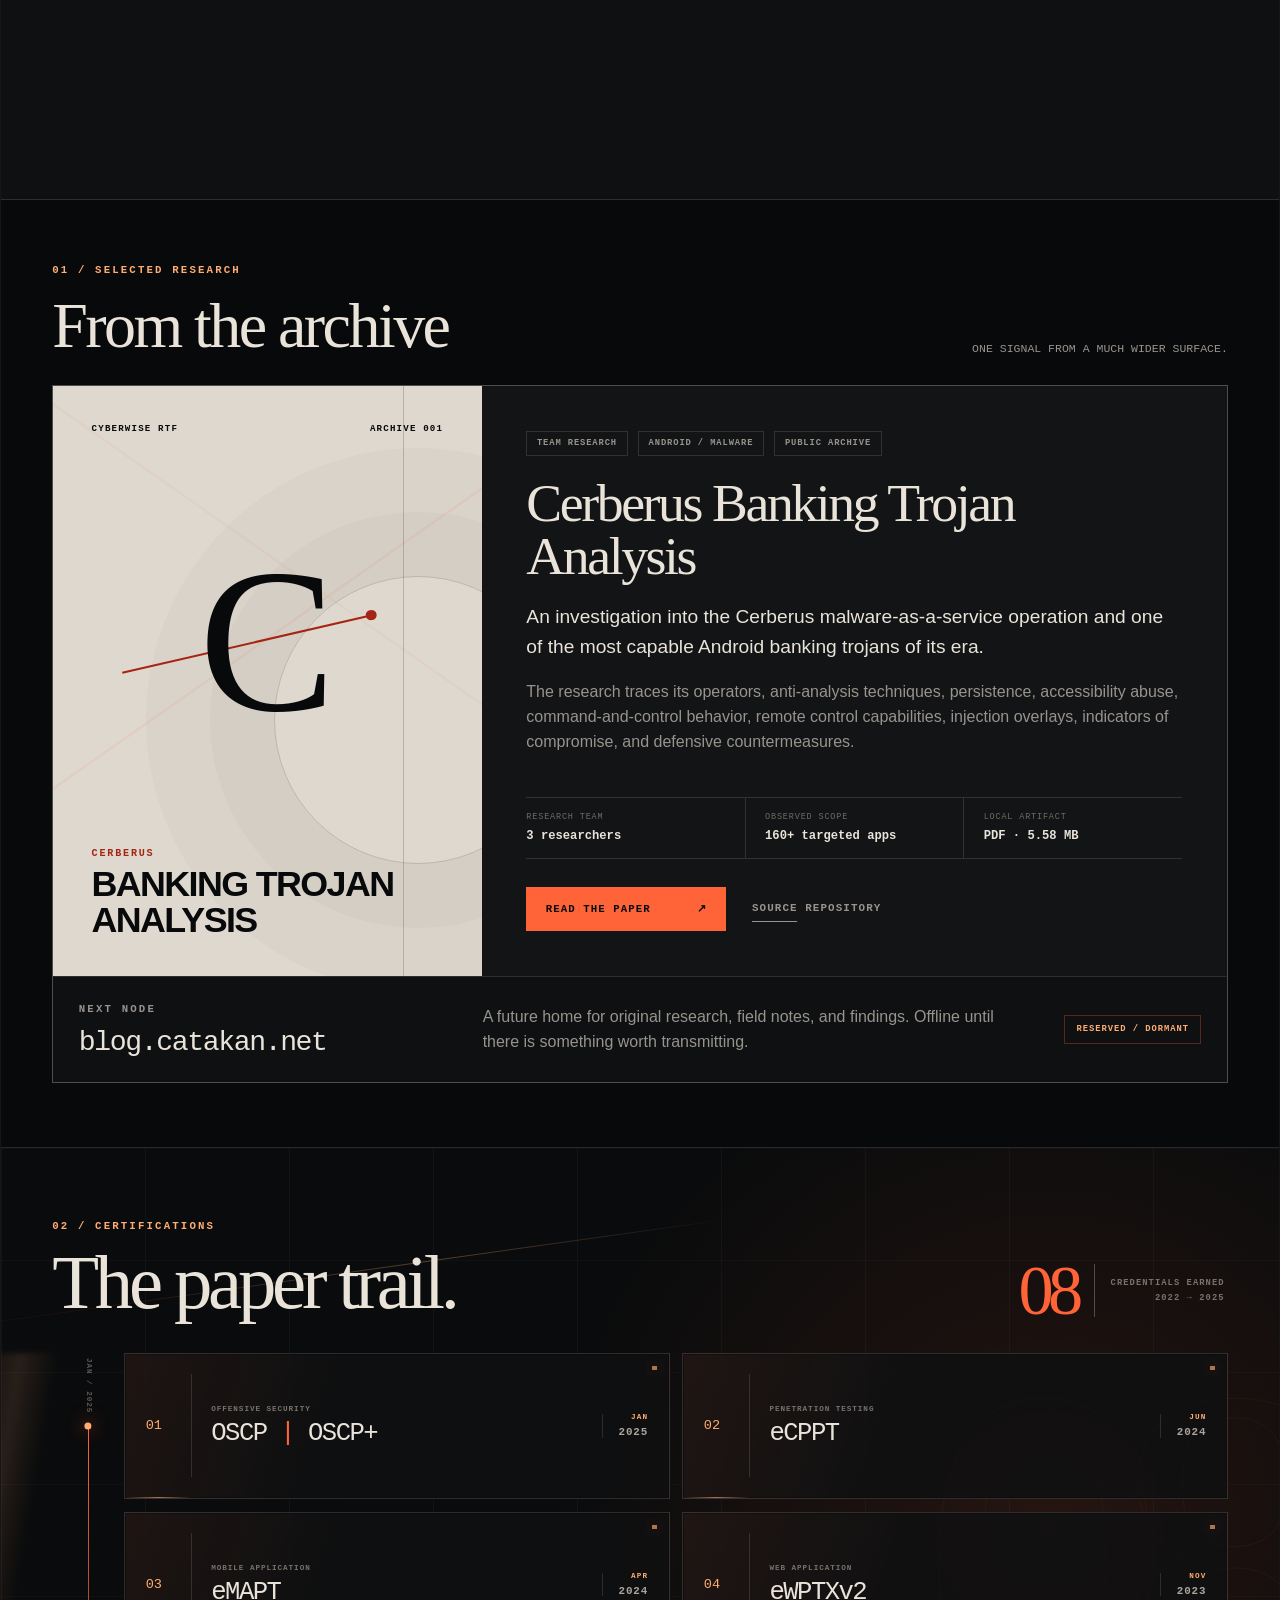
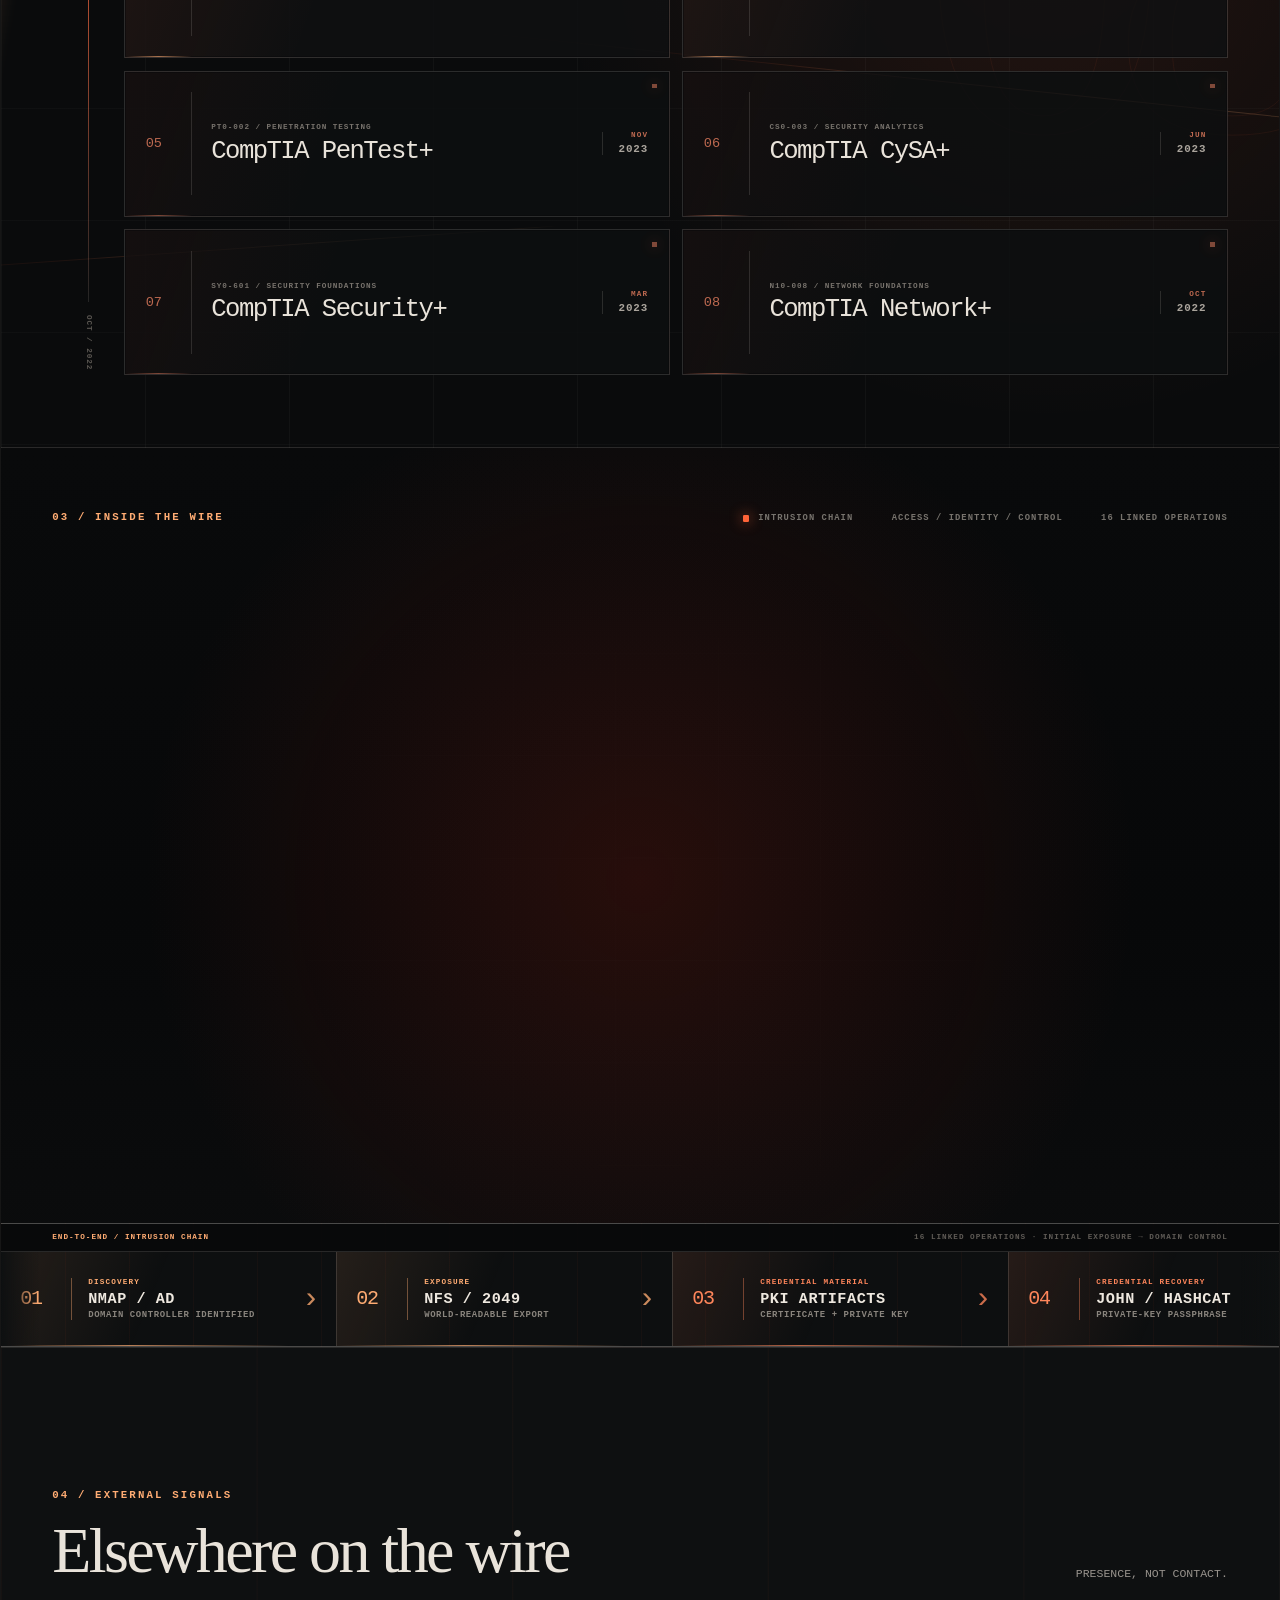
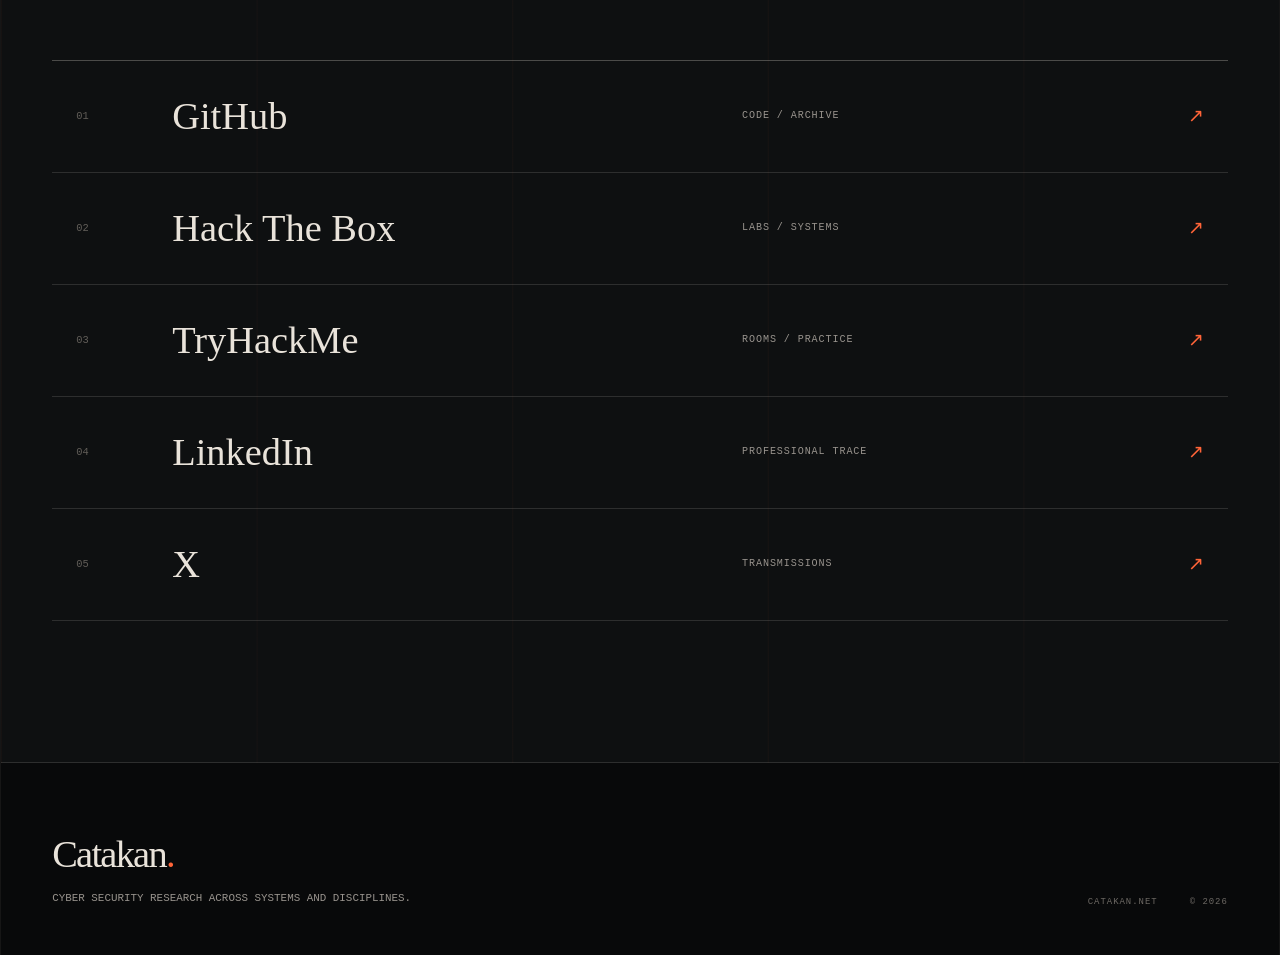
==== commit c8f448ab: "feat: add Cloudflare web analytics" ====
--- a/index.html
+++ b/index.html
@@ -526,5 +526,13 @@
         </div>
       </main>
     </div>
+
+    <!-- Cloudflare Web Analytics -->
+    <script
+      type="module"
+      src="https://static.cloudflareinsights.com/beacon.min.js"
+      data-cf-beacon='{"token":"1abf451ab2354378adbcb99709777211"}'
+    ></script>
+    <!-- End Cloudflare Web Analytics -->
   </body>
 </html>
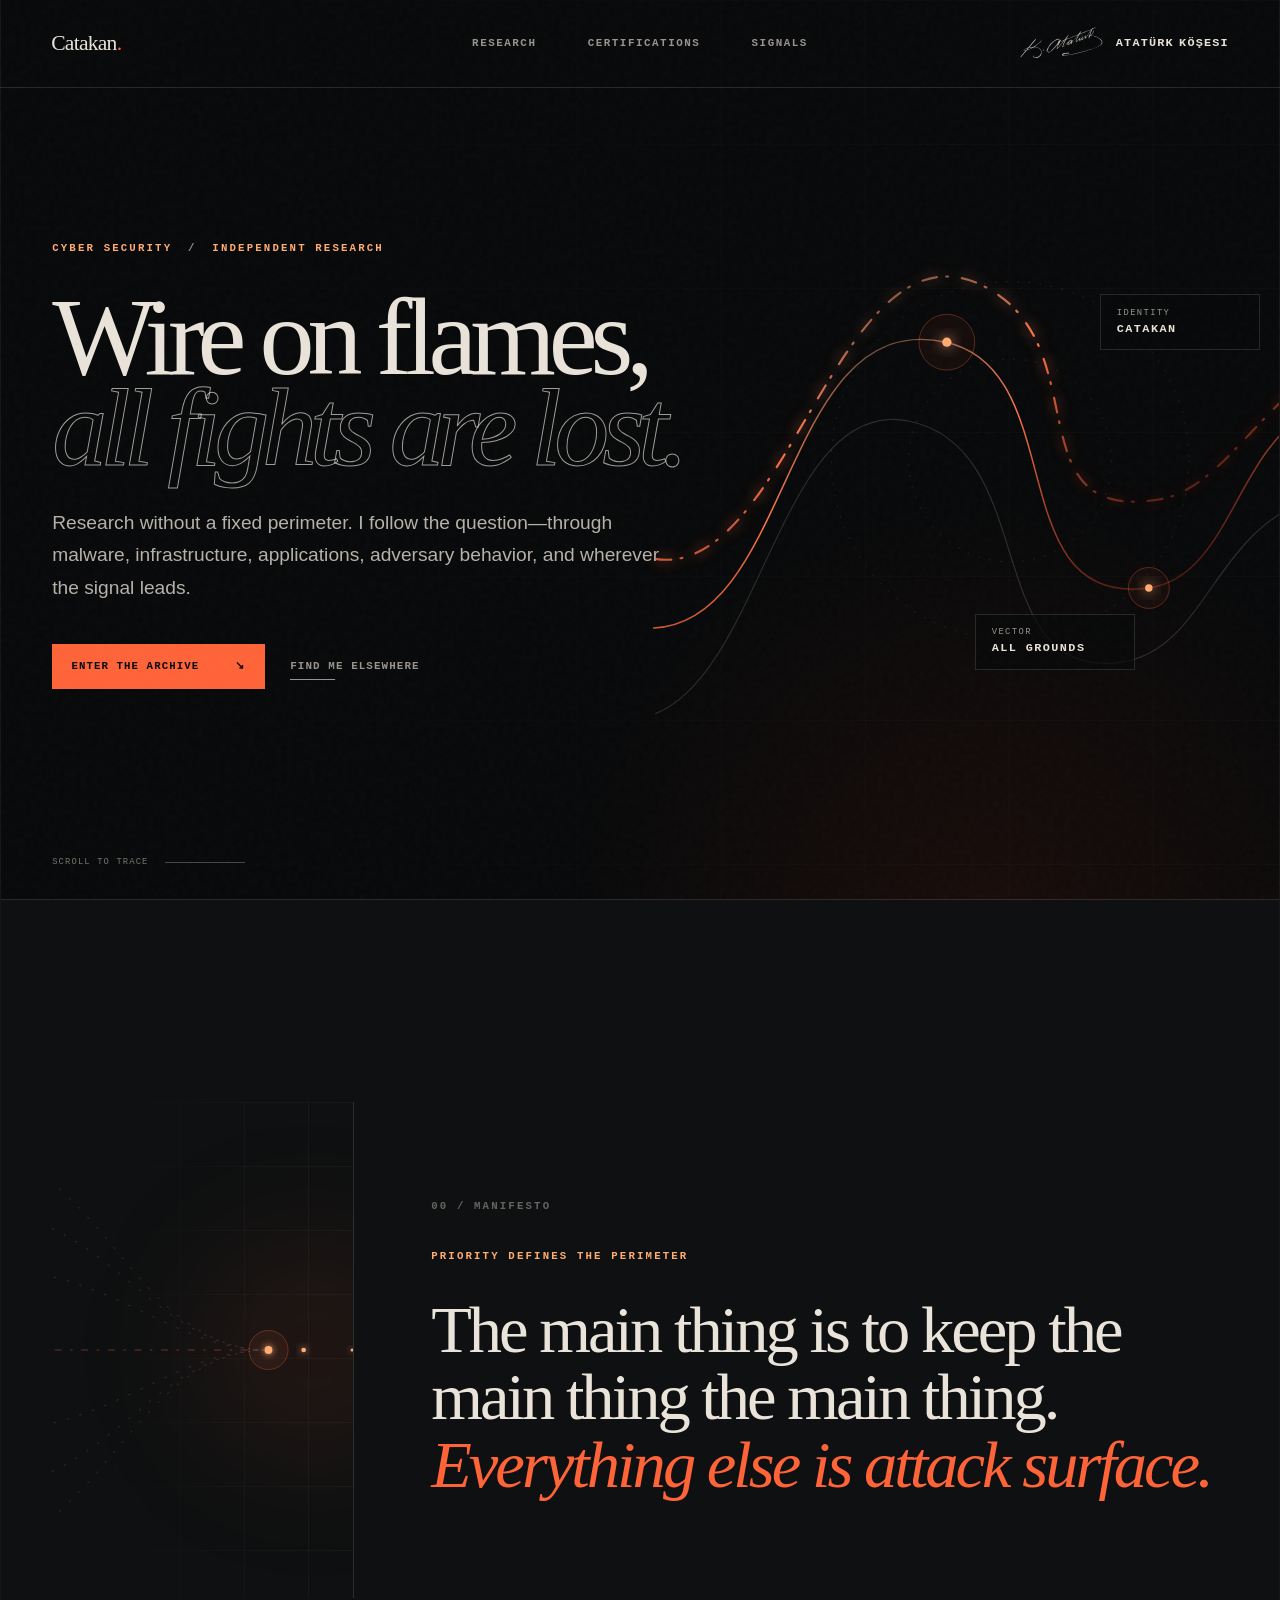
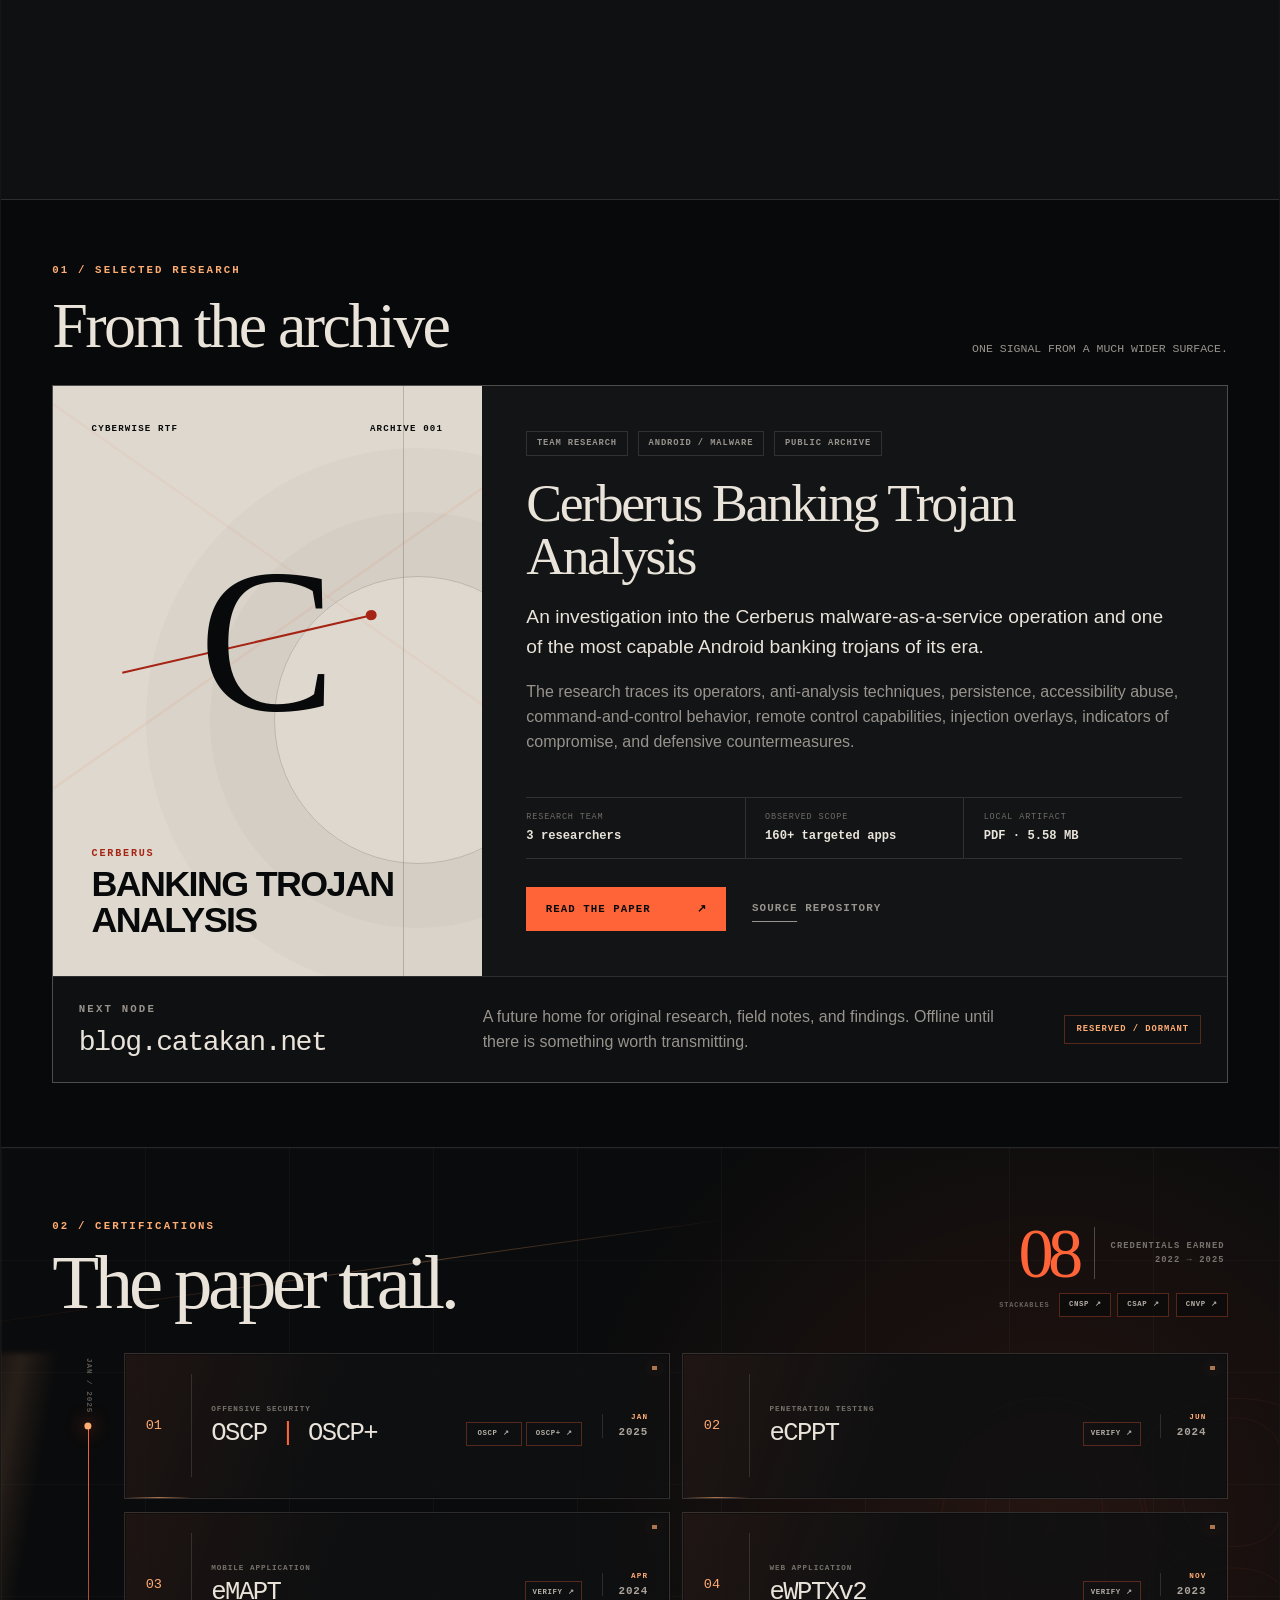
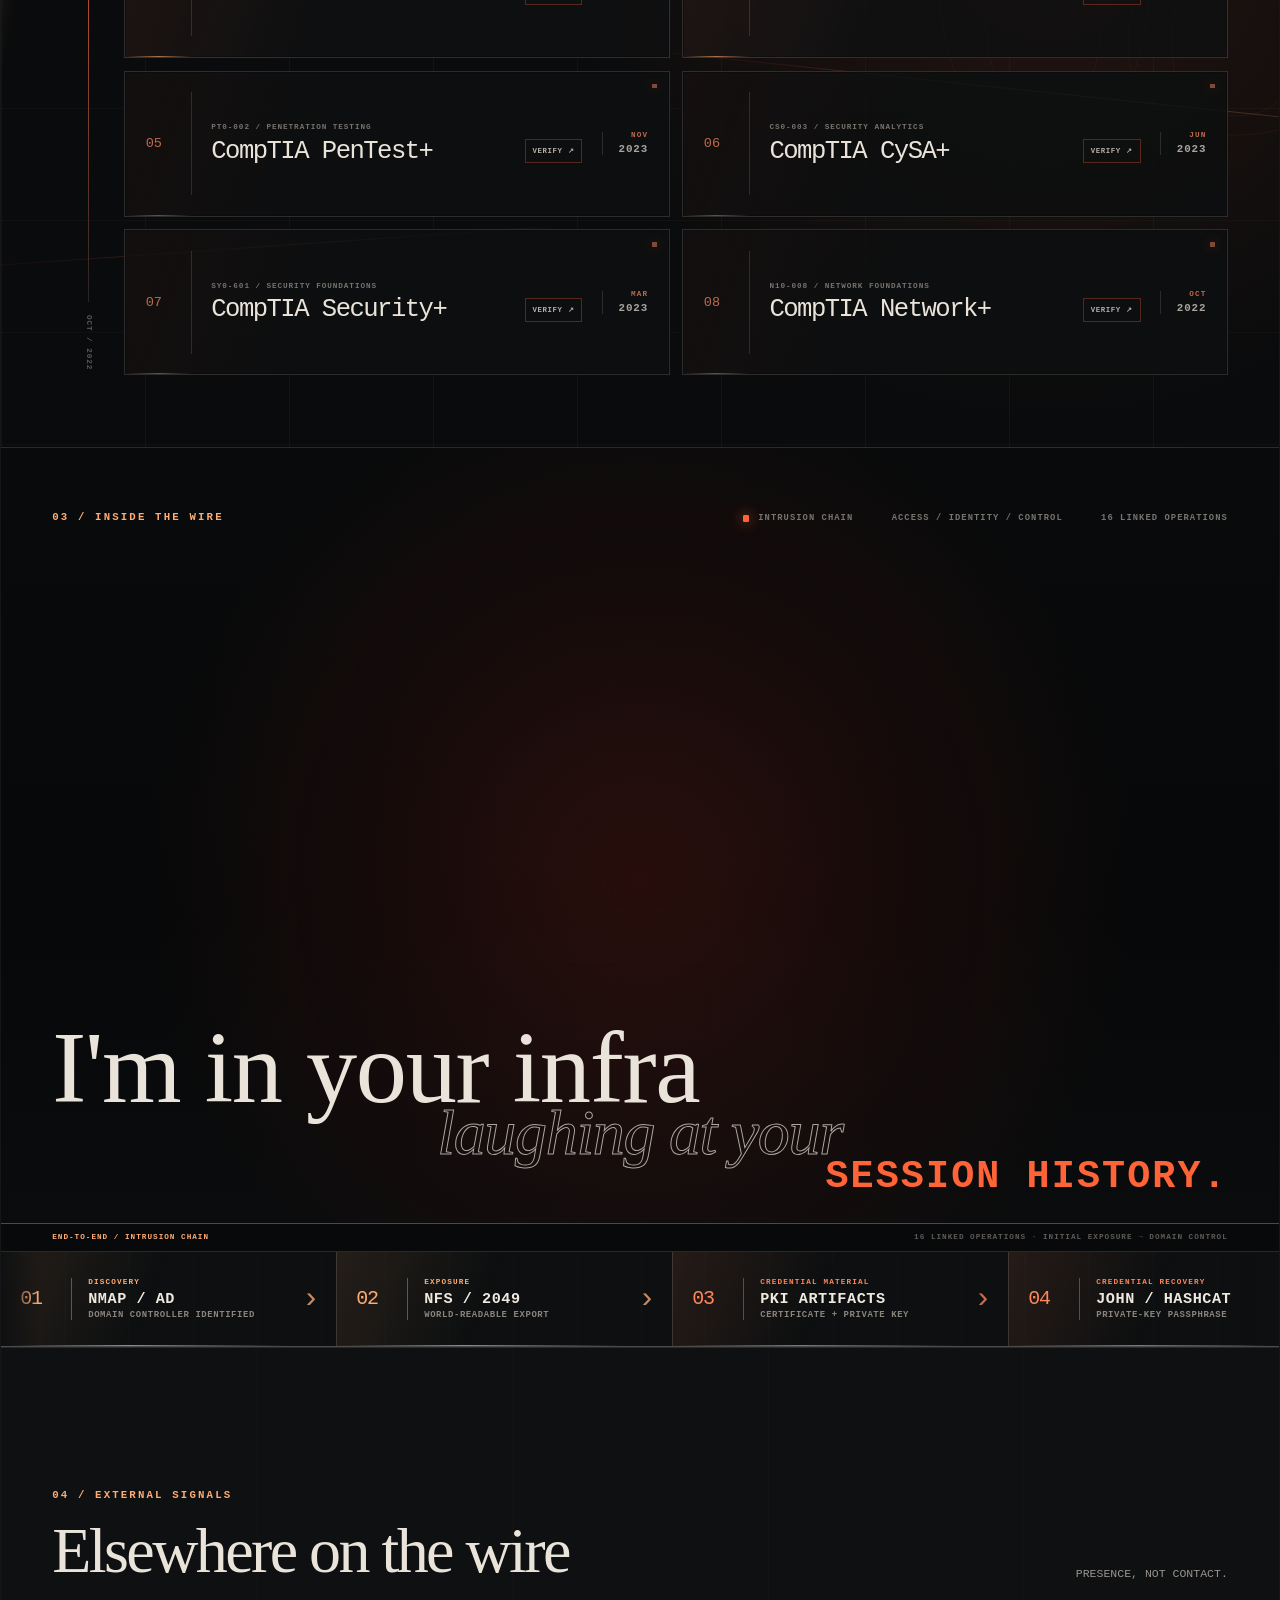
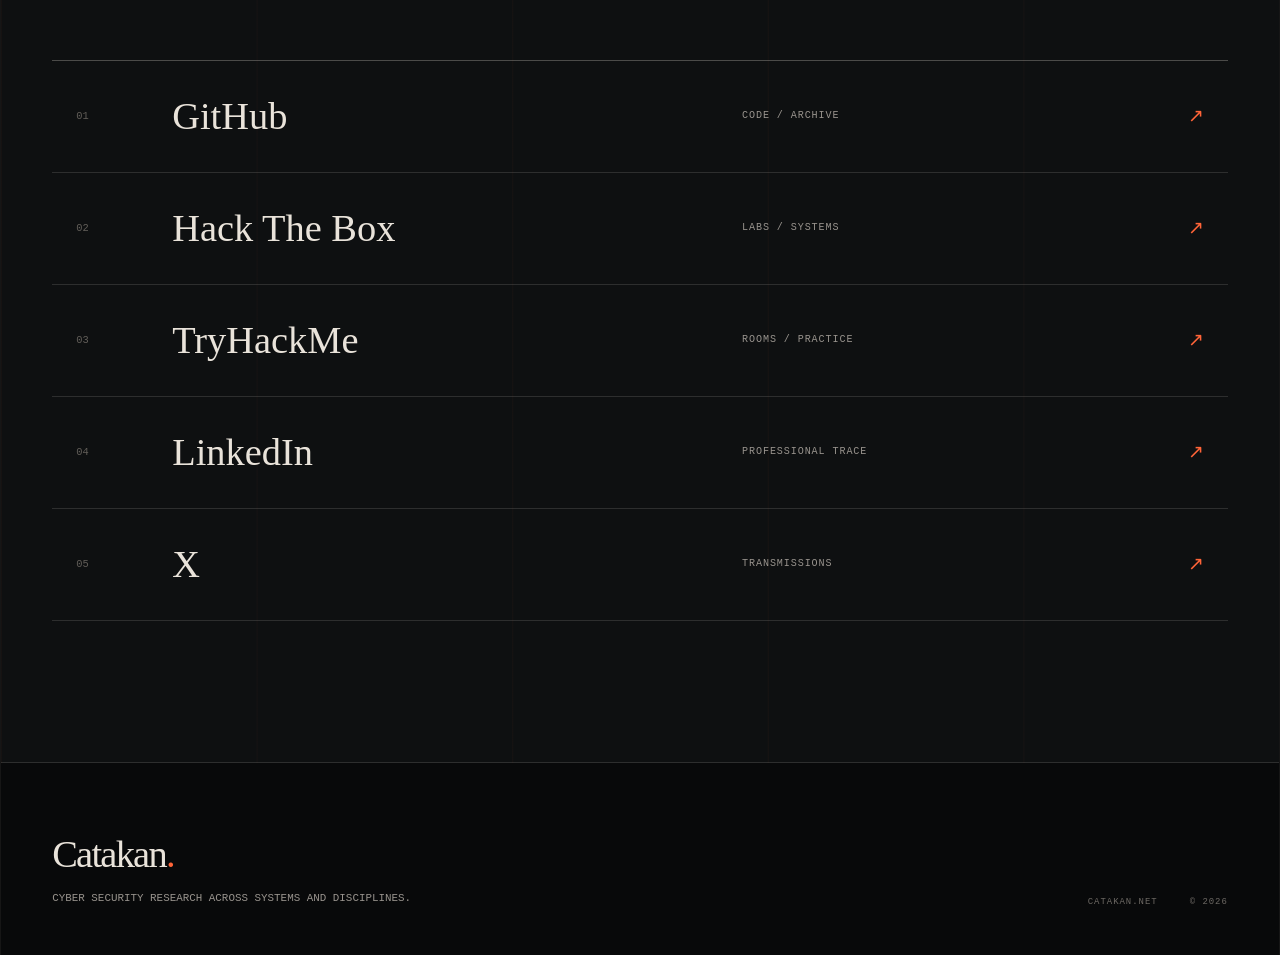
==== commit 9e1e0033: "feat: add credential verification links" ====
--- a/index.html
+++ b/index.html
@@ -24,6 +24,7 @@
     <link rel="canonical" href="https://catakan.net/">
     <link rel="icon" href="assets/favicon.svg" type="image/svg+xml">
     <link rel="stylesheet" href="styles.css">
+    <script src="credentials.js" defer></script>
     <script src="script.js" defer></script>
   </head>
 
@@ -281,9 +282,16 @@
               <p class="section-index">02 / CERTIFICATIONS</p>
               <h2 id="certifications-title">The paper trail.</h2>
             </div>
-            <div class="certification-total" aria-label="Eight certifications earned from 2022 through 2025">
-              <strong>08</strong>
-              <span>credentials earned<br>2022 → 2025</span>
+            <div class="certification-summary">
+              <div class="certification-total" aria-label="Eight certifications earned from 2022 through 2025">
+                <strong>08</strong>
+                <span>credentials earned<br>2022 → 2025</span>
+              </div>
+              <nav
+                class="stackable-verifications"
+                data-stackable-verifications
+                aria-label="Verify CompTIA stackable certifications"
+              ></nav>
             </div>
           </header>
 
@@ -295,67 +303,95 @@
             </div>
 
             <ol class="certification-list">
-              <li class="certification-card">
+              <li class="certification-card" data-credential="oscp">
                 <span class="certification-number" aria-hidden="true">01</span>
                 <div class="certification-copy">
                   <span class="certification-domain">Offensive security</span>
-                  <h3>OSCP <span aria-hidden="true">|</span> OSCP+</h3>
+                  <div class="certification-title-row">
+                    <h3>OSCP <span aria-hidden="true">|</span> OSCP+</h3>
+                    <span
+                      class="certification-verifications"
+                      data-credential-verifications
+                      aria-label="OSCP credential verification links"
+                    ></span>
+                  </div>
                 </div>
                 <time datetime="2025-01" aria-label="January 2025"><span>JAN</span>2025</time>
               </li>
-              <li class="certification-card">
+              <li class="certification-card" data-credential="ecppt">
                 <span class="certification-number" aria-hidden="true">02</span>
                 <div class="certification-copy">
                   <span class="certification-domain">Penetration testing</span>
-                  <h3>eCPPT</h3>
+                  <div class="certification-title-row">
+                    <h3>eCPPT</h3>
+                    <span class="certification-verifications" data-credential-verifications></span>
+                  </div>
                 </div>
                 <time datetime="2024-06" aria-label="June 2024"><span>JUN</span>2024</time>
               </li>
-              <li class="certification-card">
+              <li class="certification-card" data-credential="emapt">
                 <span class="certification-number" aria-hidden="true">03</span>
                 <div class="certification-copy">
                   <span class="certification-domain">Mobile application</span>
-                  <h3>eMAPT</h3>
+                  <div class="certification-title-row">
+                    <h3>eMAPT</h3>
+                    <span class="certification-verifications" data-credential-verifications></span>
+                  </div>
                 </div>
                 <time datetime="2024-04" aria-label="April 2024"><span>APR</span>2024</time>
               </li>
-              <li class="certification-card">
+              <li class="certification-card" data-credential="ewptx">
                 <span class="certification-number" aria-hidden="true">04</span>
                 <div class="certification-copy">
                   <span class="certification-domain">Web application</span>
-                  <h3>eWPTXv2</h3>
+                  <div class="certification-title-row">
+                    <h3>eWPTXv2</h3>
+                    <span class="certification-verifications" data-credential-verifications></span>
+                  </div>
                 </div>
                 <time datetime="2023-11" aria-label="November 2023"><span>NOV</span>2023</time>
               </li>
-              <li class="certification-card">
+              <li class="certification-card" data-credential="pentest">
                 <span class="certification-number" aria-hidden="true">05</span>
                 <div class="certification-copy">
                   <span class="certification-domain">PT0-002 / Penetration testing</span>
-                  <h3>CompTIA PenTest+</h3>
+                  <div class="certification-title-row">
+                    <h3>CompTIA PenTest+</h3>
+                    <span class="certification-verifications" data-credential-verifications></span>
+                  </div>
                 </div>
                 <time datetime="2023-11" aria-label="November 2023"><span>NOV</span>2023</time>
               </li>
-              <li class="certification-card">
+              <li class="certification-card" data-credential="cysa">
                 <span class="certification-number" aria-hidden="true">06</span>
                 <div class="certification-copy">
                   <span class="certification-domain">CS0-003 / Security analytics</span>
-                  <h3>CompTIA CySA+</h3>
+                  <div class="certification-title-row">
+                    <h3>CompTIA CySA+</h3>
+                    <span class="certification-verifications" data-credential-verifications></span>
+                  </div>
                 </div>
                 <time datetime="2023-06" aria-label="June 2023"><span>JUN</span>2023</time>
               </li>
-              <li class="certification-card">
+              <li class="certification-card" data-credential="security">
                 <span class="certification-number" aria-hidden="true">07</span>
                 <div class="certification-copy">
                   <span class="certification-domain">SY0-601 / Security foundations</span>
-                  <h3>CompTIA Security+</h3>
+                  <div class="certification-title-row">
+                    <h3>CompTIA Security+</h3>
+                    <span class="certification-verifications" data-credential-verifications></span>
+                  </div>
                 </div>
                 <time datetime="2023-03" aria-label="March 2023"><span>MAR</span>2023</time>
               </li>
-              <li class="certification-card">
+              <li class="certification-card" data-credential="network">
                 <span class="certification-number" aria-hidden="true">08</span>
                 <div class="certification-copy">
                   <span class="certification-domain">N10-008 / Network foundations</span>
-                  <h3>CompTIA Network+</h3>
+                  <div class="certification-title-row">
+                    <h3>CompTIA Network+</h3>
+                    <span class="certification-verifications" data-credential-verifications></span>
+                  </div>
                 </div>
                 <time datetime="2022-10" aria-label="October 2022"><span>OCT</span>2022</time>
               </li>
@@ -468,7 +504,7 @@
               </a>
               <a
                 class="signal-link"
-                href="https://app.hackthebox.com/profile/1074692"
+                href="https://app.hackthebox.com/public/users/1074692"
                 target="_blank"
                 rel="noopener noreferrer"
               >
--- a/styles.css
+++ b/styles.css
@@ -1020,6 +1020,59 @@
   letter-spacing: 0.12em;
   text-align: right;
   text-transform: uppercase;
+}
+
+.certification-summary {
+  display: grid;
+  gap: 0.85rem;
+  justify-items: end;
+}
+
+.stackable-verifications {
+  display: flex;
+  gap: 0.4rem;
+  align-items: center;
+}
+
+.stackable-label {
+  margin-right: 0.2rem;
+  color: #68635d;
+  font: 650 0.43rem/1 var(--mono);
+  letter-spacing: 0.13em;
+  text-transform: uppercase;
+}
+
+.stackable-verify,
+.certification-verify {
+  position: relative;
+  z-index: 4;
+  display: inline-flex;
+  gap: 0.35rem;
+  align-items: center;
+  justify-content: center;
+  min-height: 1.5rem;
+  border: 1px solid rgba(255, 100, 56, 0.3);
+  color: #b5afa7;
+  font: 650 0.46rem/1 var(--mono);
+  letter-spacing: 0.08em;
+  text-decoration: none;
+  text-transform: uppercase;
+  transition: border-color 180ms ease, background 180ms ease, color 180ms ease;
+}
+
+.stackable-verify {
+  min-width: 3.25rem;
+  padding: 0.4rem 0.48rem;
+  background: rgba(8, 9, 10, 0.58);
+}
+
+.stackable-verify:hover,
+.stackable-verify:focus-visible,
+.certification-verify:hover,
+.certification-verify:focus-visible {
+  border-color: var(--ember-hot);
+  background: rgba(255, 100, 56, 0.12);
+  color: var(--paper);
 }
 
 .certification-total strong {
@@ -1228,6 +1281,25 @@
   min-width: 0;
 }
 
+.certification-title-row {
+  display: flex;
+  gap: clamp(0.6rem, 1vw, 1rem);
+  align-items: center;
+  justify-content: space-between;
+  min-width: 0;
+}
+
+.certification-verifications {
+  display: inline-flex;
+  flex: none;
+  gap: 0.3rem;
+}
+
+.certification-verify {
+  min-width: 3.5rem;
+  padding: 0.34rem 0.42rem;
+}
+
 .certification-domain {
   display: block;
   margin-bottom: 0.42rem;
@@ -2150,6 +2222,20 @@
   .certification-domain {
     font-size: 0.43rem;
   }
+
+  .stackable-label {
+    display: none;
+  }
+
+  .certification-title-row {
+    gap: 0.45rem;
+  }
+
+  .certification-verify {
+    min-width: 0;
+    padding: 0.28rem 0.34rem;
+    font-size: 0.4rem;
+  }
 }
 
 @media (max-width: 720px) {
@@ -2437,12 +2523,28 @@
     font-size: 3.2rem;
   }
 
+  .certification-summary {
+    gap: 0.5rem;
+  }
+
+  .stackable-verifications {
+    gap: 0.22rem;
+  }
+
+  .stackable-verify {
+    min-width: 0;
+    padding: 0.32rem;
+    font-size: 0.36rem;
+  }
+
   .certification-stage {
     max-height: 34rem;
   }
 
   .certification-list {
-    gap: 0.45rem;
+    grid-template-columns: minmax(0, 1fr);
+    grid-template-rows: repeat(8, minmax(0, 1fr));
+    gap: 0.35rem;
   }
 
   .certification-card {
@@ -2465,6 +2567,11 @@
     padding-right: 0.25rem;
     font-size: clamp(0.92rem, 4.4vw, 1.1rem);
     white-space: normal;
+  }
+
+  .certification-verify {
+    padding: 0.25rem 0.28rem;
+    font-size: 0.35rem;
   }
 
   .certification-card time {
